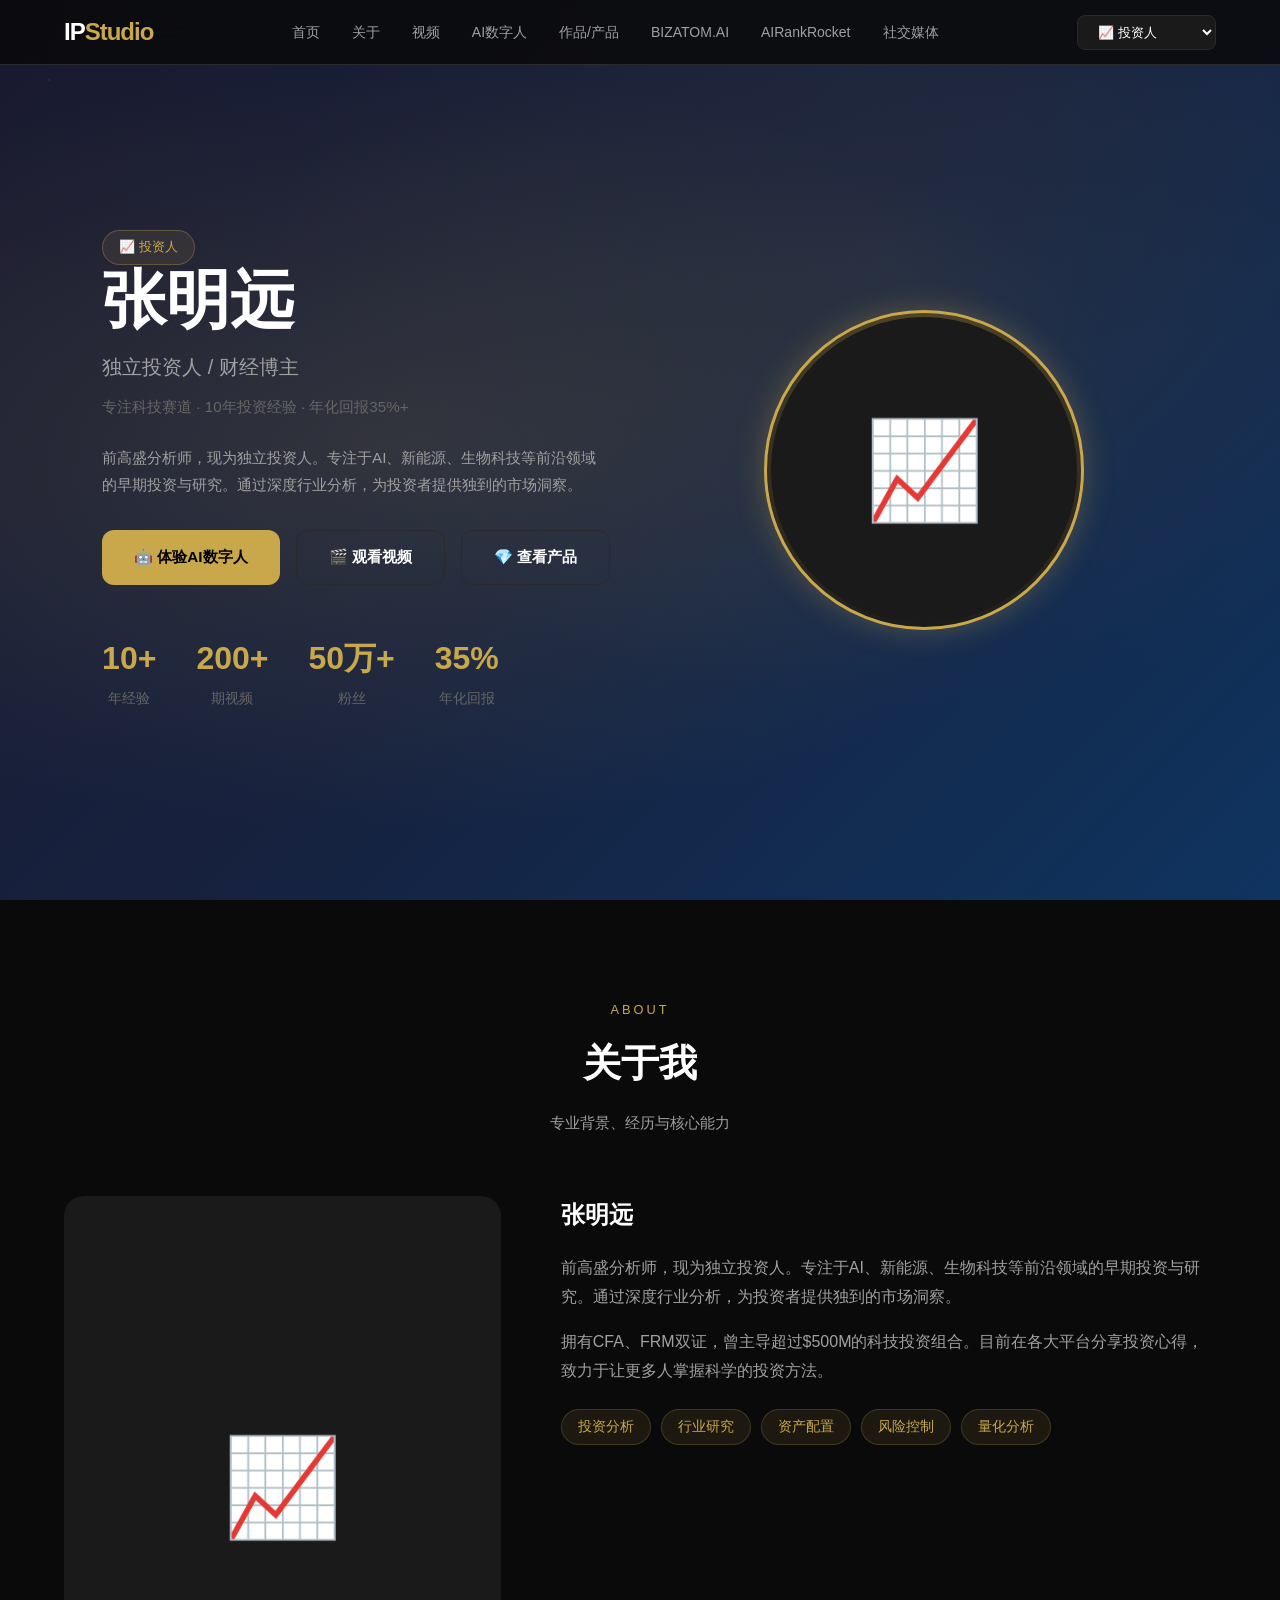
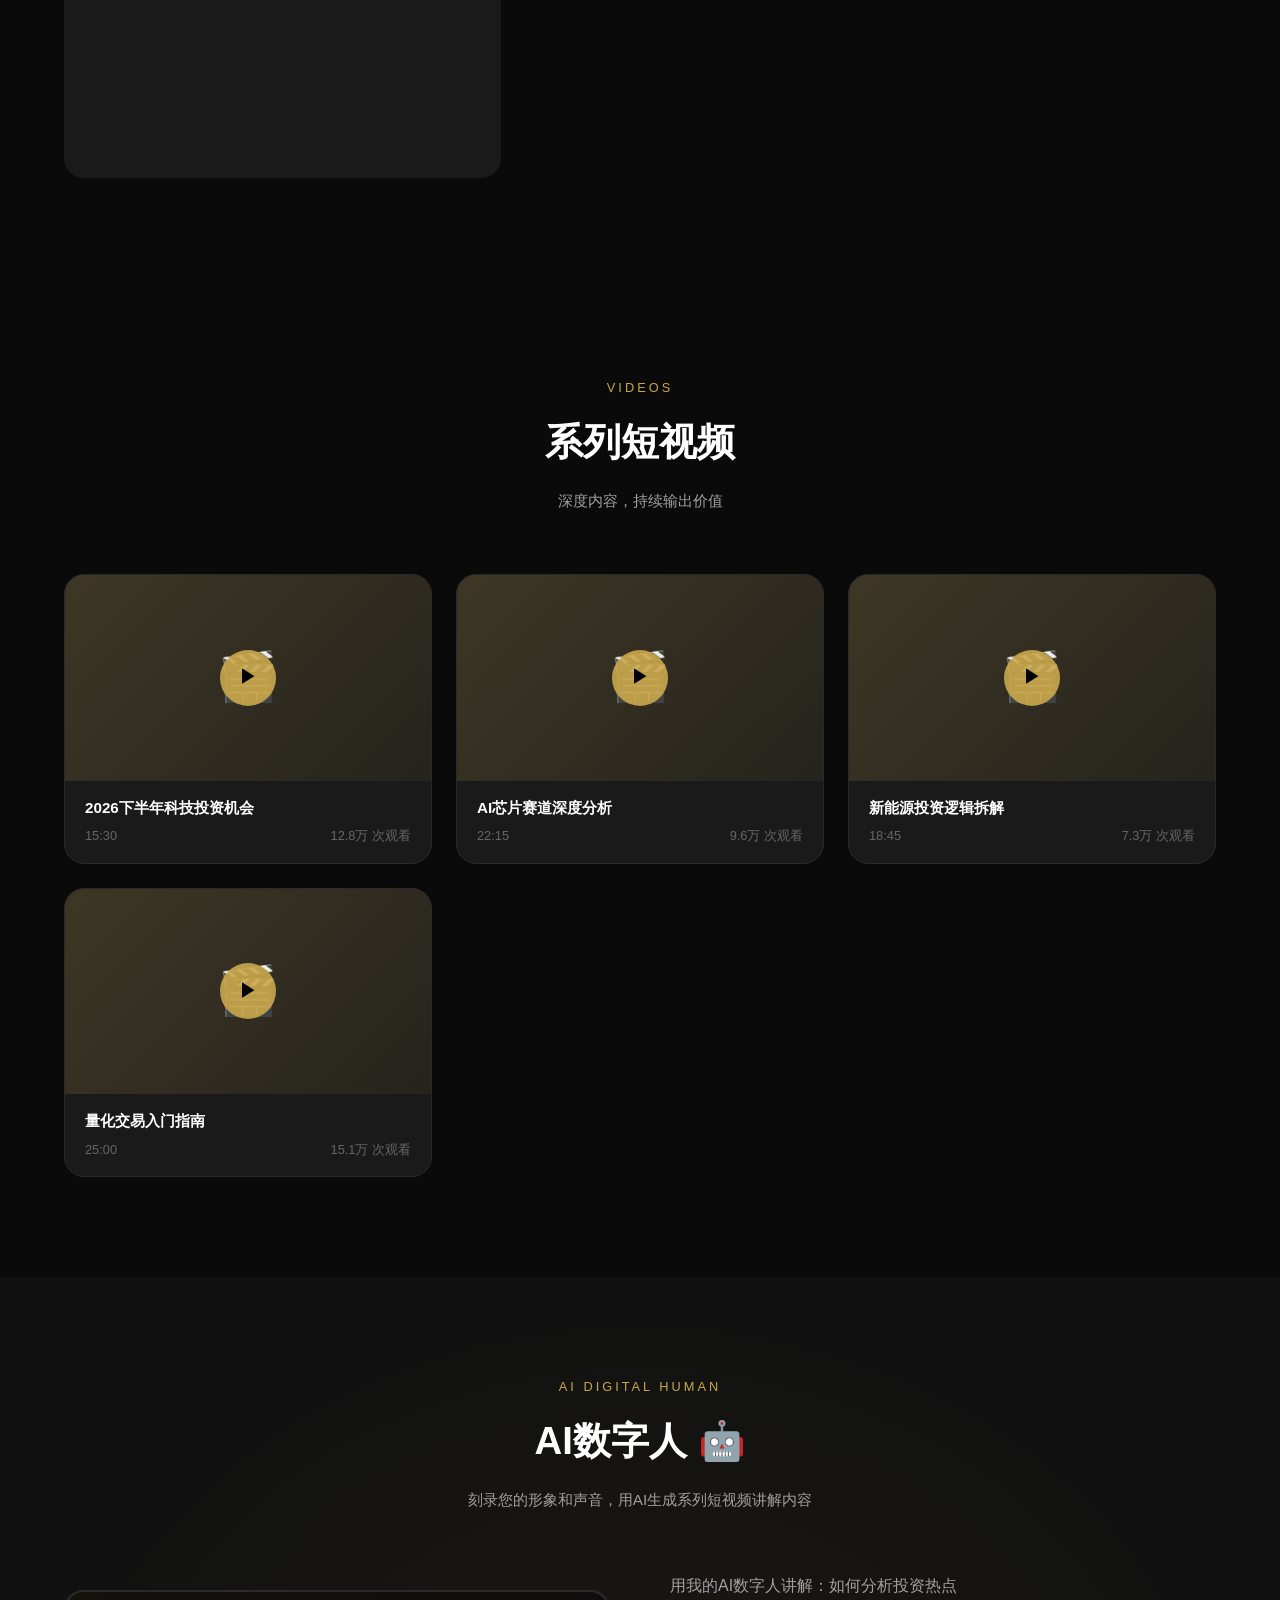
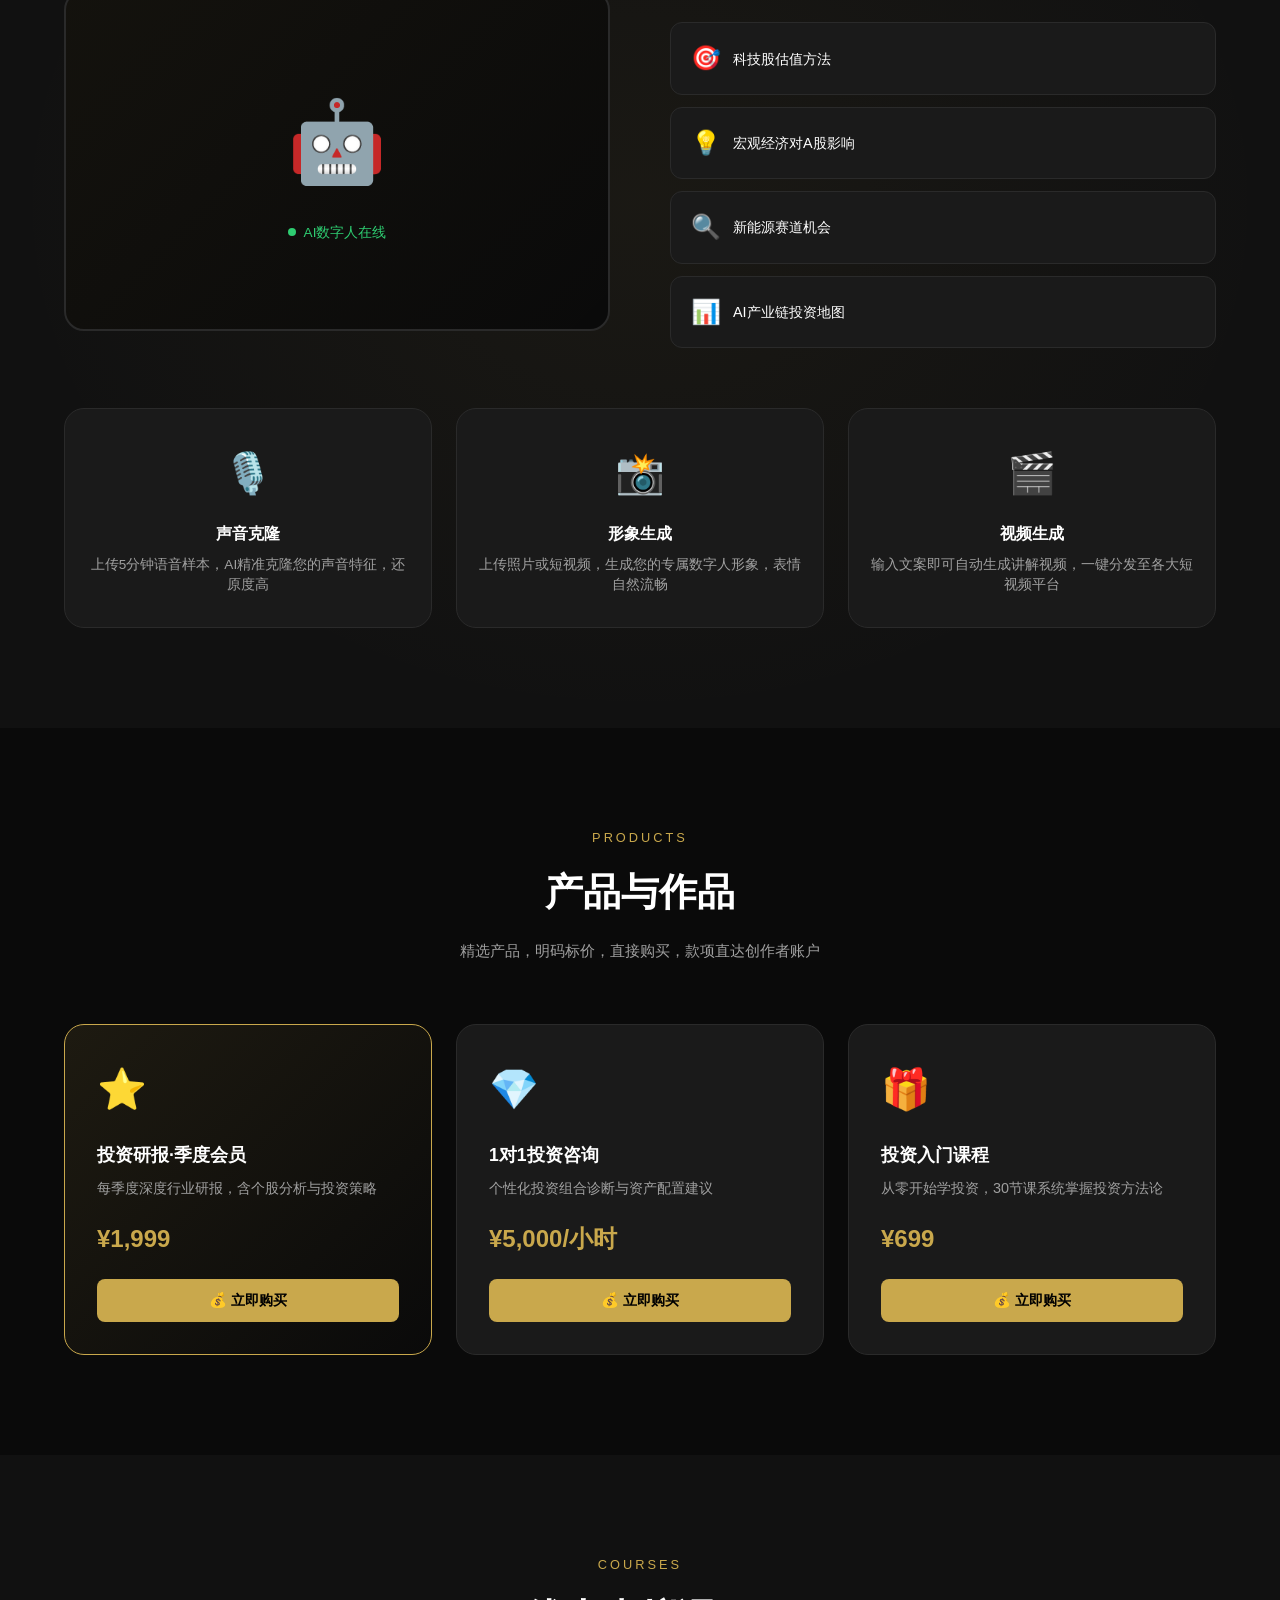
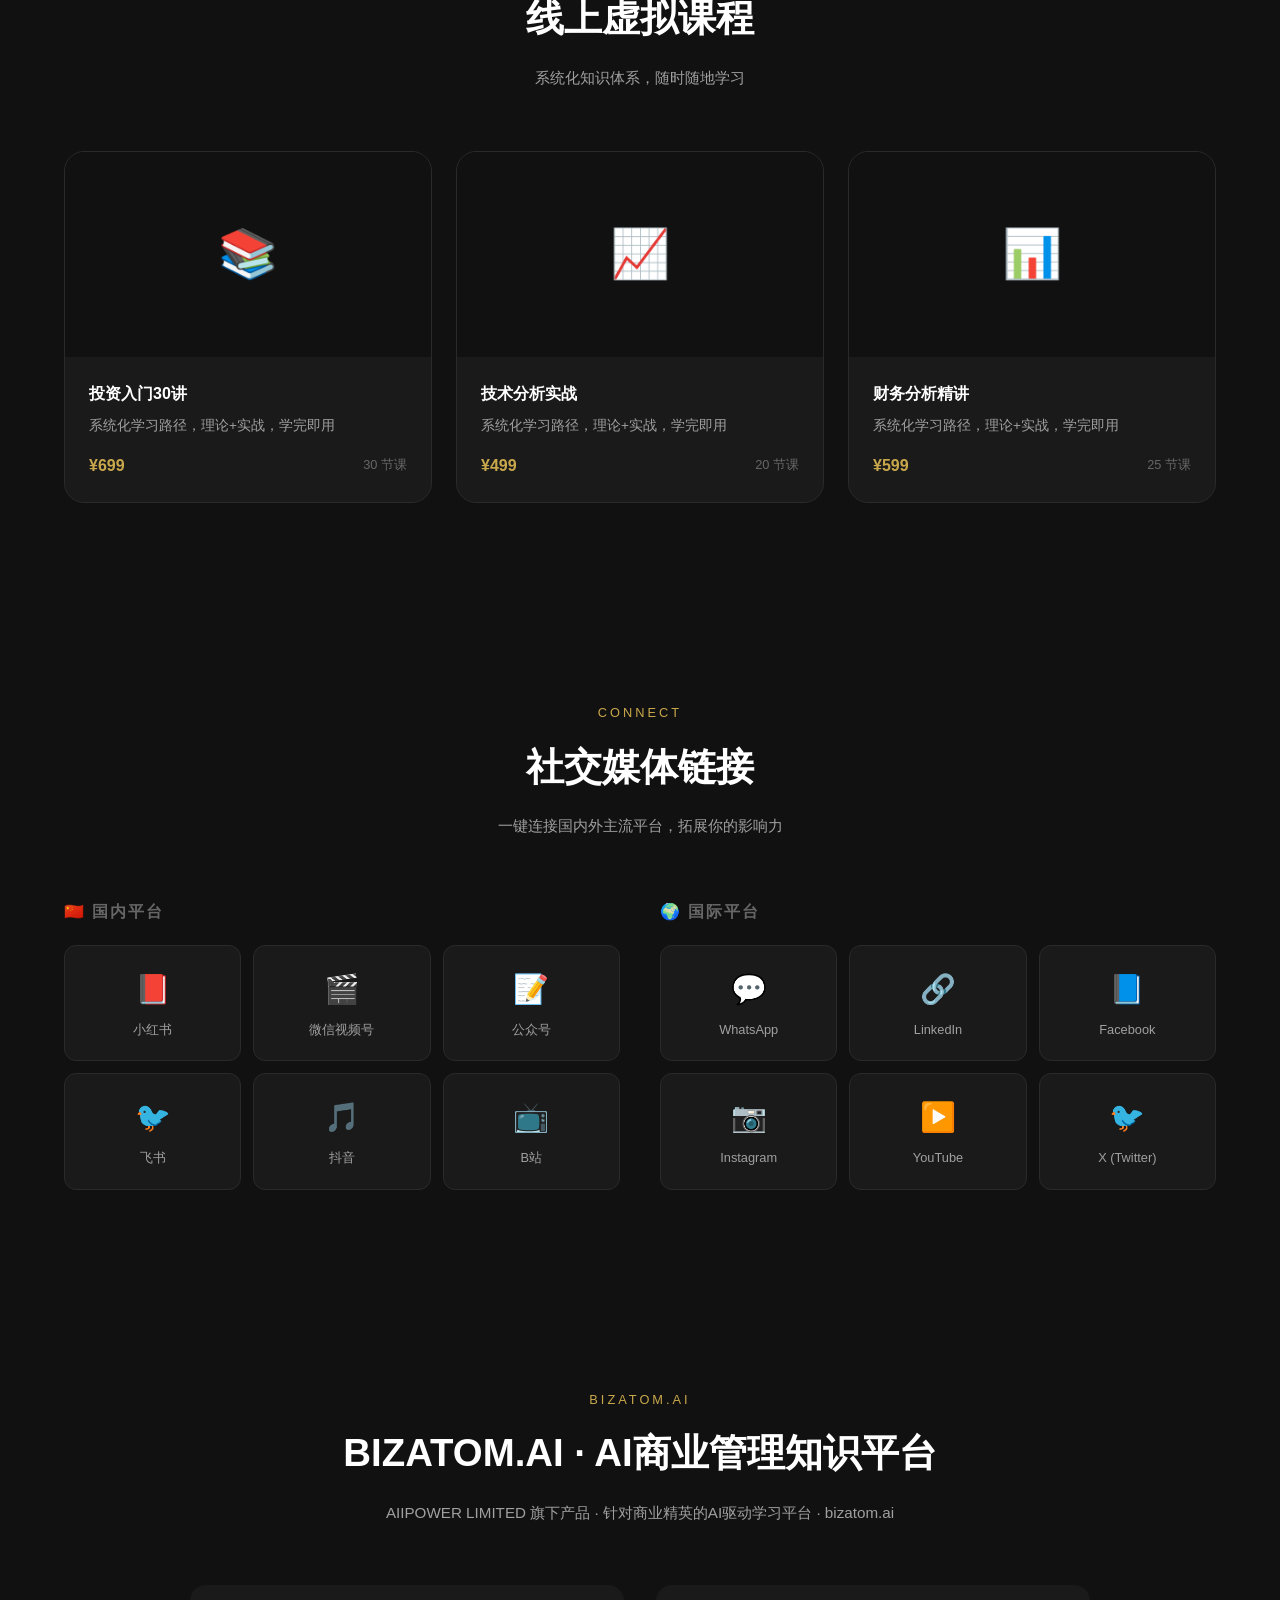
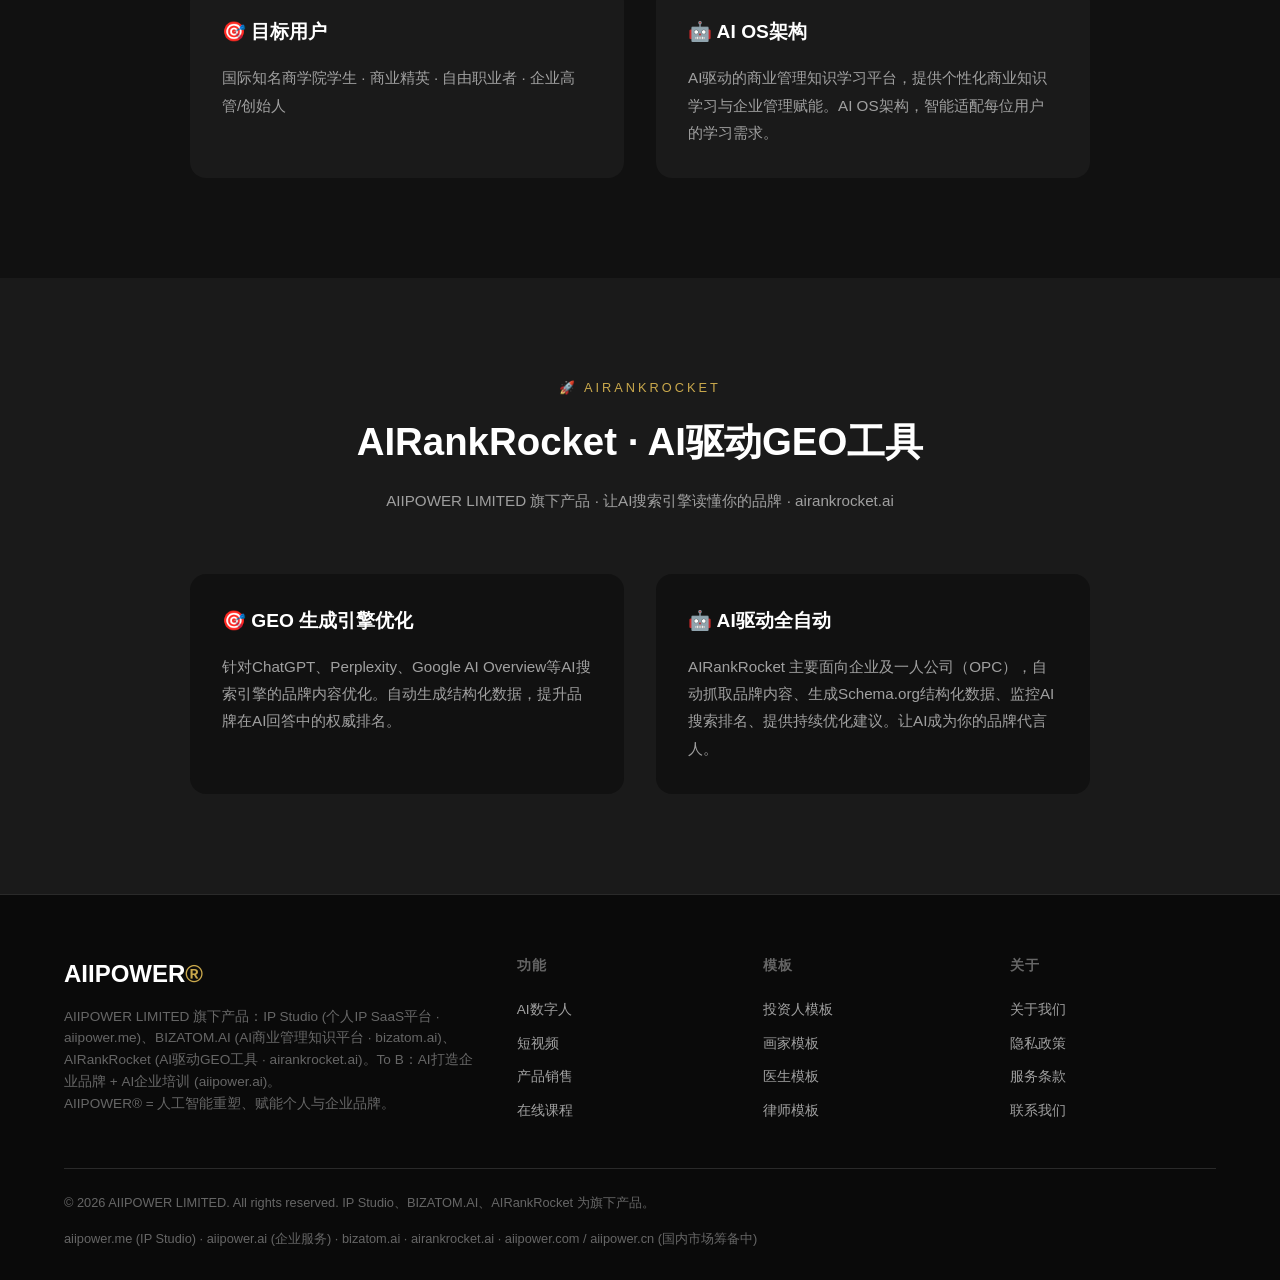
==== index.html @ f2ea9050 "Add all files: bowen.html, index.html, css/js/data, showcase pages, vercel.json" ====
<!DOCTYPE html>
<html lang="zh-CN">
<head>
<meta charset="UTF-8">
<meta name="viewport" content="width=device-width, initial-scale=1.0">
<title>IP Studio · BIZATOM.AI · AIRankRocket | AIIPOWER LIMITED 企业服务</title>
<meta name="description" content="AIIPOWER LIMITED 旗下产品：IP Studio (个人IP SaaS平台 · aiipower.me)、BIZATOM.AI (AI商业管理知识平台)、AIRankRocket (AI驱动GEO工具)。To B 企业服务：AI打造企业品牌 + AI企业培训 (aiipower.ai)。AIIPOWER®️ = 人工智能重塑、赋能个人与企业品牌。">
<link rel="stylesheet" href="css/variables.css">
<link rel="stylesheet" href="css/layout.css">
<link rel="stylesheet" href="css/hero.css">
<link rel="stylesheet" href="css/sections.css">
<link rel="stylesheet" href="css/content.css">
<link rel="stylesheet" href="css/ai-social.css">
<link rel="stylesheet" href="css/social-footer.css">
<link rel="stylesheet" href="css/responsive.css">
</head>
<body>

<!-- ===== 导航栏 ===== -->
<nav class="navbar" id="navbar">
  <div class="nav-inner">
      <a href="#" class="nav-logo">IP<span>Studio</span></a>
      <div class="nav-links">
        <a href="#home" class="nav-link active">首页</a>
        <a href="#about" class="nav-link">关于</a>
        <a href="#videos" class="nav-link">视频</a>
        <a href="#ai" class="nav-link">AI数字人</a>
        <a href="#products" class="nav-link">作品/产品</a>
        <a href="#bizatom" class="nav-link">BIZATOM.AI</a>
        <a href="#airankrocket" class="nav-link">AIRankRocket</a>
        <a href="#social" class="nav-link">社交媒体</a>
    </div>
    <select class="profession-switch" id="professionSwitch">
      <option value="investor">📈 投资人</option>
      <option value="painter">🎨 画家</option>
      <option value="calligrapher">✒️ 书法家</option>
      <option value="doctor">🏥 医生</option>
      <option value="lawyer">⚖️ 律师</option>
      <option value="founder">🚀 创始人</option>
      <option value="freelancer">💼 自由职业者</option>
    </select>
    <button class="mobile-toggle" id="mobileToggle">☰</button>
  </div>
</nav>

<!-- 移动端菜单 -->
<div class="mobile-menu" id="mobileMenu">
  <a href="#home">首页</a>
  <a href="#about">关于</a>
  <a href="#videos">视频</a>
  <a href="#ai">AI数字人</a>
  <a href="#products">作品/产品</a>
  <a href="#social">社交媒体</a>
</div>

<!-- ===== Hero区域 ===== -->
<section class="hero" id="home">
  <div class="hero-bg" id="heroBg"></div>
  <canvas class="hero-particles" id="particlesCanvas"></canvas>
  <div class="hero-content">
    <div class="hero-text fade-in">
      <div class="profession-badge" id="heroBadge">📈 投资人</div>
      <h1 id="heroName">张明远</h1>
      <p class="hero-title" id="heroTitle">独立投资人 / 财经博主</p>
      <p class="hero-subtitle" id="heroSubtitle">专注科技赛道 · 10年投资经验 · 年化回报35%+</p>
      <p class="hero-bio" id="heroBio">前高盛分析师，现为独立投资人。专注于AI、新能源、生物科技等前沿领域的早期投资与研究。</p>
      <div class="hero-cta">
        <a href="#ai" class="btn-primary">🤖 体验AI数字人</a>
        <a href="#videos" class="btn-outline">🎬 观看视频</a>
        <a href="#products" class="btn-outline">💎 查看产品</a>
      </div>
      <div class="hero-stats">
        <div class="hero-stat"><div class="num">10+</div><div class="label">年经验</div></div>
        <div class="hero-stat"><div class="num">200+</div><div class="label">期视频</div></div>
        <div class="hero-stat"><div class="num">50万+</div><div class="label">粉丝</div></div>
        <div class="hero-stat"><div class="num">35%</div><div class="label">年化回报</div></div>
      </div>
    </div>
    <div class="hero-visual fade-in">
      <div class="hero-avatar-wrap">
        <div class="hero-avatar-inner" id="heroAvatar">📈</div>
      </div>
    </div>
  </div>
</section>

<!-- ===== 关于我 ===== -->
<section class="section" id="about">
  <div class="container">
    <div class="section-header fade-in">
      <p class="section-label">About</p>
      <h2 class="section-title">关于我</h2>
      <p class="section-desc">专业背景、经历与核心能力</p>
    </div>
    <div class="about-grid fade-in">
      <div class="about-image" id="aboutIcon" style="display:flex;align-items:center;justify-content:center;font-size:6rem;background:var(--bg-card);">📈</div>
      <div class="about-content">
        <h3 id="aboutName">张明远</h3>
        <p id="aboutBio">前高盛分析师，现为独立投资人。专注于AI、新能源、生物科技等前沿领域的早期投资与研究。通过深度行业分析，为投资者提供独到的市场洞察。</p>
        <p>拥有CFA、FRM双证，曾主导超过$500M的科技投资组合。目前在各大平台分享投资心得，致力于让更多人掌握科学的投资方法。</p>
        <div class="skills" id="aboutSkills">
          <span class="skill-tag">投资分析</span>
          <span class="skill-tag">行业研究</span>
          <span class="skill-tag">资产配置</span>
          <span class="skill-tag">风险控制</span>
          <span class="skill-tag">量化分析</span>
        </div>
      </div>
    </div>
  </div>
</section>

<!-- ===== 作品集/画廊 ===== -->
<section class="section" id="gallery" style="background:var(--bg-secondary);">
  <div class="container">
    <div class="section-header fade-in">
      <p class="section-label">Gallery</p>
      <h2 class="section-title">作品展示</h2>
      <p class="section-desc">精选作品与创作成果</p>
    </div>
    <div class="gallery-grid fade-in" id="galleryContainer"></div>
  </div>
</section>

<!-- ===== 短视频 ===== -->
<section class="section" id="videos">
  <div class="container">
    <div class="section-header fade-in">
      <p class="section-label">Videos</p>
      <h2 class="section-title">系列短视频</h2>
      <p class="section-desc">深度内容，持续输出价值</p>
    </div>
    <div class="video-grid fade-in" id="videoContainer"></div>
  </div>
</section>

<!-- ===== AI数字人 ===== -->
<section class="section ai-section" id="ai">
  <div class="container">
    <div class="section-header fade-in">
      <p class="section-label">AI Digital Human</p>
      <h2 class="section-title">AI数字人 🤖</h2>
      <p class="section-desc">刻录您的形象和声音，用AI生成系列短视频讲解内容</p>
    </div>
    <div class="ai-demo-wrap fade-in">
      <div class="ai-screen">
        <div class="ai-avatar-placeholder" id="aiAvatarIcon">🤖</div>
        <div class="ai-status">AI数字人在线</div>
      </div>
      <div>
        <p style="font-size:1rem;margin-bottom:24px;color:var(--text-secondary);" id="aiDemoTitle">
          用我的AI数字人讲解：如何分析投资热点
        </p>
        <div class="ai-topics" id="aiTopics"></div>
      </div>
    </div>
    <div class="ai-features fade-in">
      <div class="ai-feature">
        <div class="ai-feature-icon">🎙️</div>
        <h4>声音克隆</h4>
        <p>上传5分钟语音样本，AI精准克隆您的声音特征，还原度高</p>
      </div>
      <div class="ai-feature">
        <div class="ai-feature-icon">📸</div>
        <h4>形象生成</h4>
        <p>上传照片或短视频，生成您的专属数字人形象，表情自然流畅</p>
      </div>
      <div class="ai-feature">
        <div class="ai-feature-icon">🎬</div>
        <h4>视频生成</h4>
        <p>输入文案即可自动生成讲解视频，一键分发至各大短视频平台</p>
      </div>
    </div>
  </div>
</section>

<!-- ===== 产品/作品销售 ===== -->
<section class="section" id="products">
  <div class="container">
    <div class="section-header fade-in">
      <p class="section-label">Products</p>
      <h2 class="section-title">产品与作品</h2>
      <p class="section-desc">精选产品，明码标价，直接购买，款项直达创作者账户</p>
    </div>
    <div class="product-grid fade-in" id="productContainer"></div>
  </div>
</section>

<!-- ===== 线上课程 ===== -->
<section class="section" id="courses" style="background:var(--bg-secondary);">
  <div class="container">
    <div class="section-header fade-in">
      <p class="section-label">Courses</p>
      <h2 class="section-title">线上虚拟课程</h2>
      <p class="section-desc">系统化知识体系，随时随地学习</p>
    </div>
    <div class="course-grid fade-in" id="courseContainer"></div>
  </div>
</section>

<!-- ===== 社交媒体 ===== -->
<section class="section social-section" id="social">
  <div class="container">
    <div class="section-header fade-in">
      <p class="section-label">Connect</p>
      <h2 class="section-title">社交媒体链接</h2>
      <p class="section-desc">一键连接国内外主流平台，拓展你的影响力</p>
    </div>
    <div class="social-groups fade-in">
      <div class="social-group">
        <h4>🇨🇳 国内平台</h4>
        <div class="social-links" id="domesticSocial"></div>
      </div>
      <div class="social-group">
        <h4>🌍 国际平台</h4>
        <div class="social-links" id="internationalSocial"></div>
      </div>
    </div>
  </div>
</section>

<!-- ===== BIZATOM.AI ===== -->
<section class="section" id="bizatom" style="background:var(--bg-secondary);">
  <div class="container">
    <div class="section-header fade-in">
      <p class="section-label">BIZATOM.AI</p>
      <h2 class="section-title">BIZATOM.AI · AI商业管理知识平台</h2>
      <p class="section-desc">AIIPOWER LIMITED 旗下产品 · 针对商业精英的AI驱动学习平台 · bizatom.ai</p>
    </div>
    <div style="display:grid;grid-template-columns:repeat(auto-fit,minmax(300px,1fr));gap:32px;max-width:900px;margin:0 auto;">
      <div style="background:var(--bg-card);border:1px solid var(--border);border-radius:16px;padding:32px;">
        <h3 style="color:var(--primary);margin-bottom:16px;font-size:1.2rem;">🎯 目标用户</h3>
        <p style="font-size:0.95rem;color:var(--text-secondary);line-height:1.8;">
          国际知名商学院学生 · 商业精英 · 自由职业者 · 企业高管/创始人
        </p>
      </div>
      <div style="background:var(--bg-card);border:1px solid var(--border);border-radius:16px;padding:32px;">
        <h3 style="color:var(--primary);margin-bottom:16px;font-size:1.2rem;">🤖 AI OS架构</h3>
        <p style="font-size:0.95rem;color:var(--text-secondary);line-height:1.8;">
          AI驱动的商业管理知识学习平台，提供个性化商业知识学习与企业管理赋能。AI OS架构，智能适配每位用户的学习需求。
        </p>
      </div>
    </div>
  </div>
</section>

<!-- ===== AIRankRocket ===== -->
<section class="section" id="airankrocket" style="background:var(--bg-card);">
  <div class="container">
    <div class="section-header fade-in">
      <p class="section-label">🚀 AIRankRocket</p>
      <h2 class="section-title">AIRankRocket · AI驱动GEO工具</h2>
      <p class="section-desc">AIIPOWER LIMITED 旗下产品 · 让AI搜索引擎读懂你的品牌 · airankrocket.ai</p>
    </div>
    <div style="display:grid;grid-template-columns:repeat(auto-fit,minmax(300px,1fr));gap:32px;max-width:900px;margin:0 auto;">
      <div style="background:var(--bg-secondary);border:1px solid var(--border);border-radius:16px;padding:32px;">
        <h3 style="color:var(--primary);margin-bottom:16px;font-size:1.2rem;">🎯 GEO 生成引擎优化</h3>
        <p style="font-size:0.95rem;color:var(--text-secondary);line-height:1.8;">
          针对ChatGPT、Perplexity、Google AI Overview等AI搜索引擎的品牌内容优化。自动生成结构化数据，提升品牌在AI回答中的权威排名。
        </p>
      </div>
      <div style="background:var(--bg-secondary);border:1px solid var(--border);border-radius:16px;padding:32px;">
        <h3 style="color:var(--primary);margin-bottom:16px;font-size:1.2rem;">🤖 AI驱动全自动</h3>
        <p style="font-size:0.95rem;color:var(--text-secondary);line-height:1.8;">
          AIRankRocket 主要面向企业及一人公司（OPC），自动抓取品牌内容、生成Schema.org结构化数据、监控AI搜索排名、提供持续优化建议。让AI成为你的品牌代言人。
        </p>
      </div>
    </div>
  </div>
</section>

<!-- ===== Footer ===== -->
<footer class="footer">
  <div class="container">
    <div class="footer-grid">
      <div class="footer-brand">
        <h3>AIIPOWER<span>®️</span></h3>
        <p>AIIPOWER LIMITED 旗下产品：IP Studio (个人IP SaaS平台 · aiipower.me)、BIZATOM.AI (AI商业管理知识平台 · bizatom.ai)、AIRankRocket (AI驱动GEO工具 · airankrocket.ai)。To B：AI打造企业品牌 + AI企业培训 (aiipower.ai)。<br>AIIPOWER®️ = 人工智能重塑、赋能个人与企业品牌。</p>
      </div>
      <div class="footer-col">
        <h4>功能</h4>
        <a href="#ai">AI数字人</a>
        <a href="#videos">短视频</a>
        <a href="#products">产品销售</a>
        <a href="#courses">在线课程</a>
      </div>
      <div class="footer-col">
        <h4>模板</h4>
        <a href="#" onclick="switchProfession('investor')">投资人模板</a>
        <a href="#" onclick="switchProfession('painter')">画家模板</a>
        <a href="#" onclick="switchProfession('doctor')">医生模板</a>
        <a href="#" onclick="switchProfession('lawyer')">律师模板</a>
      </div>
      <div class="footer-col">
        <h4>关于</h4>
        <a href="#about">关于我们</a>
        <a href="#">隐私政策</a>
        <a href="#">服务条款</a>
        <a href="#">联系我们</a>
      </div>
    </div>
    <div class="footer-bottom">
      <p>© 2026 AIIPOWER LIMITED. All rights reserved. IP Studio、BIZATOM.AI、AIRankRocket 为旗下产品。</p>
      <p style="color:var(--text-muted);font-size:0.8rem;">aiipower.me (IP Studio) · aiipower.ai (企业服务) · bizatom.ai · airankrocket.ai · aiipower.com / aiipower.cn (国内市场筹备中)</p>
    </div>
  </div>
</footer>

<!-- ===== 弹窗 ===== -->
<div class="modal-overlay" id="modalOverlay">
  <div class="modal">
    <h3></h3>
    <div class="modal-body"></div>
  </div>
</div>

<!-- ===== Toast ===== -->
<div class="toast" id="toast"></div>

<!-- ===== Scripts ===== -->
<script src="data/config.js"></script>
<script src="js/app.js"></script>
<script src="js/utils.js"></script>
<script>
// 初始化社交媒体链接
function initSocialLinks() {
  document.getElementById('domesticSocial').innerHTML = SOCIAL_PLATFORMS.domestic.map(p =>
    '<a href="' + p.url + '" class="social-link" target="_blank">' +
    '<span class="s-icon">' + p.icon + '</span>' +
    '<span class="s-name">' + p.name + '</span></a>'
  ).join('');
  document.getElementById('internationalSocial').innerHTML = SOCIAL_PLATFORMS.international.map(p =>
    '<a href="' + p.url + '" class="social-link" target="_blank">' +
    '<span class="s-icon">' + p.icon + '</span>' +
    '<span class="s-name">' + p.name + '</span></a>'
  ).join('');
}

function switchProfession(id) {
  document.getElementById('professionSwitch').value = id;
  document.getElementById('professionSwitch').dispatchEvent(new Event('change'));
}

document.addEventListener('DOMContentLoaded', initSocialLinks);
</script>

</body>
</html>
---- css/variables.css ----
/* CSS Variables & Reset */
:root {
  --bg-primary: #0a0a0a;
  --bg-secondary: #111111;
  --bg-card: #1a1a1a;
  --bg-card-hover: #222222;
  --text-primary: #ffffff;
  --text-secondary: #a0a0a0;
  --text-muted: #666666;
  --border-color: #2a2a2a;
  --border-light: #333333;
  --accent: #c9a84c;
  --accent-hover: #d4b55c;
  --accent-glow: rgba(201, 168, 76, 0.3);
  --danger: #e74c3c;
  --success: #2ecc71;
  --radius-sm: 8px;
  --radius-md: 12px;
  --radius-lg: 20px;
  --radius-xl: 28px;
  --shadow-sm: 0 2px 8px rgba(0,0,0,0.3);
  --shadow-md: 0 4px 20px rgba(0,0,0,0.4);
  --shadow-lg: 0 8px 40px rgba(0,0,0,0.5);
  --shadow-glow: 0 0 30px var(--accent-glow);
  --font-sans: -apple-system, BlinkMacSystemFont, 'Segoe UI', 'PingFang SC', 'Hiragino Sans GB', 'Microsoft YaHei', sans-serif;
  --font-mono: 'SF Mono', 'Fira Code', 'Cascadia Code', monospace;
  --transition: all 0.3s cubic-bezier(0.4, 0, 0.2, 1);
  --max-width: 1200px;
}

* { margin: 0; padding: 0; box-sizing: border-box; }

html { scroll-behavior: smooth; font-size: 16px; }

body {
  font-family: var(--font-sans);
  background: var(--bg-primary);
  color: var(--text-primary);
  line-height: 1.6;
  overflow-x: hidden;
  -webkit-font-smoothing: antialiased;
}

a { color: inherit; text-decoration: none; }
img { max-width: 100%; display: block; }
button { cursor: pointer; font-family: inherit; border: none; outline: none; }
ul { list-style: none; }
---- css/layout.css ----
/* Layout & Navigation */
.container { max-width: var(--max-width); margin: 0 auto; padding: 0 24px; }

/* Navbar */
.navbar {
  position: fixed; top: 0; left: 0; right: 0; z-index: 1000;
  background: rgba(10,10,10,0.85); backdrop-filter: blur(20px);
  border-bottom: 1px solid var(--border-color);
  transition: var(--transition);
}
.navbar.scrolled { background: rgba(10,10,10,0.95); box-shadow: var(--shadow-sm); }
.nav-inner {
  max-width: var(--max-width); margin: 0 auto; padding: 0 24px;
  display: flex; align-items: center; justify-content: space-between; height: 64px;
}
.nav-logo { font-size: 1.5rem; font-weight: 800; letter-spacing: -1px; }
.nav-logo span { color: var(--accent); }
.nav-links { display: flex; gap: 32px; align-items: center; }
.nav-links a {
  font-size: 0.875rem; color: var(--text-secondary);
  transition: var(--transition); position: relative;
  padding: 4px 0;
}
.nav-links a:hover, .nav-links a.active { color: var(--text-primary); }
.nav-links a::after {
  content: ''; position: absolute; bottom: -2px; left: 0; width: 0; height: 2px;
  background: var(--accent); transition: var(--transition);
}
.nav-links a:hover::after, .nav-links a.active::after { width: 100%; }

.profession-switch {
  background: var(--bg-card); border: 1px solid var(--border-color);
  color: var(--text-primary); padding: 8px 16px; border-radius: var(--radius-sm);
  font-size: 0.8rem; cursor: pointer; transition: var(--transition);
}
.profession-switch:hover { border-color: var(--accent); }

/* Mobile nav */
.mobile-toggle { display: none; background: none; color: var(--text-primary); font-size: 1.5rem; }
.mobile-menu {
  display: none; position: fixed; top: 64px; left: 0; right: 0; bottom: 0;
  background: var(--bg-primary); z-index: 999; padding: 32px 24px;
  flex-direction: column; gap: 24px;
}
.mobile-menu.active { display: flex; }
.mobile-menu a { font-size: 1.1rem; padding: 12px 0; border-bottom: 1px solid var(--border-color); }
---- css/hero.css ----
/* Hero Section */
.hero {
  position: relative; min-height: 100vh; display: flex; align-items: center;
  overflow: hidden; padding: 120px 0 80px;
}
.hero-bg {
  position: absolute; inset: 0; z-index: 0;
  background: var(--hero-gradient, linear-gradient(135deg, #1a1a2e 0%, #16213e 50%, #0f3460 100%));
}
.hero-bg::before {
  content: ''; position: absolute; inset: 0;
  background: radial-gradient(ellipse at 30% 50%, rgba(201,168,76,0.15) 0%, transparent 60%),
              radial-gradient(ellipse at 70% 30%, rgba(201,168,76,0.08) 0%, transparent 50%);
}
.hero-particles {
  position: absolute; inset: 0; opacity: 0.3;
}
.hero-content {
  position: relative; z-index: 1; max-width: var(--max-width);
  margin: 0 auto; padding: 0 24px; display: grid;
  grid-template-columns: 1fr 1fr; gap: 60px; align-items: center;
}
.hero-text h1 { font-size: clamp(2.5rem, 5vw, 4rem); font-weight: 800; line-height: 1.1; margin-bottom: 16px; }
.hero-text h1 .highlight { color: var(--accent); display: block; }
.hero-title { font-size: 1.25rem; color: var(--text-secondary); margin-bottom: 12px; }
.hero-subtitle { font-size: 0.95rem; color: var(--text-muted); margin-bottom: 24px; }
.hero-bio {
  font-size: 0.95rem; color: var(--text-secondary); line-height: 1.8;
  max-width: 500px; margin-bottom: 32px;
}
.hero-cta { display: flex; gap: 16px; flex-wrap: wrap; }
.btn-primary {
  background: var(--accent); color: #000; padding: 14px 32px;
  border-radius: var(--radius-md); font-size: 0.95rem; font-weight: 600;
  transition: var(--transition); display: inline-flex; align-items: center; gap: 8px;
}
.btn-primary:hover { background: var(--accent-hover); transform: translateY(-2px); box-shadow: var(--shadow-glow); }
.btn-outline {
  background: transparent; color: var(--text-primary); padding: 14px 32px;
  border-radius: var(--radius-md); font-size: 0.95rem; font-weight: 600;
  border: 1px solid var(--border-color); transition: var(--transition);
}
.btn-outline:hover { border-color: var(--accent); color: var(--accent); }

.hero-visual {
  position: relative; display: flex; align-items: center; justify-content: center;
}
.hero-avatar-wrap {
  width: 320px; height: 320px; border-radius: 50%;
  background: var(--bg-card); border: 3px solid var(--accent);
  display: flex; align-items: center; justify-content: center;
  font-size: 6rem; box-shadow: var(--shadow-glow);
  position: relative; overflow: hidden;
}
.hero-avatar-wrap::before {
  content: ''; position: absolute; inset: -4px; border-radius: 50%;
  background: conic-gradient(from 0deg, var(--accent), transparent, var(--accent));
  animation: rotate 4s linear infinite; opacity: 0.3;
}
@keyframes rotate { to { transform: rotate(360deg); } }
.hero-avatar-inner {
  position: relative; z-index: 1; width: calc(100% - 8px); height: calc(100% - 8px);
  border-radius: 50%; background: var(--bg-card); display: flex;
  align-items: center; justify-content: center; font-size: 6rem;
}
.hero-stats {
  display: flex; gap: 40px; margin-top: 48px; flex-wrap: wrap;
}
.hero-stat { text-align: center; }
.hero-stat .num { font-size: 2rem; font-weight: 800; color: var(--accent); }
.hero-stat .label { font-size: 0.85rem; color: var(--text-muted); margin-top: 4px; }
---- css/sections.css ----
/* Section Common */
.section { padding: 100px 0; position: relative; }
.section-header { text-align: center; margin-bottom: 60px; }
.section-label { font-size: 0.8rem; text-transform: uppercase; letter-spacing: 3px; color: var(--accent); margin-bottom: 12px; }
.section-title { font-size: clamp(2rem, 3vw, 2.8rem); font-weight: 800; margin-bottom: 16px; }
.section-desc { color: var(--text-secondary); max-width: 600px; margin: 0 auto; font-size: 0.95rem; line-height: 1.7; }

/* Cards */
.card {
  background: var(--bg-card); border: 1px solid var(--border-color);
  border-radius: var(--radius-lg); padding: 32px; transition: var(--transition);
}
.card:hover { background: var(--bg-card-hover); border-color: var(--border-light); transform: translateY(-4px); box-shadow: var(--shadow-md); }

/* Grid layouts */
.grid-2 { display: grid; grid-template-columns: repeat(2, 1fr); gap: 24px; }
.grid-3 { display: grid; grid-template-columns: repeat(3, 1fr); gap: 24px; }
.grid-4 { display: grid; grid-template-columns: repeat(4, 1fr); gap: 24px; }

/* About Section */
.about-grid { display: grid; grid-template-columns: 1fr 1.5fr; gap: 60px; align-items: start; }
.about-image { border-radius: var(--radius-lg); overflow: hidden; background: var(--bg-card); aspect-ratio: 3/4; }
.about-content h3 { font-size: 1.5rem; margin-bottom: 20px; }
.about-content p { color: var(--text-secondary); line-height: 1.8; margin-bottom: 16px; }
.skills { display: flex; flex-wrap: wrap; gap: 10px; margin-top: 24px; }
.skill-tag {
  background: rgba(201,168,76,0.1); color: var(--accent); padding: 6px 16px;
  border-radius: 20px; font-size: 0.85rem; border: 1px solid rgba(201,168,76,0.2);
}
---- css/content.css ----
/* Video Section */
.video-grid { display: grid; grid-template-columns: repeat(auto-fill, minmax(280px, 1fr)); gap: 24px; }
.video-card { background: var(--bg-card); border-radius: var(--radius-lg); overflow: hidden; border: 1px solid var(--border-color); transition: var(--transition); }
.video-card:hover { transform: translateY(-4px); box-shadow: var(--shadow-md); border-color: var(--border-light); }
.video-thumb { aspect-ratio: 16/9; background: var(--bg-secondary); display: flex; align-items: center; justify-content: center; font-size: 3rem; position: relative; overflow: hidden; }
.video-thumb::after {
  content: '▶'; position: absolute; width: 56px; height: 56px; border-radius: 50%;
  background: rgba(201,168,76,0.9); display: flex; align-items: center; justify-content: center;
  font-size: 1.2rem; color: #000; transition: var(--transition);
}
.video-card:hover .video-thumb::after { transform: scale(1.1); }
.video-info { padding: 16px 20px; }
.video-info h4 { font-size: 0.95rem; margin-bottom: 8px; line-height: 1.4; }
.video-meta { display: flex; justify-content: space-between; font-size: 0.8rem; color: var(--text-muted); }

/* Gallery Section */
.gallery-grid { display: grid; grid-template-columns: repeat(auto-fill, minmax(250px, 1fr)); gap: 16px; }
.gallery-item {
  border-radius: var(--radius-md); overflow: hidden; aspect-ratio: 1;
  background: var(--bg-card); position: relative; cursor: pointer;
  border: 1px solid var(--border-color); transition: var(--transition);
}
.gallery-item:hover { transform: scale(1.02); border-color: var(--accent); box-shadow: var(--shadow-md); }
.gallery-placeholder {
  width: 100%; height: 100%; display: flex; flex-direction: column;
  align-items: center; justify-content: center; font-size: 3rem; gap: 8px;
}
.gallery-placeholder span { font-size: 0.8rem; color: var(--text-muted); }
.gallery-overlay {
  position: absolute; inset: 0; background: rgba(0,0,0,0.6);
  display: flex; align-items: center; justify-content: center; opacity: 0;
  transition: var(--transition); font-size: 0.9rem;
}
.gallery-item:hover .gallery-overlay { opacity: 1; }

/* Product Section */
.product-grid { display: grid; grid-template-columns: repeat(auto-fill, minmax(320px, 1fr)); gap: 24px; }
.product-card {
  background: var(--bg-card); border: 1px solid var(--border-color);
  border-radius: var(--radius-lg); padding: 32px; transition: var(--transition);
  display: flex; flex-direction: column;
}
.product-card:hover { border-color: var(--accent); transform: translateY(-4px); box-shadow: var(--shadow-md); }
.product-card.featured { border-color: var(--accent); background: linear-gradient(135deg, rgba(201,168,76,0.1), transparent); }
.product-icon { font-size: 2.5rem; margin-bottom: 20px; }
.product-card h4 { font-size: 1.1rem; margin-bottom: 8px; }
.product-desc { color: var(--text-secondary); font-size: 0.9rem; line-height: 1.6; margin-bottom: 20px; flex: 1; }
.product-price { font-size: 1.5rem; font-weight: 800; color: var(--accent); margin-bottom: 20px; }
.btn-buy {
  width: 100%; background: var(--accent); color: #000; padding: 12px 24px;
  border-radius: var(--radius-sm); font-size: 0.9rem; font-weight: 600;
  transition: var(--transition); text-align: center;
}
.btn-buy:hover { background: var(--accent-hover); }
---- css/ai-social.css ----
/* AI Digital Human Section */
.ai-section { background: var(--bg-secondary); position: relative; overflow: hidden; }
.ai-section::before {
  content: ''; position: absolute; inset: 0;
  background: radial-gradient(ellipse at 50% 50%, rgba(201,168,76,0.05) 0%, transparent 70%);
}
.ai-content { position: relative; z-index: 1; }
.ai-demo-wrap {
  display: grid; grid-template-columns: 1fr 1fr; gap: 60px; align-items: center;
}
.ai-screen {
  aspect-ratio: 16/10; background: var(--bg-primary); border-radius: var(--radius-lg);
  border: 2px solid var(--border-color); display: flex; flex-direction: column;
  align-items: center; justify-content: center; position: relative; overflow: hidden;
}
.ai-screen::before {
  content: ''; position: absolute; inset: 0;
  background: linear-gradient(135deg, rgba(201,168,76,0.05), transparent);
}
.ai-avatar-placeholder {
  font-size: 5rem; margin-bottom: 16px; position: relative; z-index: 1;
}
.ai-status {
  display: flex; align-items: center; gap: 8px; font-size: 0.85rem;
  color: var(--success); position: relative; z-index: 1;
}
.ai-status::before {
  content: ''; width: 8px; height: 8px; border-radius: 50%;
  background: var(--success); animation: pulse 2s infinite;
}
@keyframes pulse {
  0%, 100% { opacity: 1; transform: scale(1); }
  50% { opacity: 0.5; transform: scale(1.5); }
}
.ai-topics { display: flex; flex-direction: column; gap: 12px; }
.ai-topic {
  background: var(--bg-card); border: 1px solid var(--border-color);
  border-radius: var(--radius-md); padding: 16px 20px; transition: var(--transition);
  cursor: pointer; display: flex; align-items: center; gap: 12px;
}
.ai-topic:hover { border-color: var(--accent); background: var(--bg-card-hover); }
.ai-topic-icon { font-size: 1.5rem; }
.ai-topic-text { font-size: 0.9rem; line-height: 1.4; }
.ai-features {
  display: grid; grid-template-columns: repeat(3, 1fr); gap: 24px; margin-top: 60px;
}
.ai-feature {
  text-align: center; padding: 32px 20px; background: var(--bg-card);
  border-radius: var(--radius-lg); border: 1px solid var(--border-color);
  transition: var(--transition);
}
.ai-feature:hover { border-color: var(--accent); }
.ai-feature-icon { font-size: 2.5rem; margin-bottom: 16px; }
.ai-feature h4 { font-size: 1rem; margin-bottom: 8px; }
.ai-feature p { font-size: 0.85rem; color: var(--text-secondary); line-height: 1.5; }

/* Course Section */
.course-grid { display: grid; grid-template-columns: repeat(auto-fill, minmax(300px, 1fr)); gap: 24px; }
.course-card {
  background: var(--bg-card); border: 1px solid var(--border-color);
  border-radius: var(--radius-lg); overflow: hidden; transition: var(--transition);
}
.course-card:hover { transform: translateY(-4px); box-shadow: var(--shadow-md); border-color: var(--border-light); }
.course-thumb { aspect-ratio: 16/9; background: var(--bg-secondary); display: flex; align-items: center; justify-content: center; font-size: 3rem; }
.course-body { padding: 24px; }
.course-body h4 { font-size: 1rem; margin-bottom: 8px; }
.course-body p { font-size: 0.85rem; color: var(--text-secondary); margin-bottom: 16px; }
.course-meta { display: flex; justify-content: space-between; align-items: center; }
.course-price { font-weight: 700; color: var(--accent); }
.course-lessons { font-size: 0.8rem; color: var(--text-muted); }
---- css/social-footer.css ----
/* Social Links Section */
.social-section { background: var(--bg-secondary); }
.social-groups { display: grid; grid-template-columns: 1fr 1fr; gap: 40px; }
.social-group h4 { font-size: 1rem; margin-bottom: 20px; color: var(--text-muted); text-transform: uppercase; letter-spacing: 2px; }
.social-links { display: grid; grid-template-columns: repeat(3, 1fr); gap: 12px; }
.social-link {
  background: var(--bg-card); border: 1px solid var(--border-color);
  border-radius: var(--radius-md); padding: 20px 16px; text-align: center;
  transition: var(--transition); display: flex; flex-direction: column; align-items: center; gap: 8px;
}
.social-link:hover { border-color: var(--accent); transform: translateY(-2px); }
.social-link .s-icon { font-size: 1.8rem; }
.social-link .s-name { font-size: 0.8rem; color: var(--text-secondary); }

/* Footer */
.footer {
  background: var(--bg-primary); border-top: 1px solid var(--border-color);
  padding: 60px 0 30px;
}
.footer-grid { display: grid; grid-template-columns: 2fr 1fr 1fr 1fr; gap: 40px; margin-bottom: 40px; }
.footer-brand h3 { font-size: 1.5rem; margin-bottom: 12px; }
.footer-brand h3 span { color: var(--accent); }
.footer-brand p { font-size: 0.85rem; color: var(--text-muted); line-height: 1.6; }
.footer-col h4 { font-size: 0.85rem; margin-bottom: 16px; text-transform: uppercase; letter-spacing: 1px; color: var(--text-muted); }
.footer-col a { display: block; font-size: 0.85rem; color: var(--text-secondary); padding: 6px 0; transition: var(--transition); }
.footer-col a:hover { color: var(--accent); }
.footer-bottom {
  border-top: 1px solid var(--border-color); padding-top: 24px;
  display: flex; justify-content: space-between; align-items: center; flex-wrap: wrap; gap: 16px;
}
.footer-bottom p { font-size: 0.8rem; color: var(--text-muted); }

/* Modal */
.modal-overlay {
  position: fixed; inset: 0; z-index: 2000; background: rgba(0,0,0,0.8);
  display: flex; align-items: center; justify-content: center; opacity: 0;
  pointer-events: none; transition: opacity 0.3s;
}
.modal-overlay.active { opacity: 1; pointer-events: all; }
.modal {
  background: var(--bg-card); border: 1px solid var(--border-color);
  border-radius: var(--radius-xl); padding: 40px; max-width: 600px; width: 90%;
  max-height: 80vh; overflow-y: auto;
}
.modal h3 { font-size: 1.5rem; margin-bottom: 16px; }
.modal p { color: var(--text-secondary); line-height: 1.6; margin-bottom: 16px; }
.modal-close {
  position: absolute; top: 16px; right: 16px; background: none;
  color: var(--text-secondary); font-size: 1.5rem; cursor: pointer;
}
.modal-price { font-size: 1.8rem; font-weight: 800; color: var(--accent); margin: 24px 0; }
---- css/responsive.css ----
/* Responsive */
@media (max-width: 1024px) {
  .hero-content { grid-template-columns: 1fr; text-align: center; }
  .hero-bio { margin: 0 auto 32px; }
  .hero-cta { justify-content: center; }
  .hero-stats { justify-content: center; }
  .ai-demo-wrap { grid-template-columns: 1fr; }
  .about-grid { grid-template-columns: 1fr; }
  .about-image { max-width: 300px; margin: 0 auto; }
  .social-groups { grid-template-columns: 1fr; }
  .footer-grid { grid-template-columns: 1fr 1fr; }
  .grid-3 { grid-template-columns: repeat(2, 1fr); }
  .grid-4 { grid-template-columns: repeat(2, 1fr); }
  .ai-features { grid-template-columns: 1fr; max-width: 400px; margin: 60px auto 0; }
}

@media (max-width: 768px) {
  .nav-links { display: none; }
  .mobile-toggle { display: block; }
  .section { padding: 60px 0; }
  .section-header { margin-bottom: 40px; }
  .hero { padding: 100px 0 60px; }
  .hero-avatar-wrap { width: 200px; height: 200px; font-size: 4rem; }
  .hero-avatar-inner { font-size: 4rem; }
  .hero-stats { gap: 24px; }
  .hero-stat .num { font-size: 1.5rem; }
  .grid-2, .grid-3, .grid-4 { grid-template-columns: 1fr; }
  .video-grid { grid-template-columns: 1fr; }
  .product-grid { grid-template-columns: 1fr; }
  .gallery-grid { grid-template-columns: repeat(2, 1fr); }
  .social-links { grid-template-columns: repeat(2, 1fr); }
  .footer-grid { grid-template-columns: 1fr; }
  .footer-bottom { flex-direction: column; text-align: center; }
  .about-grid { gap: 32px; }
  .ai-demo-wrap { gap: 32px; }
}

/* Animations */
.fade-in { opacity: 0; transform: translateY(30px); transition: all 0.6s cubic-bezier(0.4, 0, 0.2, 1); }
.fade-in.visible { opacity: 1; transform: translateY(0); }

/* Profession badge */
.profession-badge {
  display: inline-flex; align-items: center; gap: 6px;
  background: rgba(201,168,76,0.1); border: 1px solid rgba(201,168,76,0.3);
  padding: 6px 16px; border-radius: 20px; font-size: 0.8rem; color: var(--accent);
}

/* Toast notification */
.toast {
  position: fixed; bottom: 24px; right: 24px; z-index: 3000;
  background: var(--bg-card); border: 1px solid var(--accent);
  padding: 16px 24px; border-radius: var(--radius-md);
  font-size: 0.9rem; opacity: 0; transform: translateY(20px);
  transition: var(--transition); pointer-events: none;
}
.toast.show { opacity: 1; transform: translateY(0); }

/* Payment QR placeholder */
.payment-qr {
  background: white; width: 200px; height: 200px; margin: 20px auto;
  border-radius: var(--radius-md); display: flex; align-items: center;
  justify-content: center; font-size: 2rem; color: #333;
}
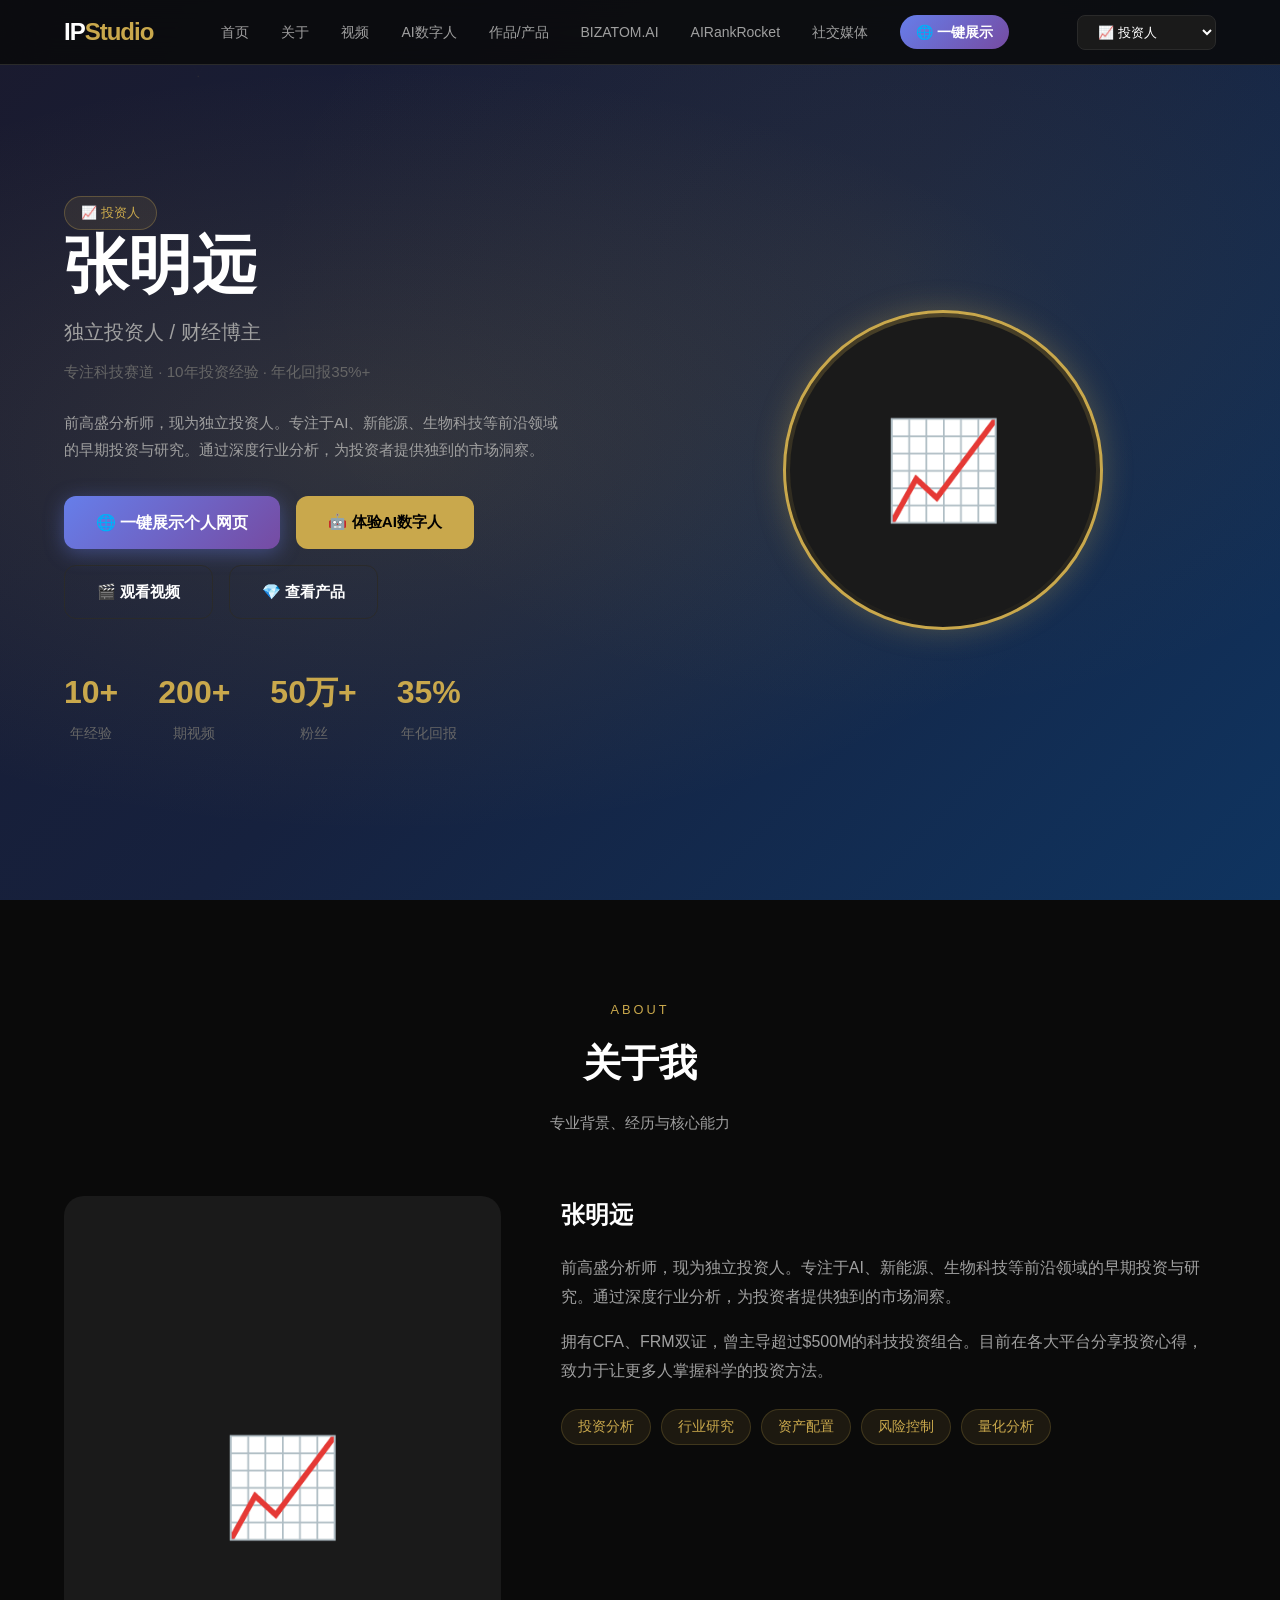
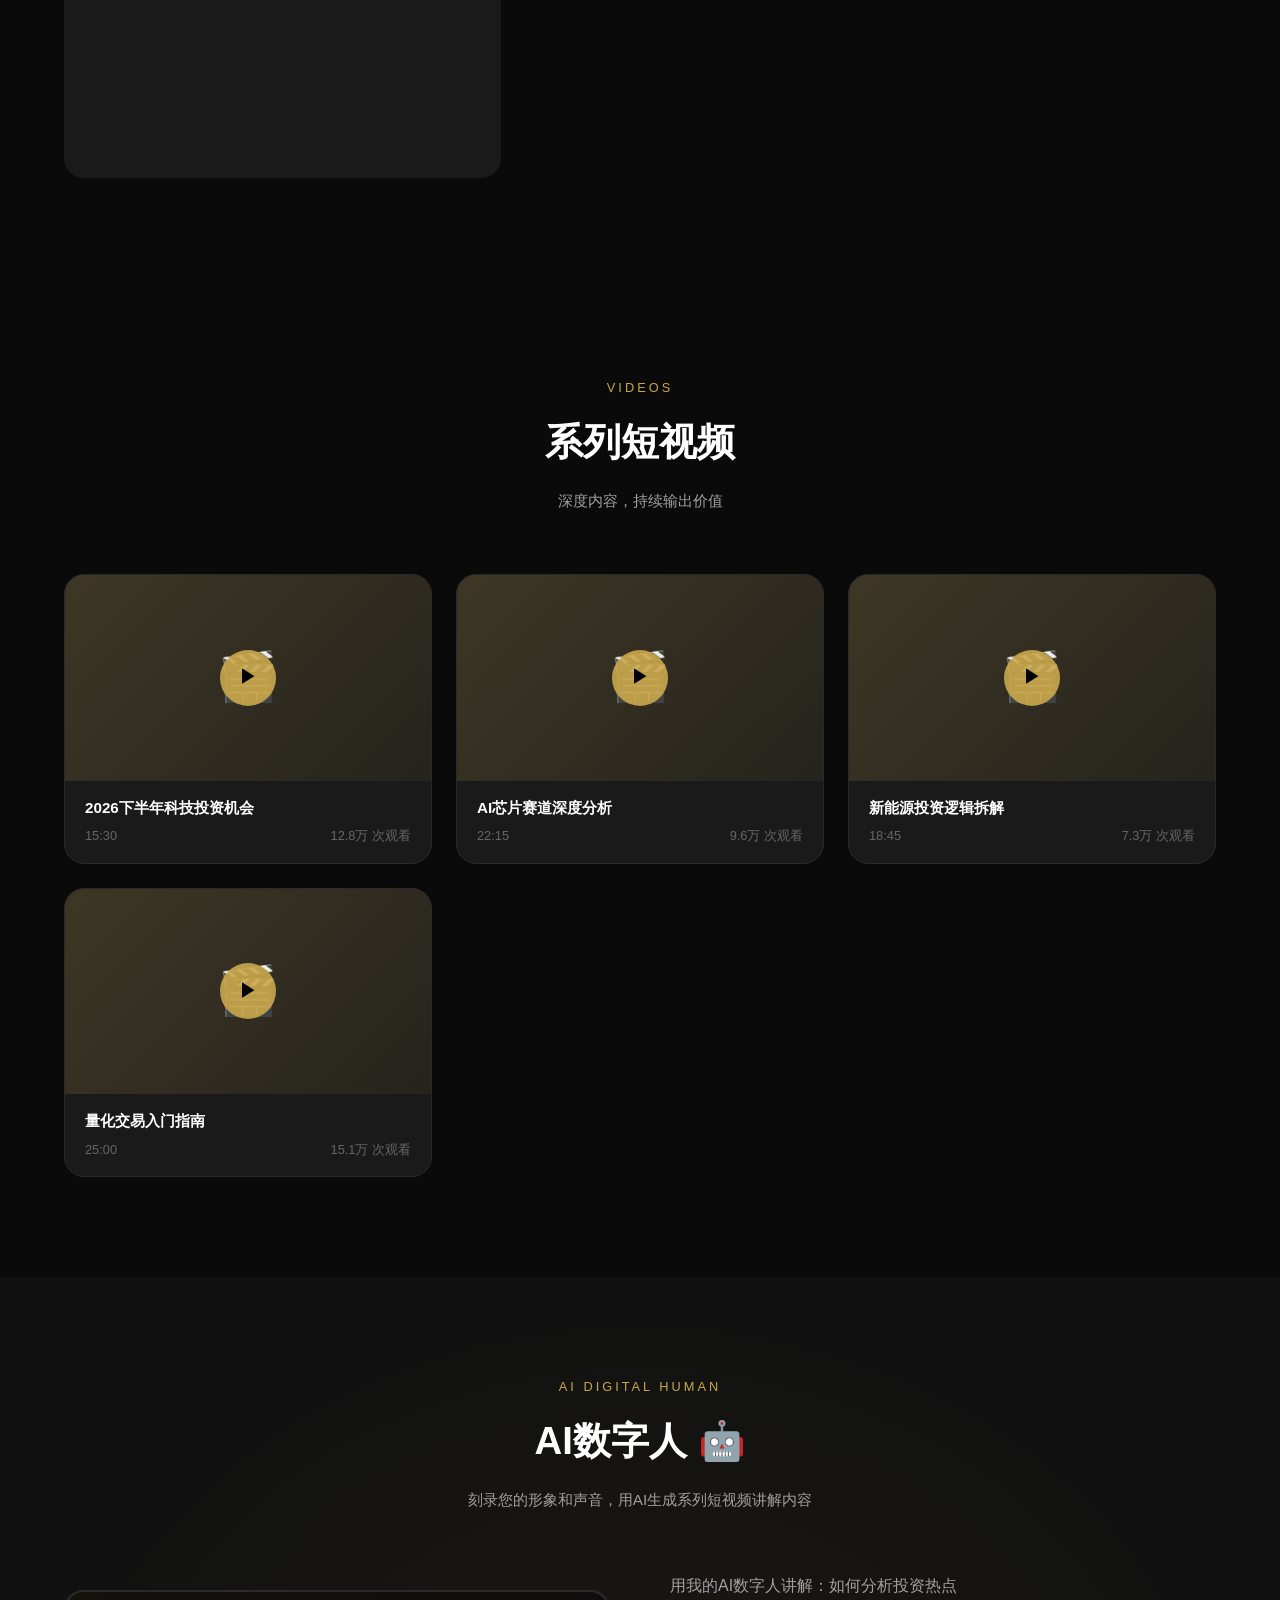
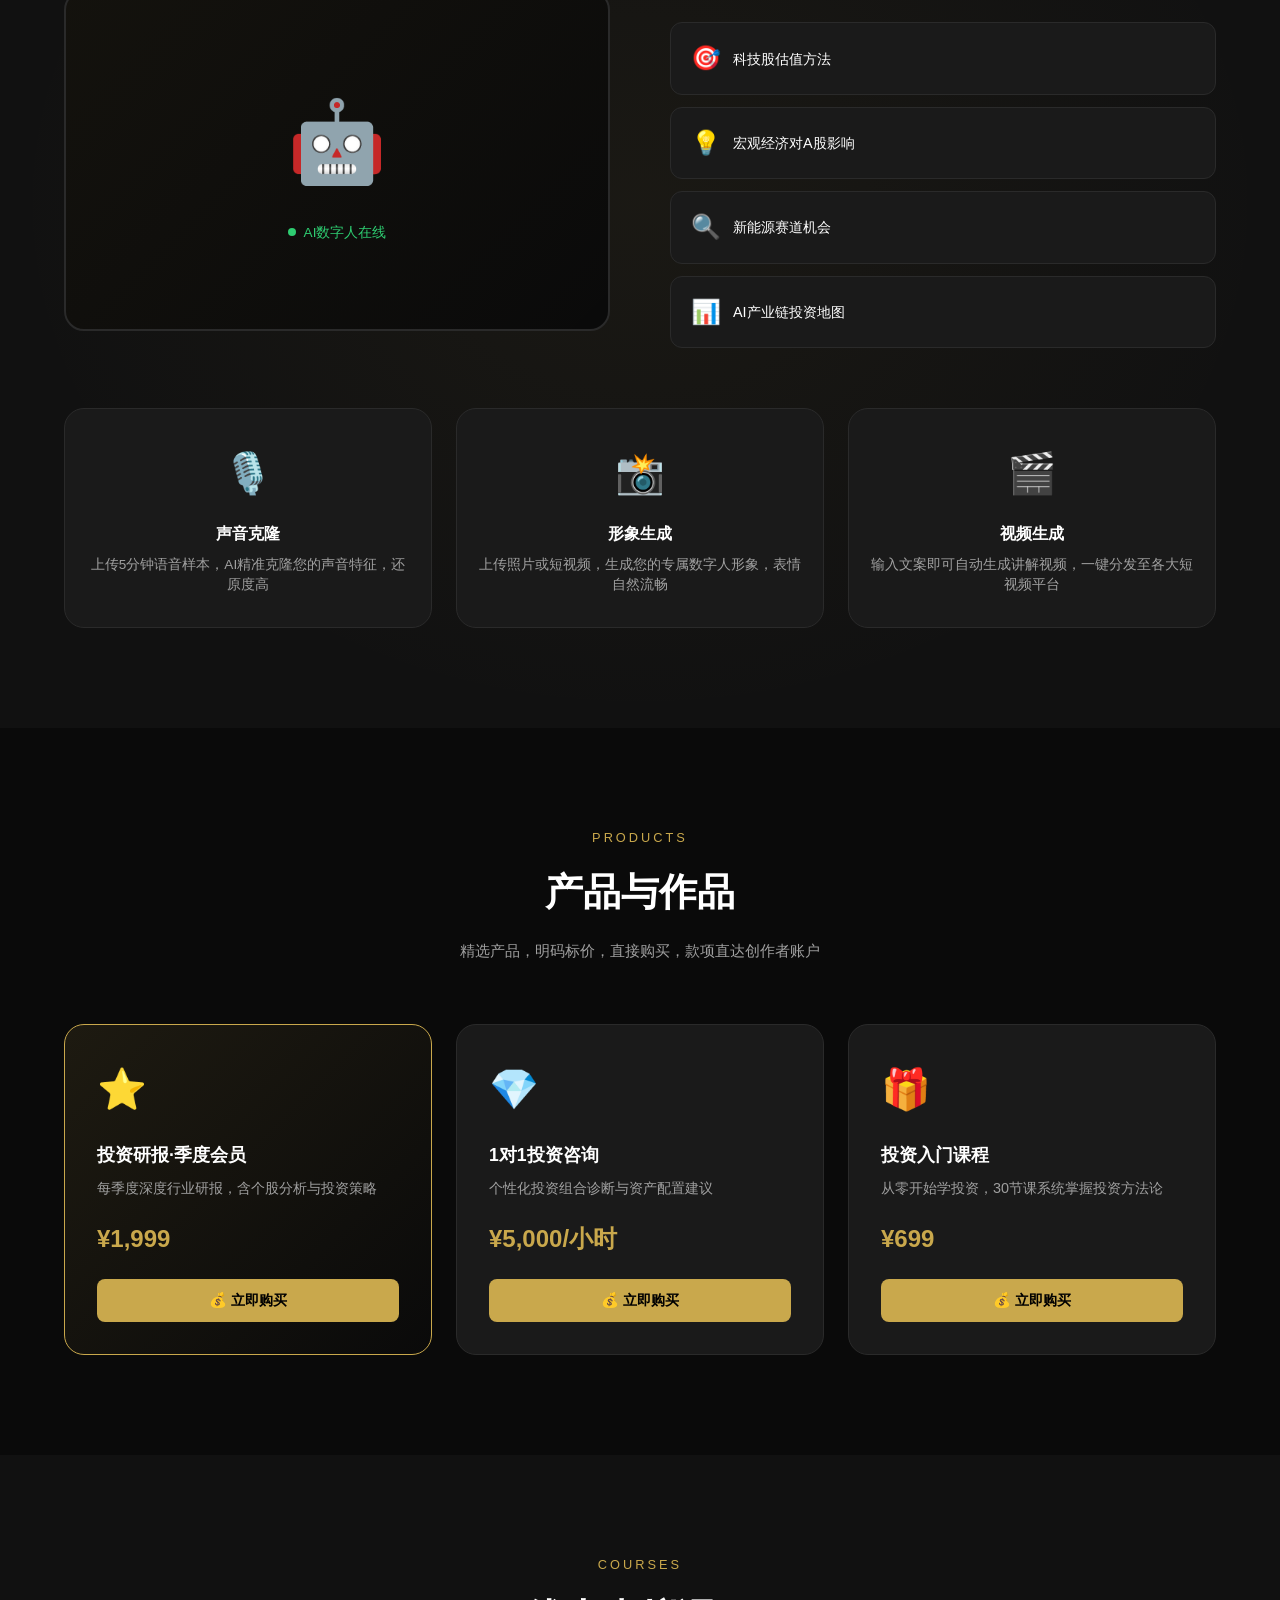
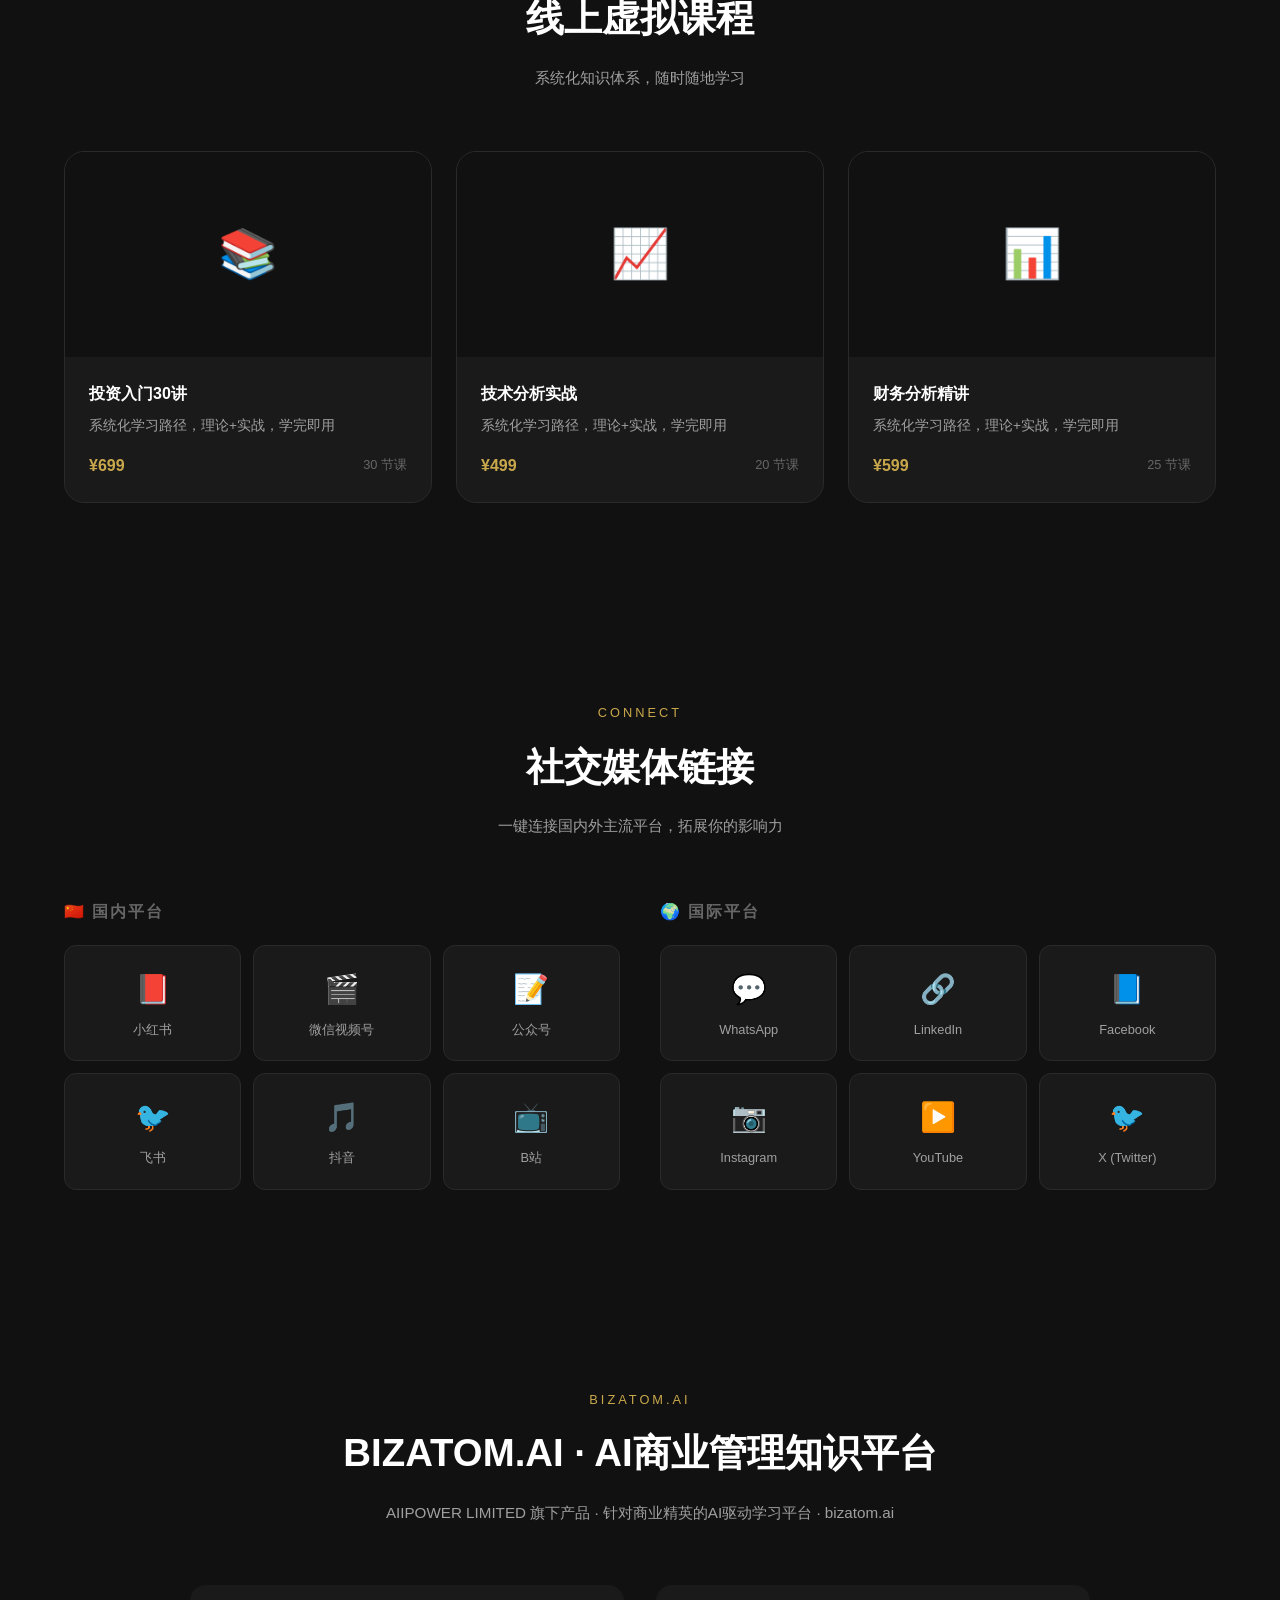
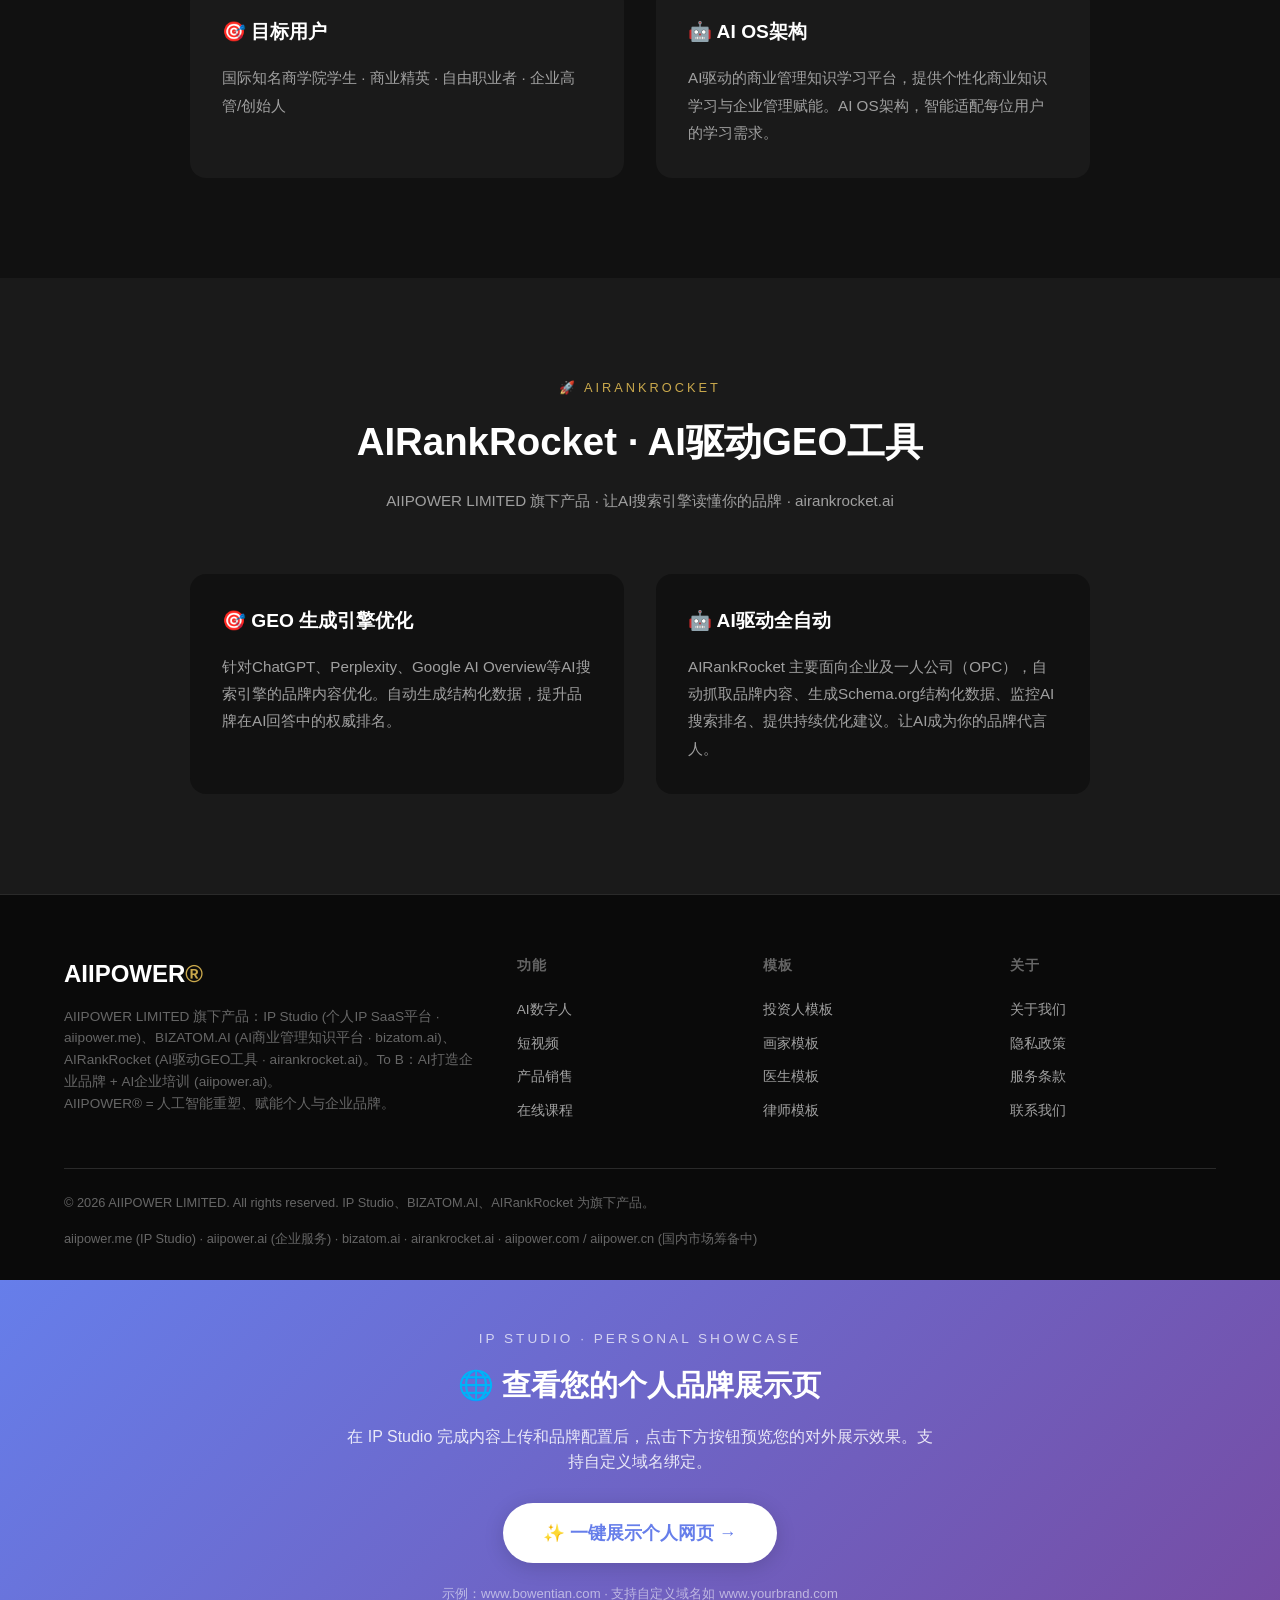
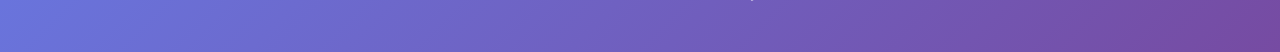
==== commit d0abab9a: "Fix hero name layout + add one-click showcase CTA on SaaS platform + fix domain routing" ====
--- a/index.html
+++ b/index.html
@@ -29,6 +29,7 @@
         <a href="#bizatom" class="nav-link">BIZATOM.AI</a>
         <a href="#airankrocket" class="nav-link">AIRankRocket</a>
         <a href="#social" class="nav-link">社交媒体</a>
+        <a href="https://www.bowentian.com" target="_blank" class="nav-link" style="background:linear-gradient(135deg,#667eea,#764ba2);color:#fff;border-radius:20px;font-weight:700;padding:6px 16px;">🌐 一键展示</a>
     </div>
     <select class="profession-switch" id="professionSwitch">
       <option value="investor">📈 投资人</option>
@@ -65,6 +66,7 @@
       <p class="hero-subtitle" id="heroSubtitle">专注科技赛道 · 10年投资经验 · 年化回报35%+</p>
       <p class="hero-bio" id="heroBio">前高盛分析师，现为独立投资人。专注于AI、新能源、生物科技等前沿领域的早期投资与研究。</p>
       <div class="hero-cta">
+        <a href="https://www.bowentian.com" target="_blank" class="btn-showcase">🌐 一键展示个人网页</a>
         <a href="#ai" class="btn-primary">🤖 体验AI数字人</a>
         <a href="#videos" class="btn-outline">🎬 观看视频</a>
         <a href="#products" class="btn-outline">💎 查看产品</a>
@@ -305,6 +307,19 @@
     </div>
   </div>
 </footer>
+
+<!-- ===== 一键展示个人网页 入口横幅 ===== -->
+<div style="background:linear-gradient(135deg,#667eea 0%,#764ba2 100%);padding:48px 24px;text-align:center;margin:0;">
+  <div class="container" style="max-width:800px;margin:0 auto;">
+    <p style="font-size:0.85rem;letter-spacing:3px;color:rgba(255,255,255,0.7);margin-bottom:12px;text-transform:uppercase;">IP Studio · Personal Showcase</p>
+    <h3 style="font-size:1.8rem;color:#fff;margin-bottom:16px;font-weight:800;">🌐 查看您的个人品牌展示页</h3>
+    <p style="color:rgba(255,255,255,0.85);font-size:1rem;line-height:1.6;margin-bottom:28px;max-width:600px;margin-left:auto;margin-right:auto;">在 IP Studio 完成内容上传和品牌配置后，点击下方按钮预览您的对外展示效果。支持自定义域名绑定。</p>
+    <a href="https://www.bowentian.com" target="_blank" style="display:inline-block;background:#fff;color:#667eea;padding:16px 40px;border-radius:50px;font-size:1.1rem;font-weight:800;text-decoration:none;transition:all 0.3s;box-shadow:0 4px 20px rgba(0,0,0,0.15);">
+      ✨ 一键展示个人网页 →
+    </a>
+    <p style="color:rgba(255,255,255,0.55);font-size:0.82rem;margin-top:20px;">示例：www.bowentian.com · 支持自定义域名如 www.yourbrand.com</p>
+  </div>
+</div>
 
 <!-- ===== 弹窗 ===== -->
 <div class="modal-overlay" id="modalOverlay">
--- a/css/hero.css
+++ b/css/hero.css
@@ -42,6 +42,25 @@
 }
 .btn-outline:hover { border-color: var(--accent); color: var(--accent); }
 
+/* 一键展示个人网页 — 醒目渐变按钮 */
+.btn-showcase {
+  background: linear-gradient(135deg, #667eea 0%, #764ba2 100%);
+  color: #fff !important; padding: 14px 32px;
+  border-radius: var(--radius-md); font-size: 1rem; font-weight: 700;
+  transition: all 0.3s; display: inline-flex; align-items: center; gap: 8px;
+  box-shadow: 0 4px 20px rgba(102, 126, 234, 0.4);
+  animation: pulse-glow-btn 2.5s infinite;
+  text-decoration: none; border: none;
+}
+.btn-showcase:hover {
+  transform: translateY(-3px); box-shadow: 0 8px 30px rgba(102, 126, 234, 0.55);
+  background: linear-gradient(135deg, #7c8ff0 0%, #8a5cbf 100%);
+}
+@keyframes pulse-glow-btn {
+  0%, 100% { box-shadow: 0 4px 16px rgba(102, 126, 234, 0.35); }
+  50% { box-shadow: 0 4px 28px rgba(102, 126, 234, 0.6), 0 0 40px rgba(118, 75, 162, 0.25); }
+}
+
 .hero-visual {
   position: relative; display: flex; align-items: center; justify-content: center;
 }
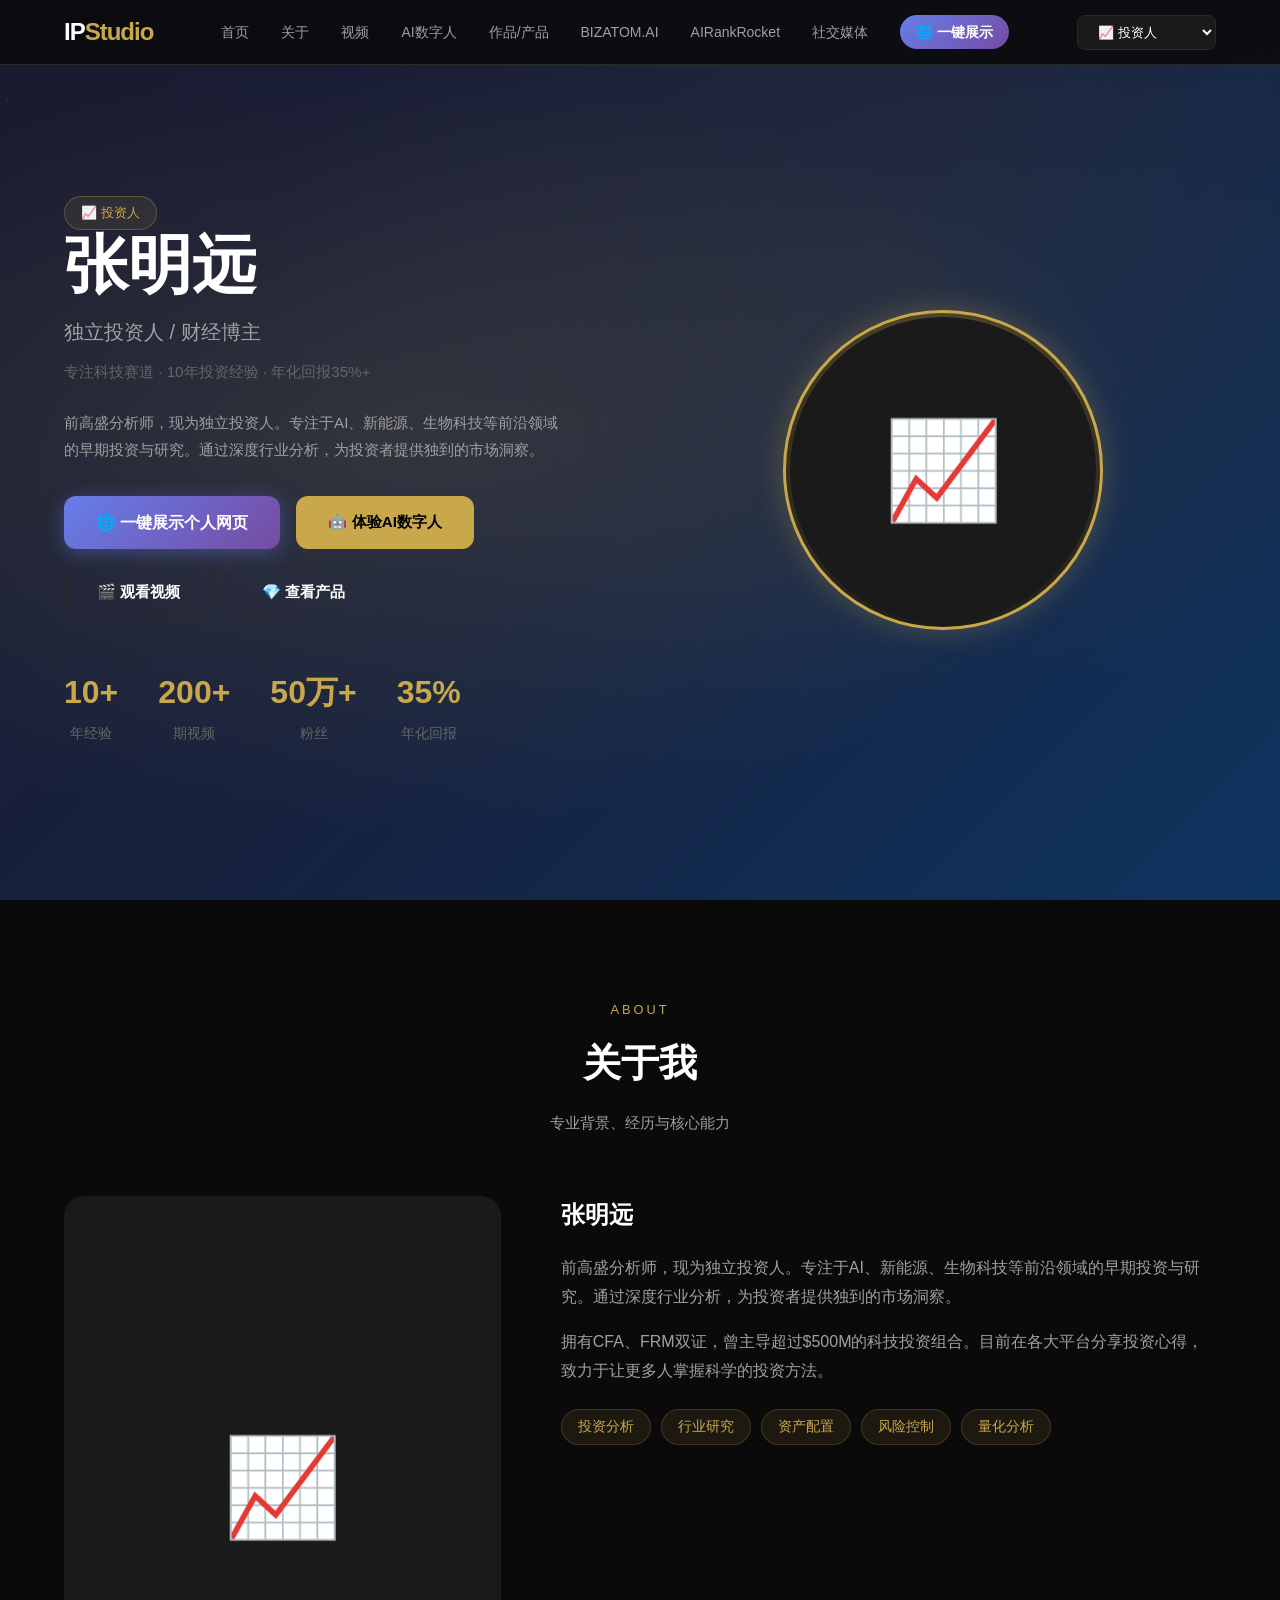
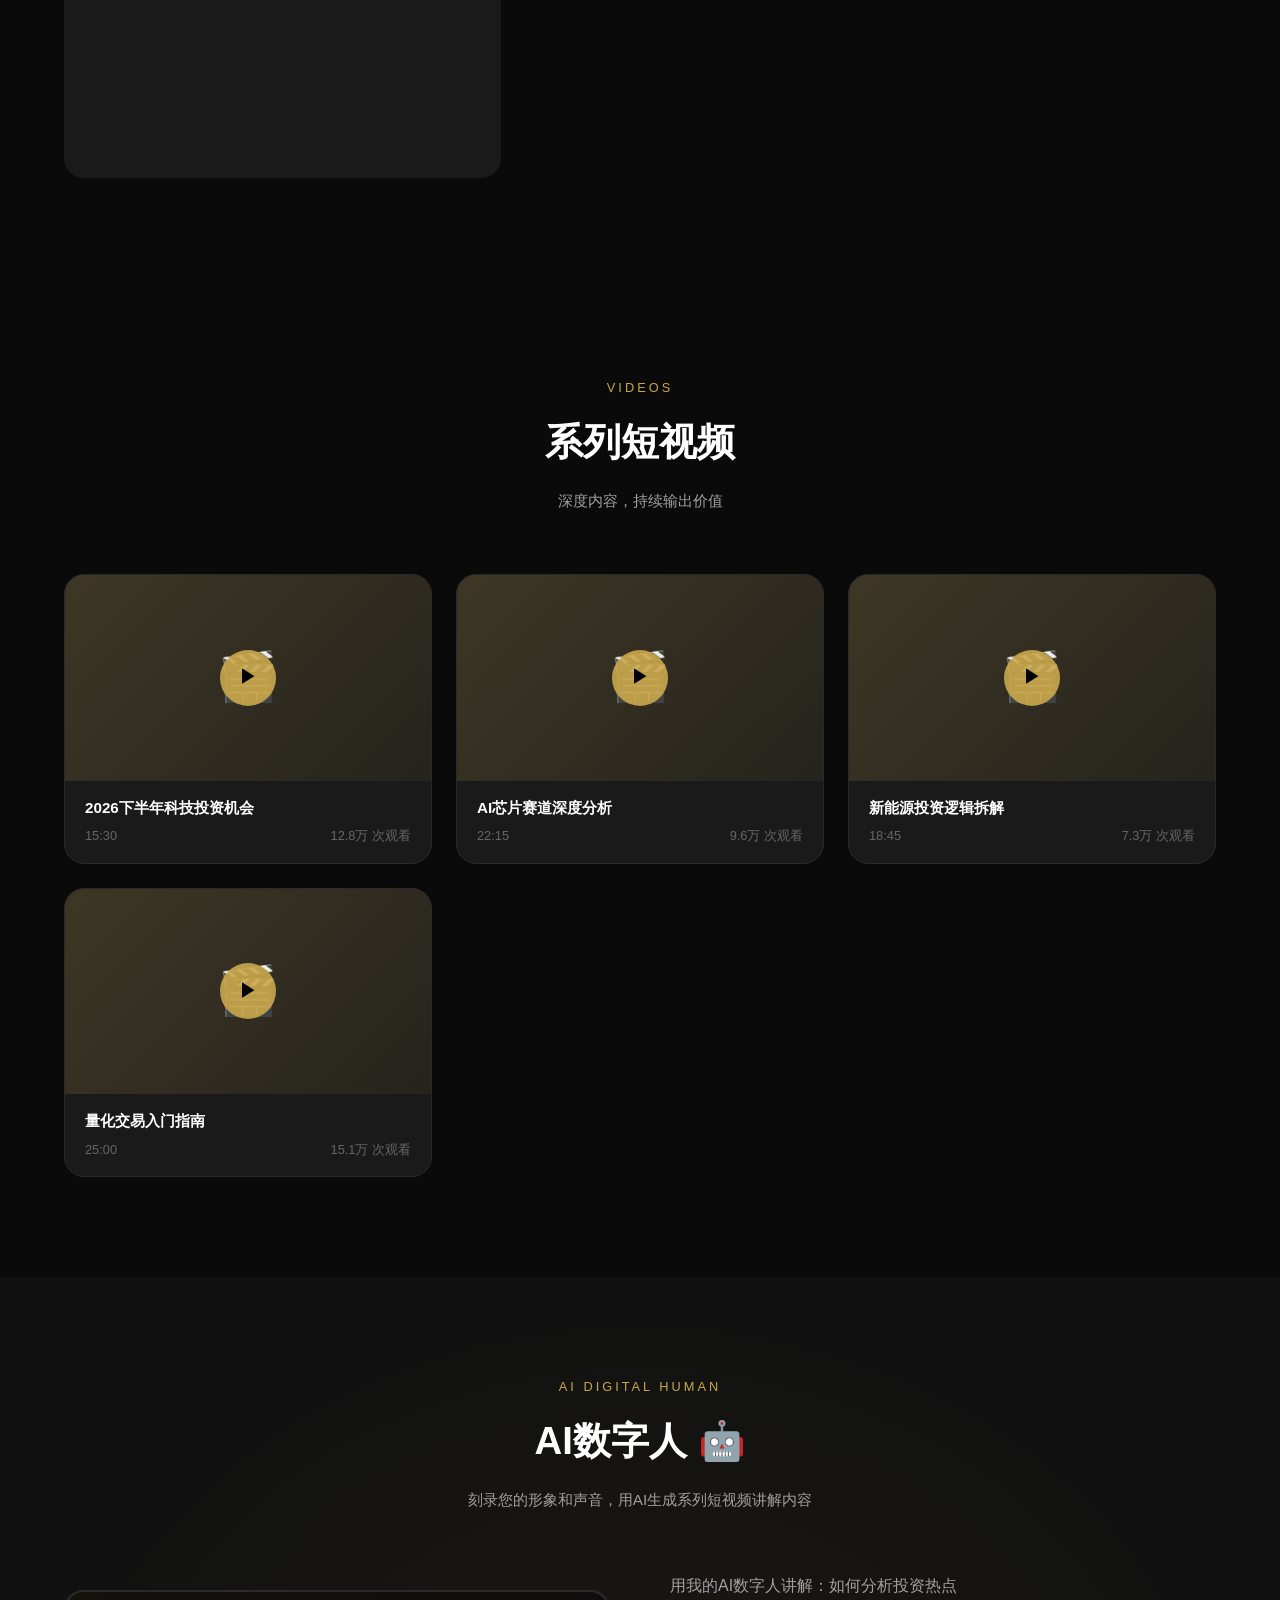
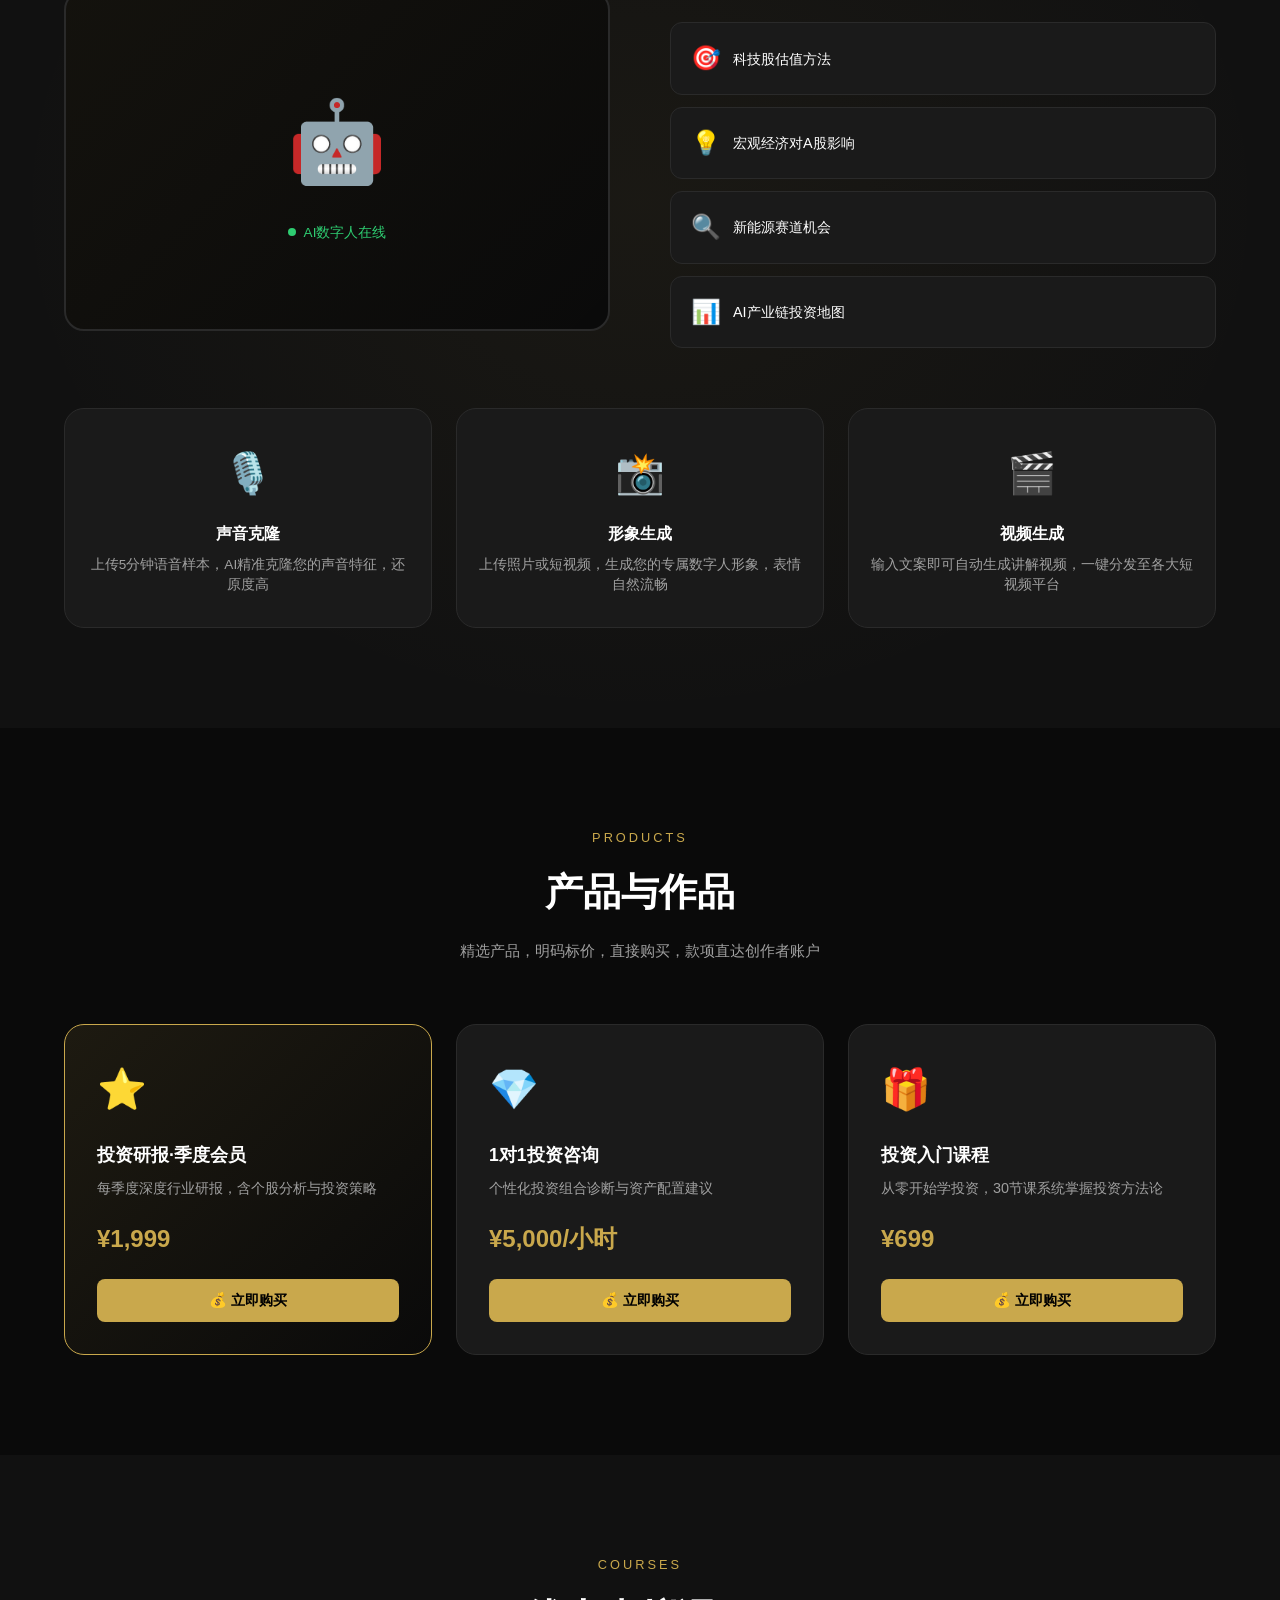
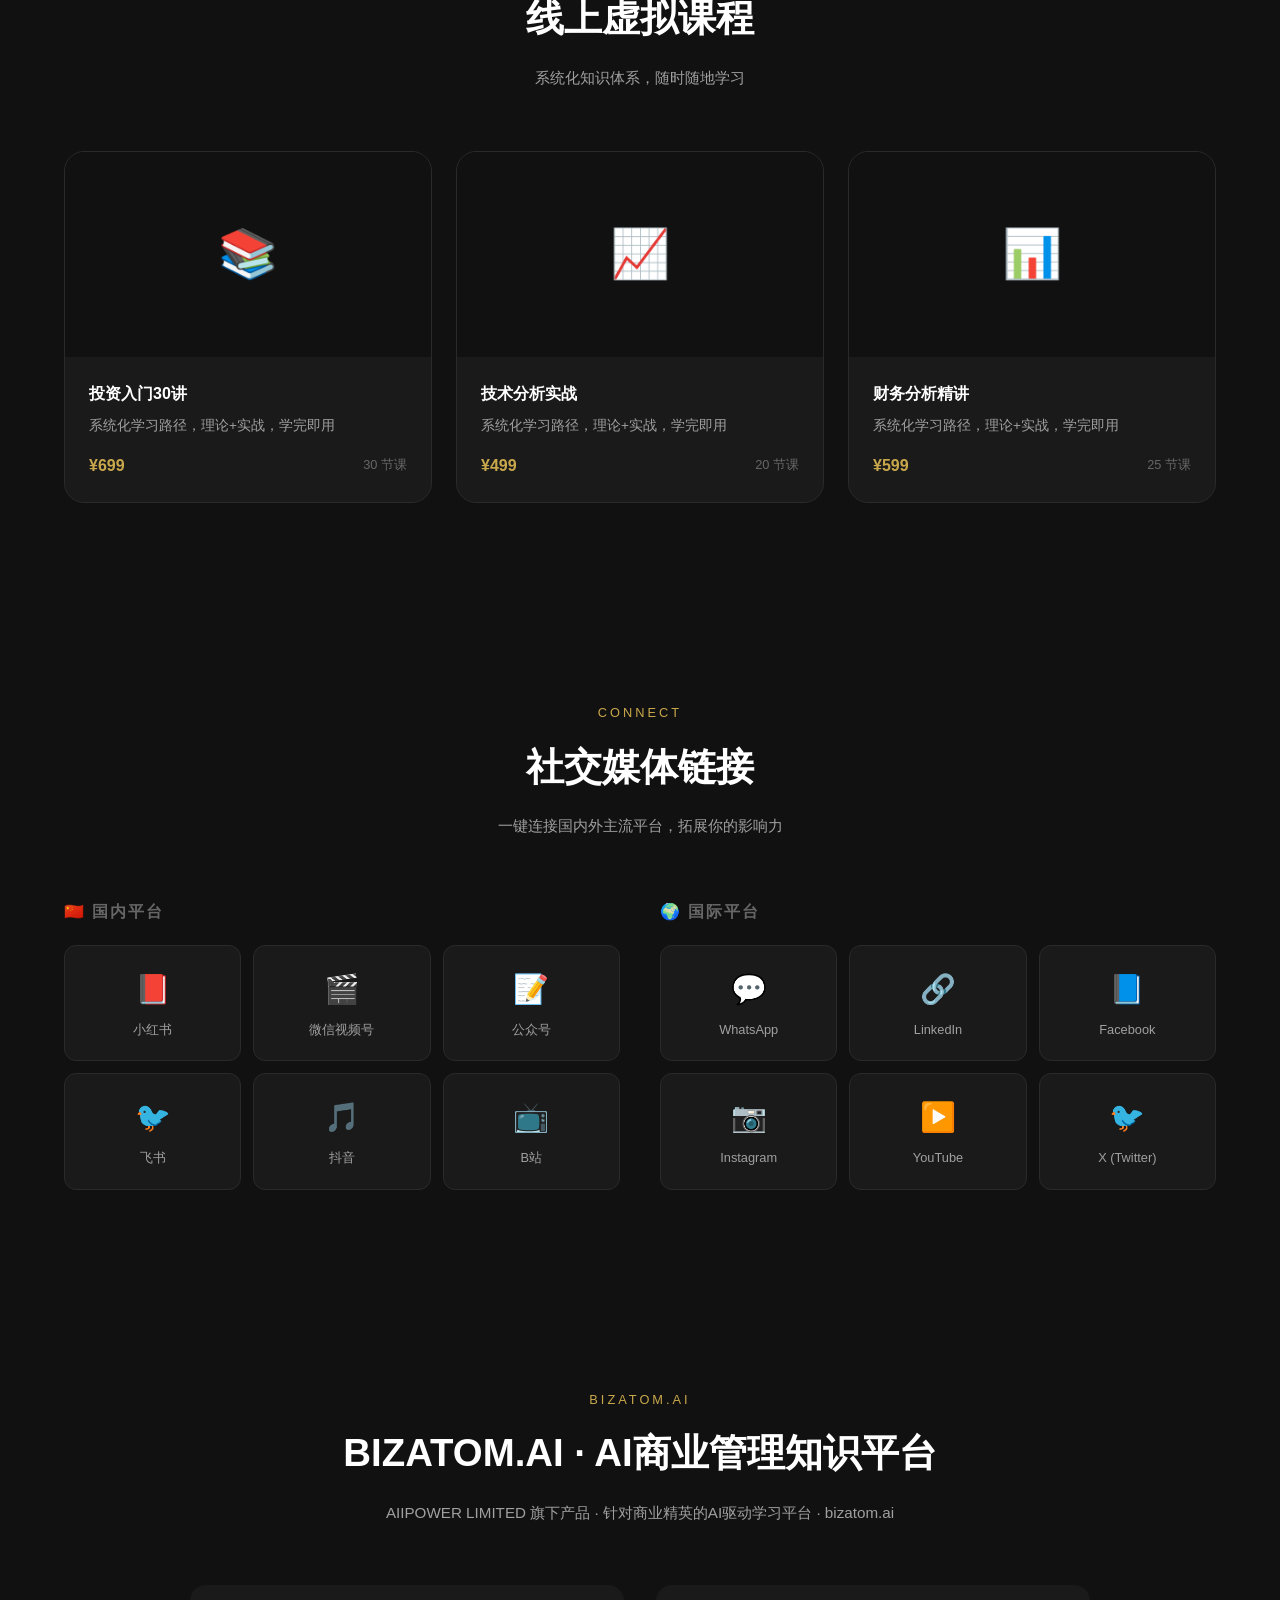
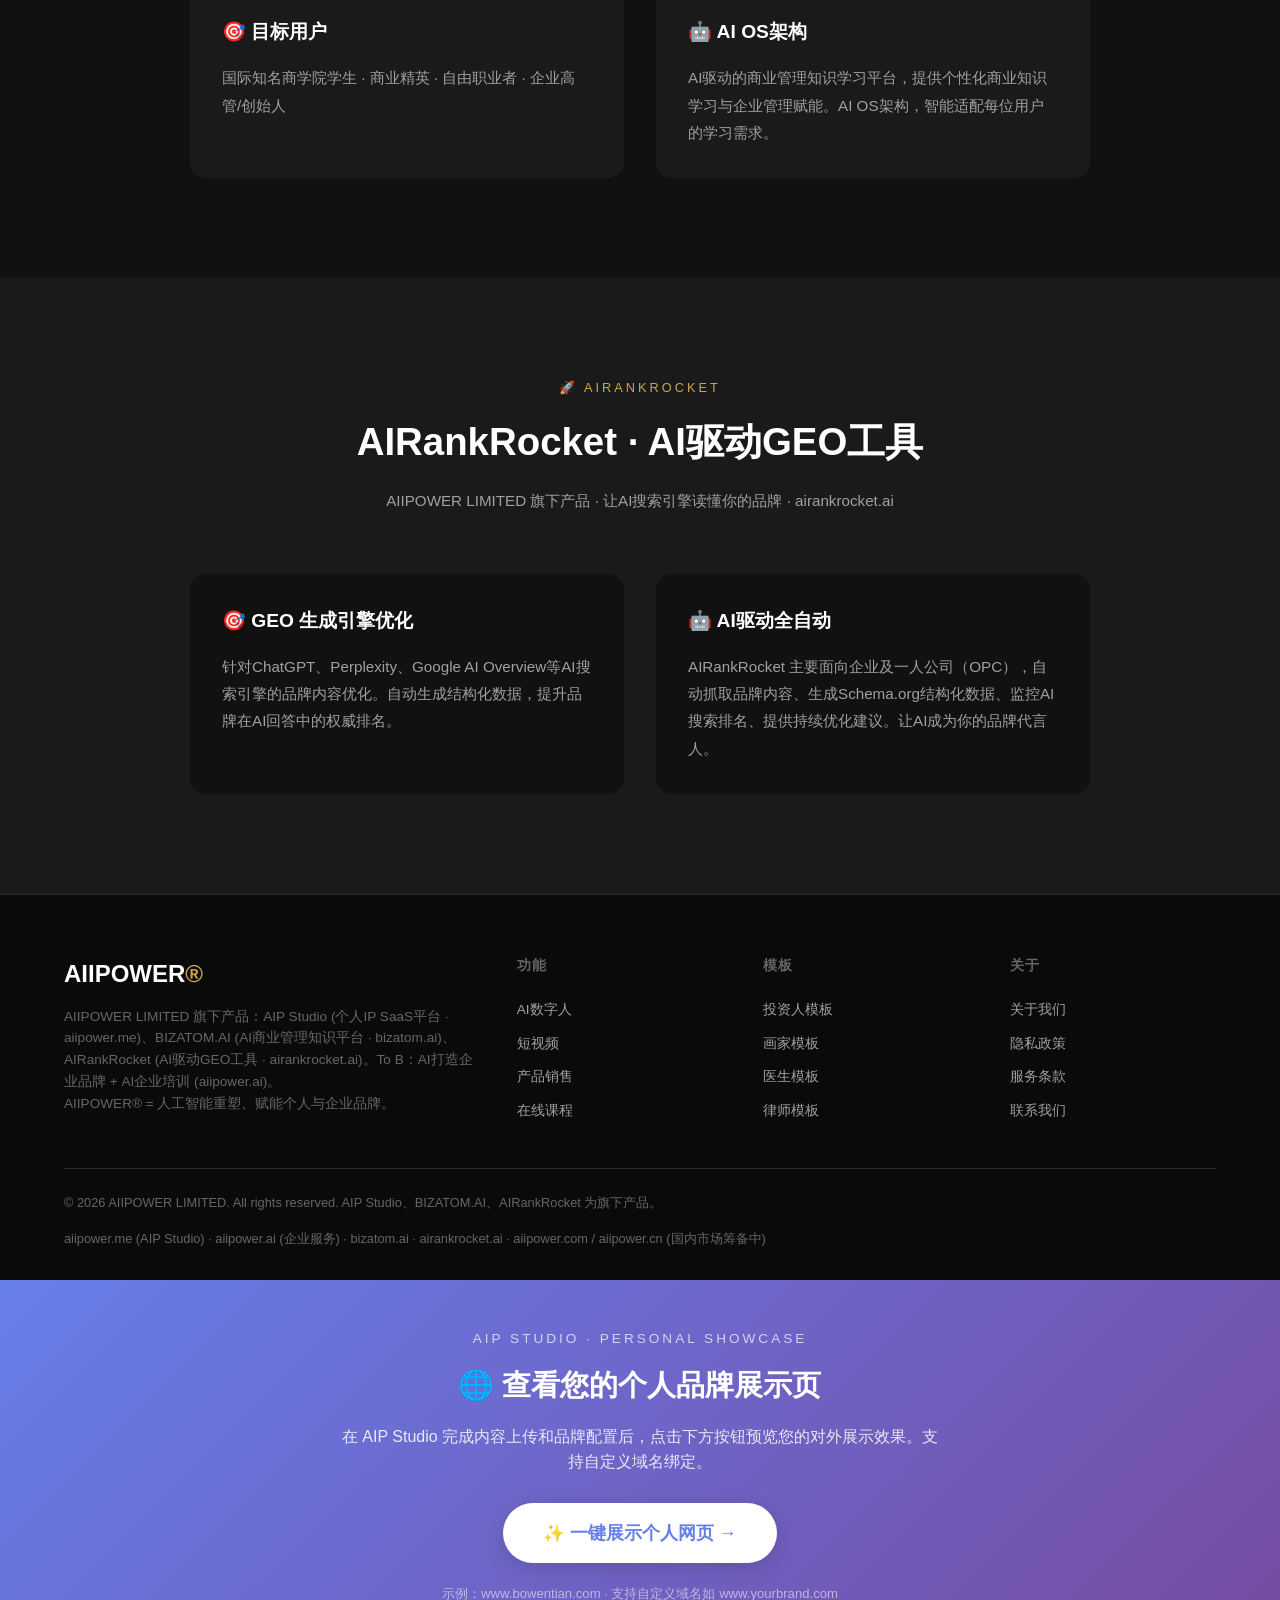
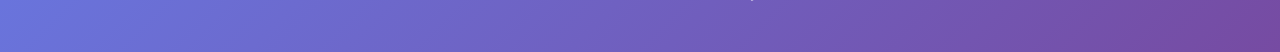
==== commit dedcdece: "feat: 中英文双语 + IP Studio → AIP Studio + 完善翻译标签" ====
--- a/index.html
+++ b/index.html
@@ -3,8 +3,8 @@
 <head>
 <meta charset="UTF-8">
 <meta name="viewport" content="width=device-width, initial-scale=1.0">
-<title>IP Studio · BIZATOM.AI · AIRankRocket | AIIPOWER LIMITED 企业服务</title>
-<meta name="description" content="AIIPOWER LIMITED 旗下产品：IP Studio (个人IP SaaS平台 · aiipower.me)、BIZATOM.AI (AI商业管理知识平台)、AIRankRocket (AI驱动GEO工具)。To B 企业服务：AI打造企业品牌 + AI企业培训 (aiipower.ai)。AIIPOWER®️ = 人工智能重塑、赋能个人与企业品牌。">
+<title>AIP Studio · BIZATOM.AI · AIRankRocket | AIIPOWER LIMITED 企业服务</title>
+<meta name="description" content="AIIPOWER LIMITED 旗下产品：AIP Studio (个人IP SaaS平台 · aiipower.me)、BIZATOM.AI (AI商业管理知识平台)、AIRankRocket (AI驱动GEO工具)。To B 企业服务：AI打造企业品牌 + AI企业培训 (aiipower.ai)。AIIPOWER®️ = 人工智能重塑、赋能个人与企业品牌。">
 <link rel="stylesheet" href="css/variables.css">
 <link rel="stylesheet" href="css/layout.css">
 <link rel="stylesheet" href="css/hero.css">
@@ -277,7 +277,7 @@
     <div class="footer-grid">
       <div class="footer-brand">
         <h3>AIIPOWER<span>®️</span></h3>
-        <p>AIIPOWER LIMITED 旗下产品：IP Studio (个人IP SaaS平台 · aiipower.me)、BIZATOM.AI (AI商业管理知识平台 · bizatom.ai)、AIRankRocket (AI驱动GEO工具 · airankrocket.ai)。To B：AI打造企业品牌 + AI企业培训 (aiipower.ai)。<br>AIIPOWER®️ = 人工智能重塑、赋能个人与企业品牌。</p>
+        <p>AIIPOWER LIMITED 旗下产品：AIP Studio (个人IP SaaS平台 · aiipower.me)、BIZATOM.AI (AI商业管理知识平台 · bizatom.ai)、AIRankRocket (AI驱动GEO工具 · airankrocket.ai)。To B：AI打造企业品牌 + AI企业培训 (aiipower.ai)。<br>AIIPOWER®️ = 人工智能重塑、赋能个人与企业品牌。</p>
       </div>
       <div class="footer-col">
         <h4>功能</h4>
@@ -302,8 +302,8 @@
       </div>
     </div>
     <div class="footer-bottom">
-      <p>© 2026 AIIPOWER LIMITED. All rights reserved. IP Studio、BIZATOM.AI、AIRankRocket 为旗下产品。</p>
-      <p style="color:var(--text-muted);font-size:0.8rem;">aiipower.me (IP Studio) · aiipower.ai (企业服务) · bizatom.ai · airankrocket.ai · aiipower.com / aiipower.cn (国内市场筹备中)</p>
+      <p>© 2026 AIIPOWER LIMITED. All rights reserved. AIP Studio、BIZATOM.AI、AIRankRocket 为旗下产品。</p>
+      <p style="color:var(--text-muted);font-size:0.8rem;">aiipower.me (AIP Studio) · aiipower.ai (企业服务) · bizatom.ai · airankrocket.ai · aiipower.com / aiipower.cn (国内市场筹备中)</p>
     </div>
   </div>
 </footer>
@@ -311,9 +311,9 @@
 <!-- ===== 一键展示个人网页 入口横幅 ===== -->
 <div style="background:linear-gradient(135deg,#667eea 0%,#764ba2 100%);padding:48px 24px;text-align:center;margin:0;">
   <div class="container" style="max-width:800px;margin:0 auto;">
-    <p style="font-size:0.85rem;letter-spacing:3px;color:rgba(255,255,255,0.7);margin-bottom:12px;text-transform:uppercase;">IP Studio · Personal Showcase</p>
+    <p style="font-size:0.85rem;letter-spacing:3px;color:rgba(255,255,255,0.7);margin-bottom:12px;text-transform:uppercase;">AIP Studio · Personal Showcase</p>
     <h3 style="font-size:1.8rem;color:#fff;margin-bottom:16px;font-weight:800;">🌐 查看您的个人品牌展示页</h3>
-    <p style="color:rgba(255,255,255,0.85);font-size:1rem;line-height:1.6;margin-bottom:28px;max-width:600px;margin-left:auto;margin-right:auto;">在 IP Studio 完成内容上传和品牌配置后，点击下方按钮预览您的对外展示效果。支持自定义域名绑定。</p>
+    <p style="color:rgba(255,255,255,0.85);font-size:1rem;line-height:1.6;margin-bottom:28px;max-width:600px;margin-left:auto;margin-right:auto;">在 AIP Studio 完成内容上传和品牌配置后，点击下方按钮预览您的对外展示效果。支持自定义域名绑定。</p>
     <a href="https://www.bowentian.com" target="_blank" style="display:inline-block;background:#fff;color:#667eea;padding:16px 40px;border-radius:50px;font-size:1.1rem;font-weight:800;text-decoration:none;transition:all 0.3s;box-shadow:0 4px 20px rgba(0,0,0,0.15);">
       ✨ 一键展示个人网页 →
     </a>
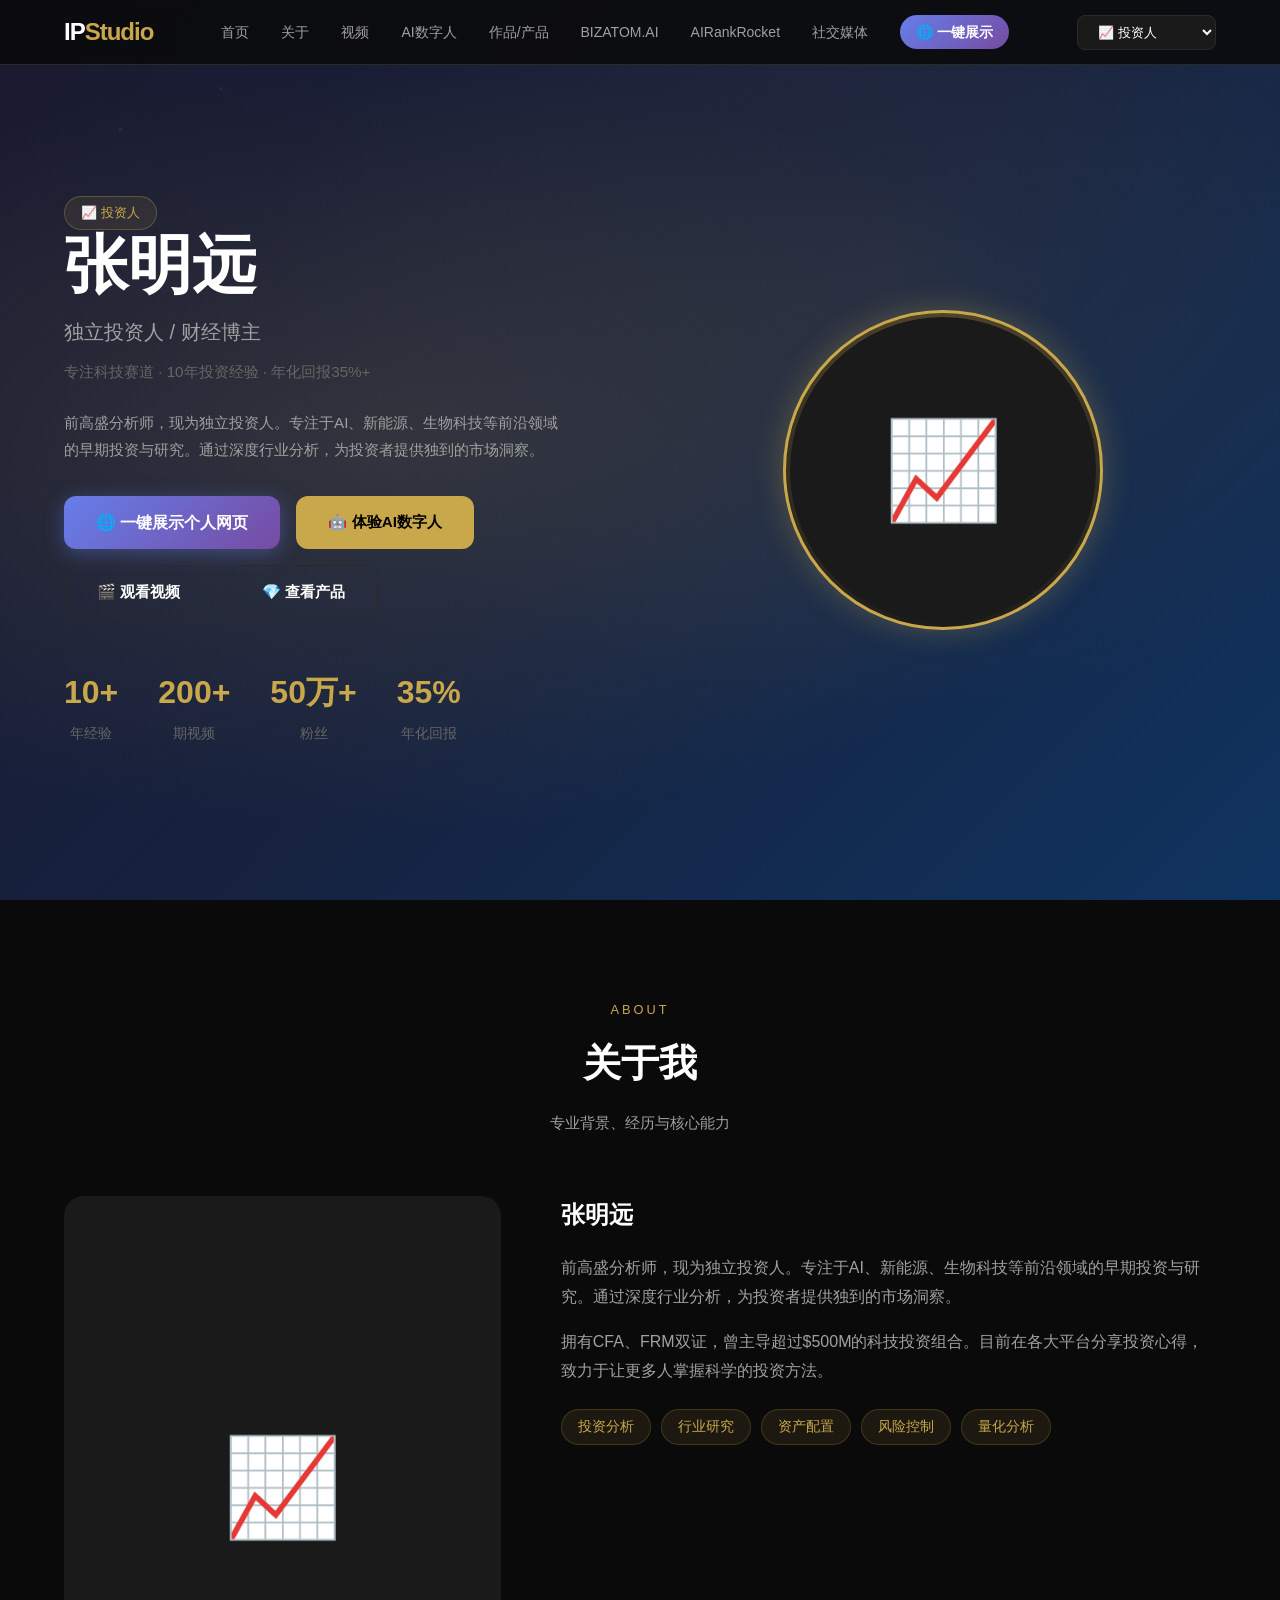
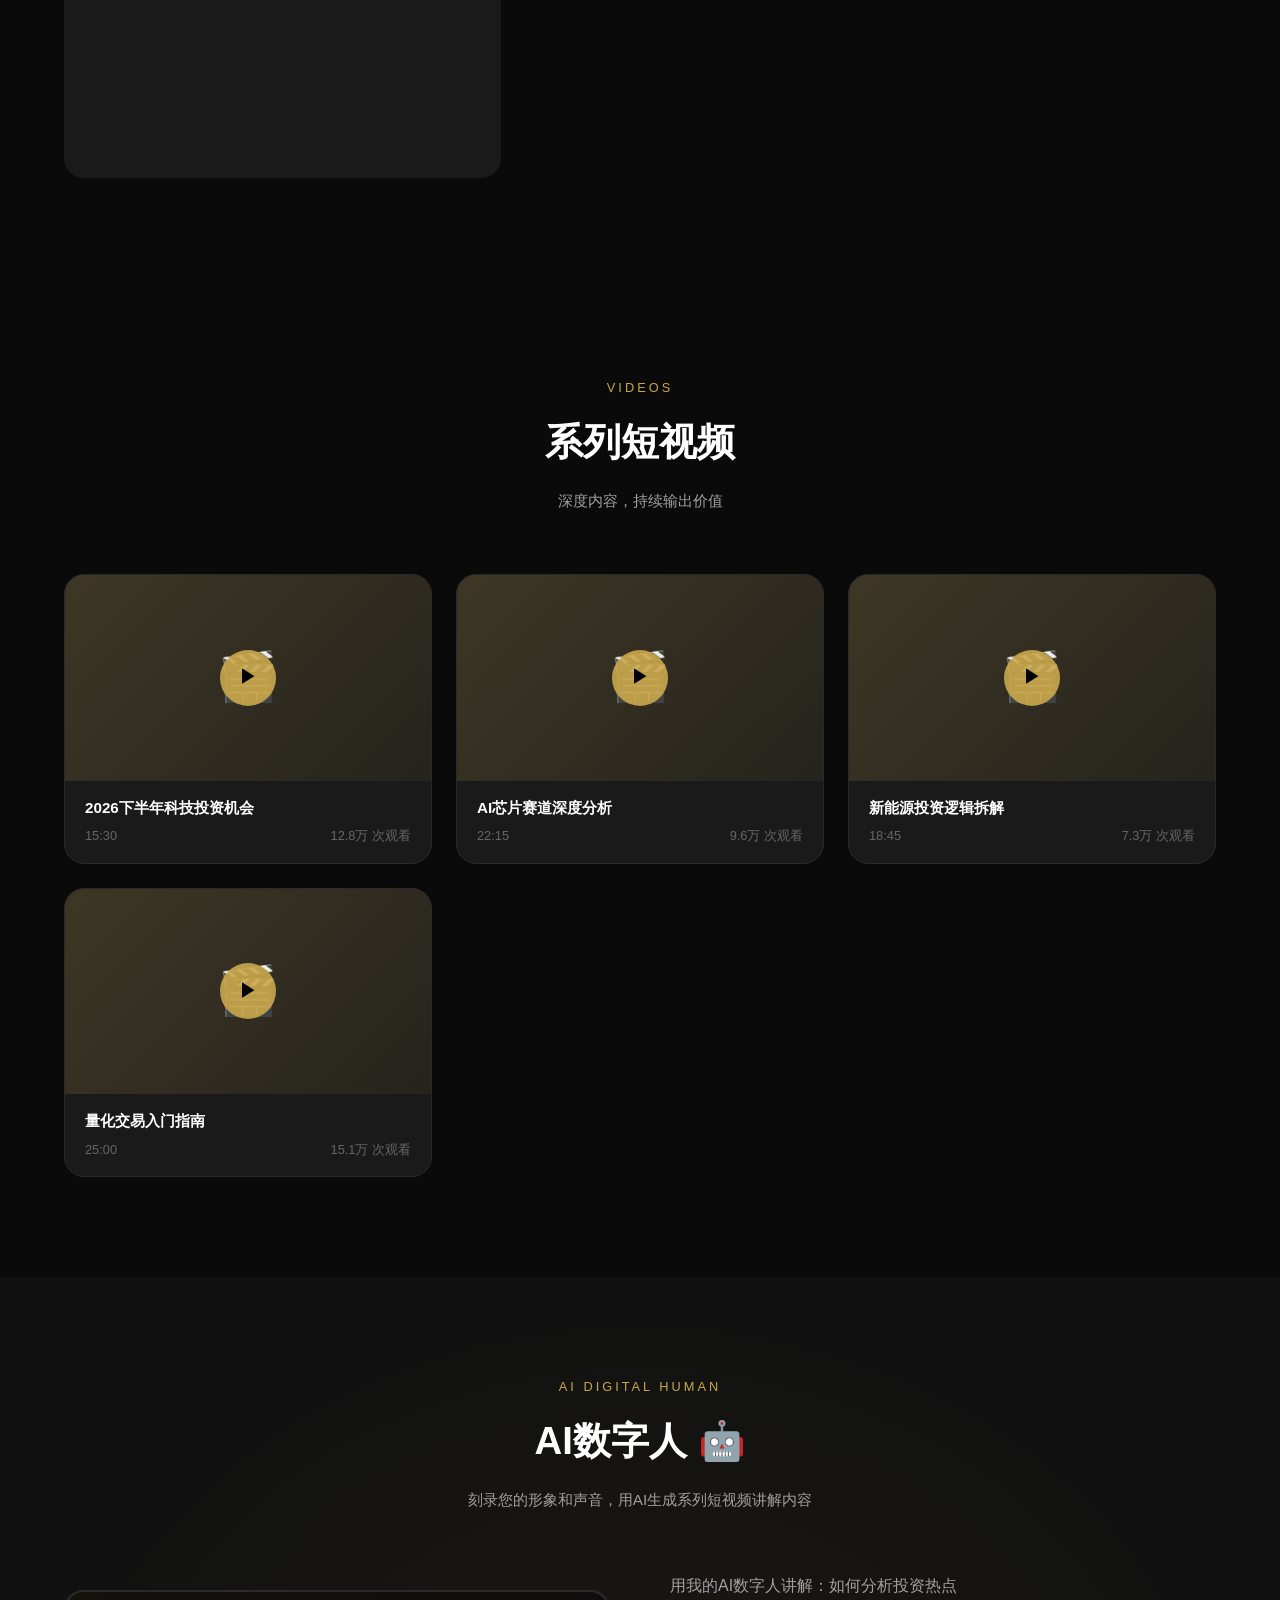
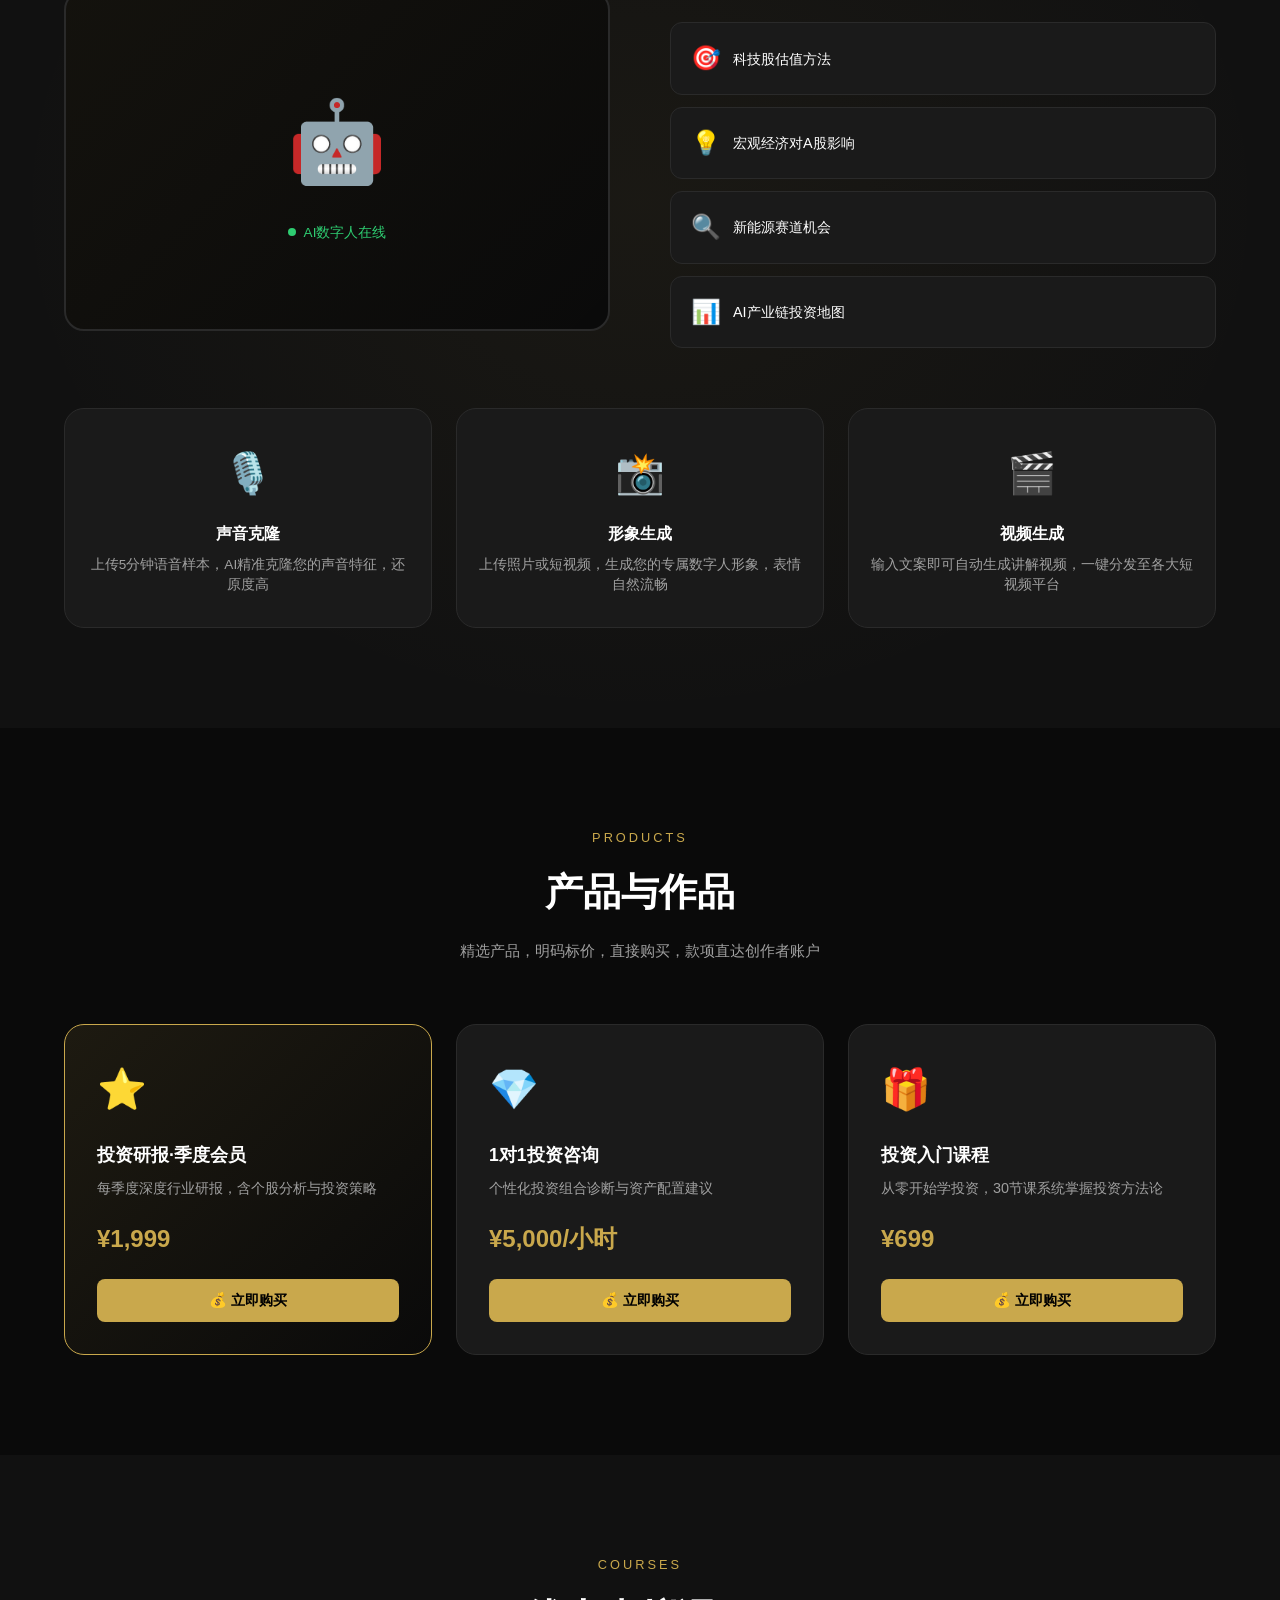
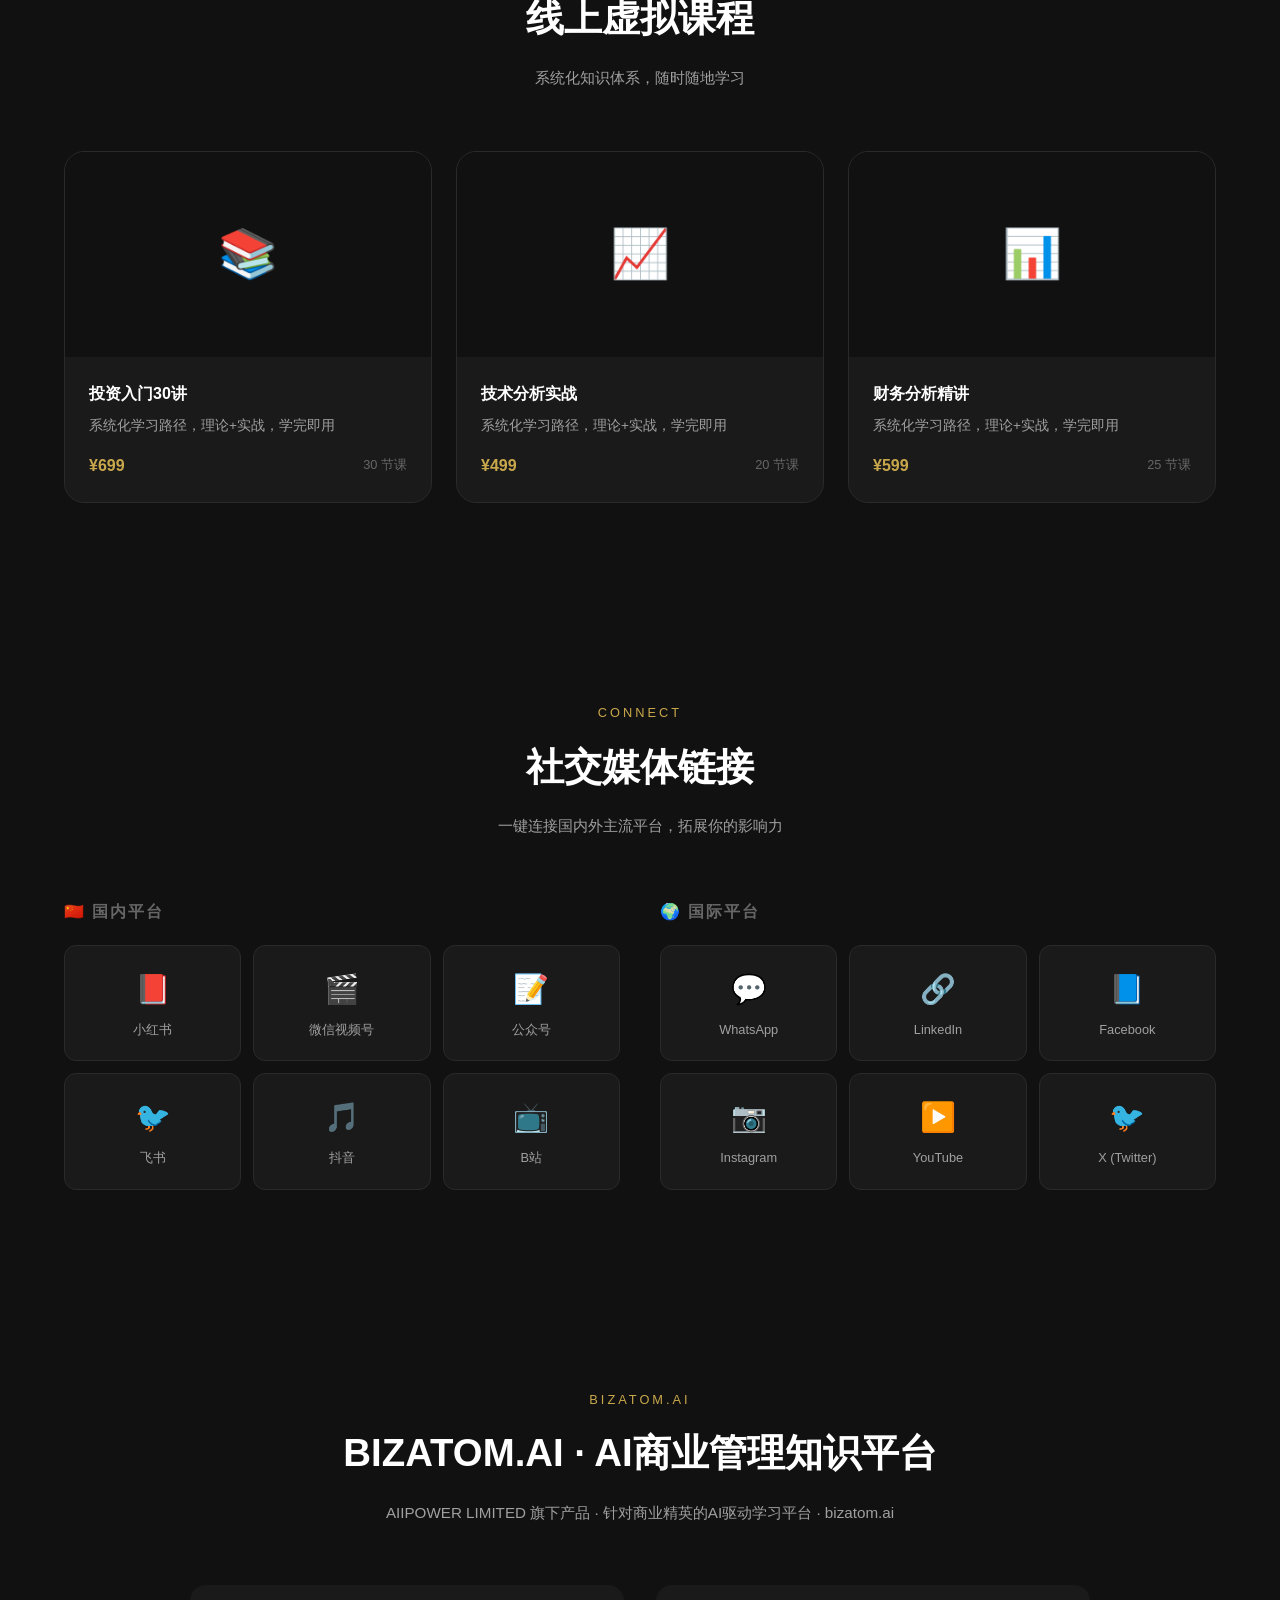
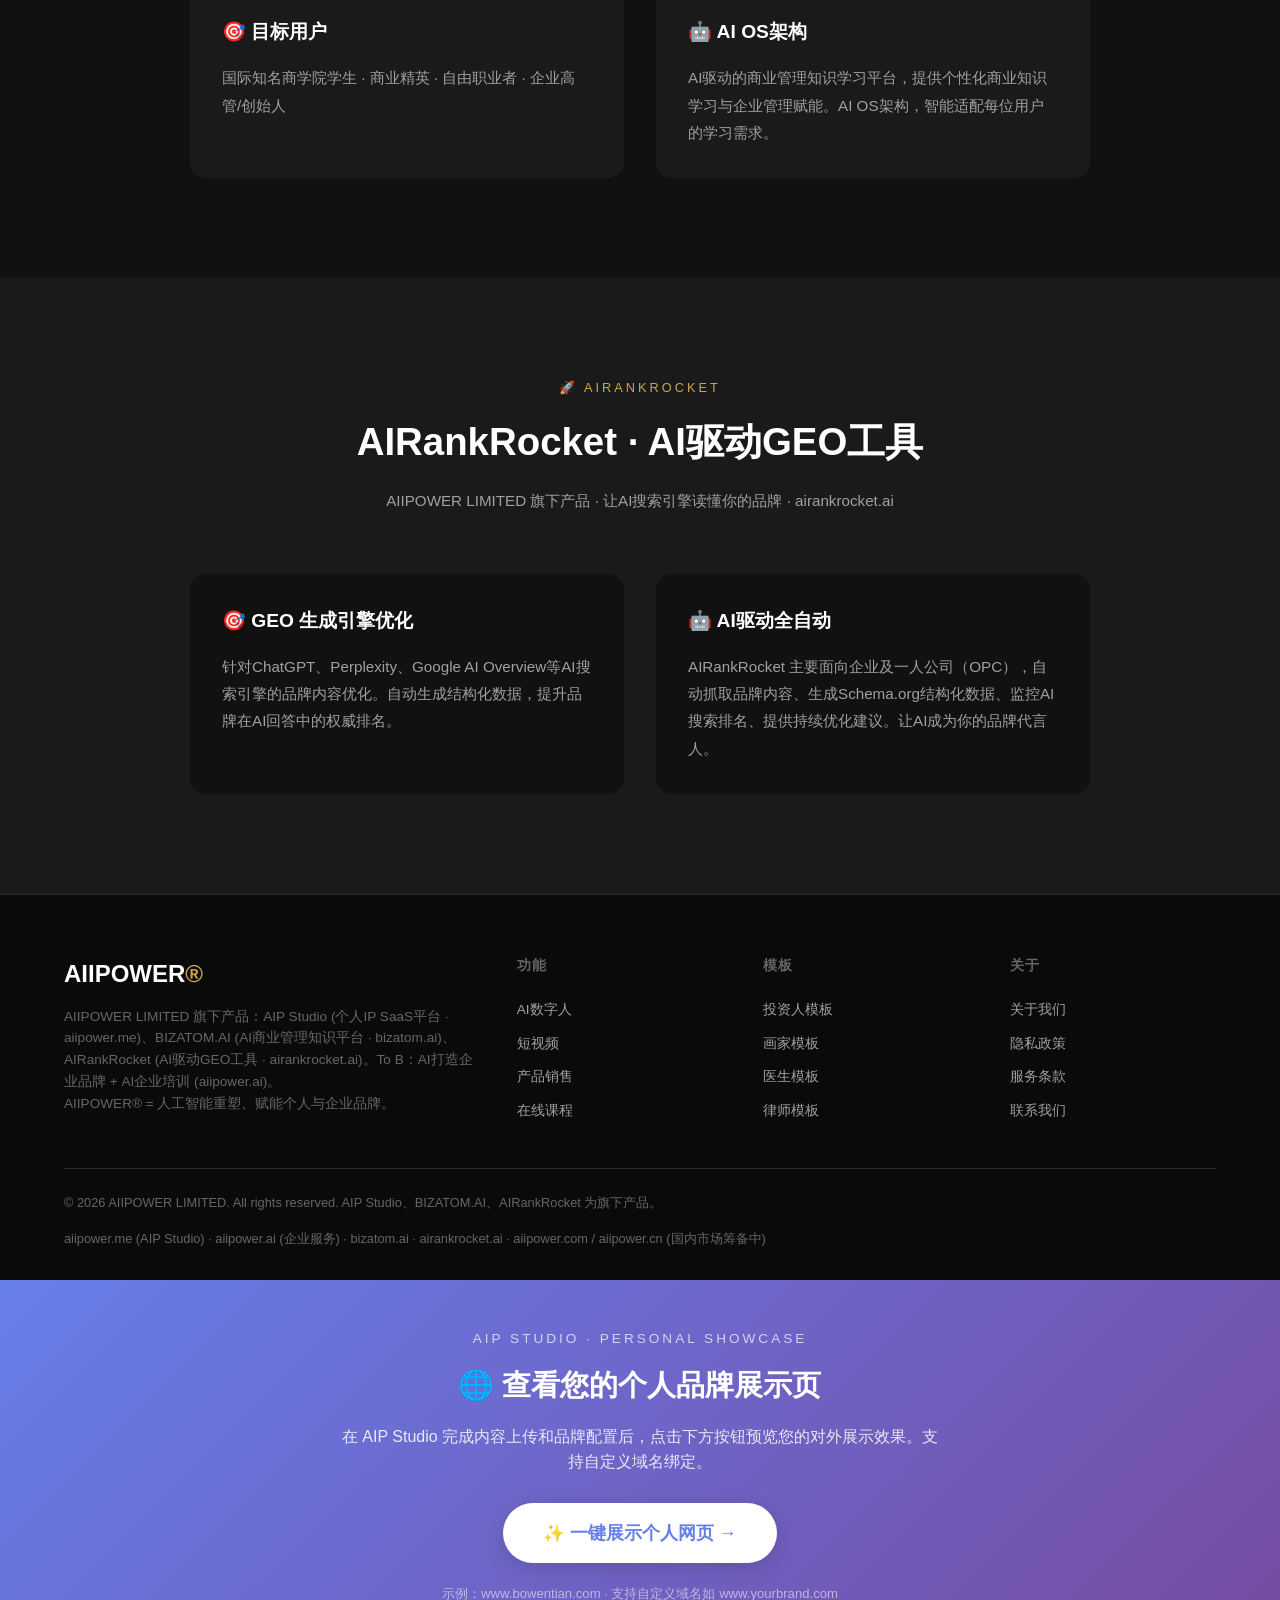
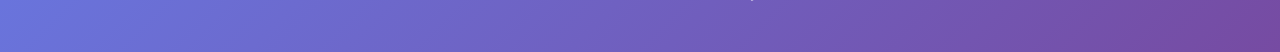
==== commit ea3e5cfc: "feat: 添加 BIZATOM.AI + AIRankRocket 独立落地页 + 导航栏入口 + 域名路由" ====
--- a/index.html
+++ b/index.html
@@ -26,8 +26,8 @@
         <a href="#videos" class="nav-link">视频</a>
         <a href="#ai" class="nav-link">AI数字人</a>
         <a href="#products" class="nav-link">作品/产品</a>
-        <a href="#bizatom" class="nav-link">BIZATOM.AI</a>
-        <a href="#airankrocket" class="nav-link">AIRankRocket</a>
+        <a href="bizatom.html" class="nav-link">BIZATOM.AI</a>
+        <a href="airankrocket.html" class="nav-link">AIRankRocket</a>
         <a href="#social" class="nav-link">社交媒体</a>
         <a href="https://www.bowentian.com" target="_blank" class="nav-link" style="background:linear-gradient(135deg,#667eea,#764ba2);color:#fff;border-radius:20px;font-weight:700;padding:6px 16px;">🌐 一键展示</a>
     </div>
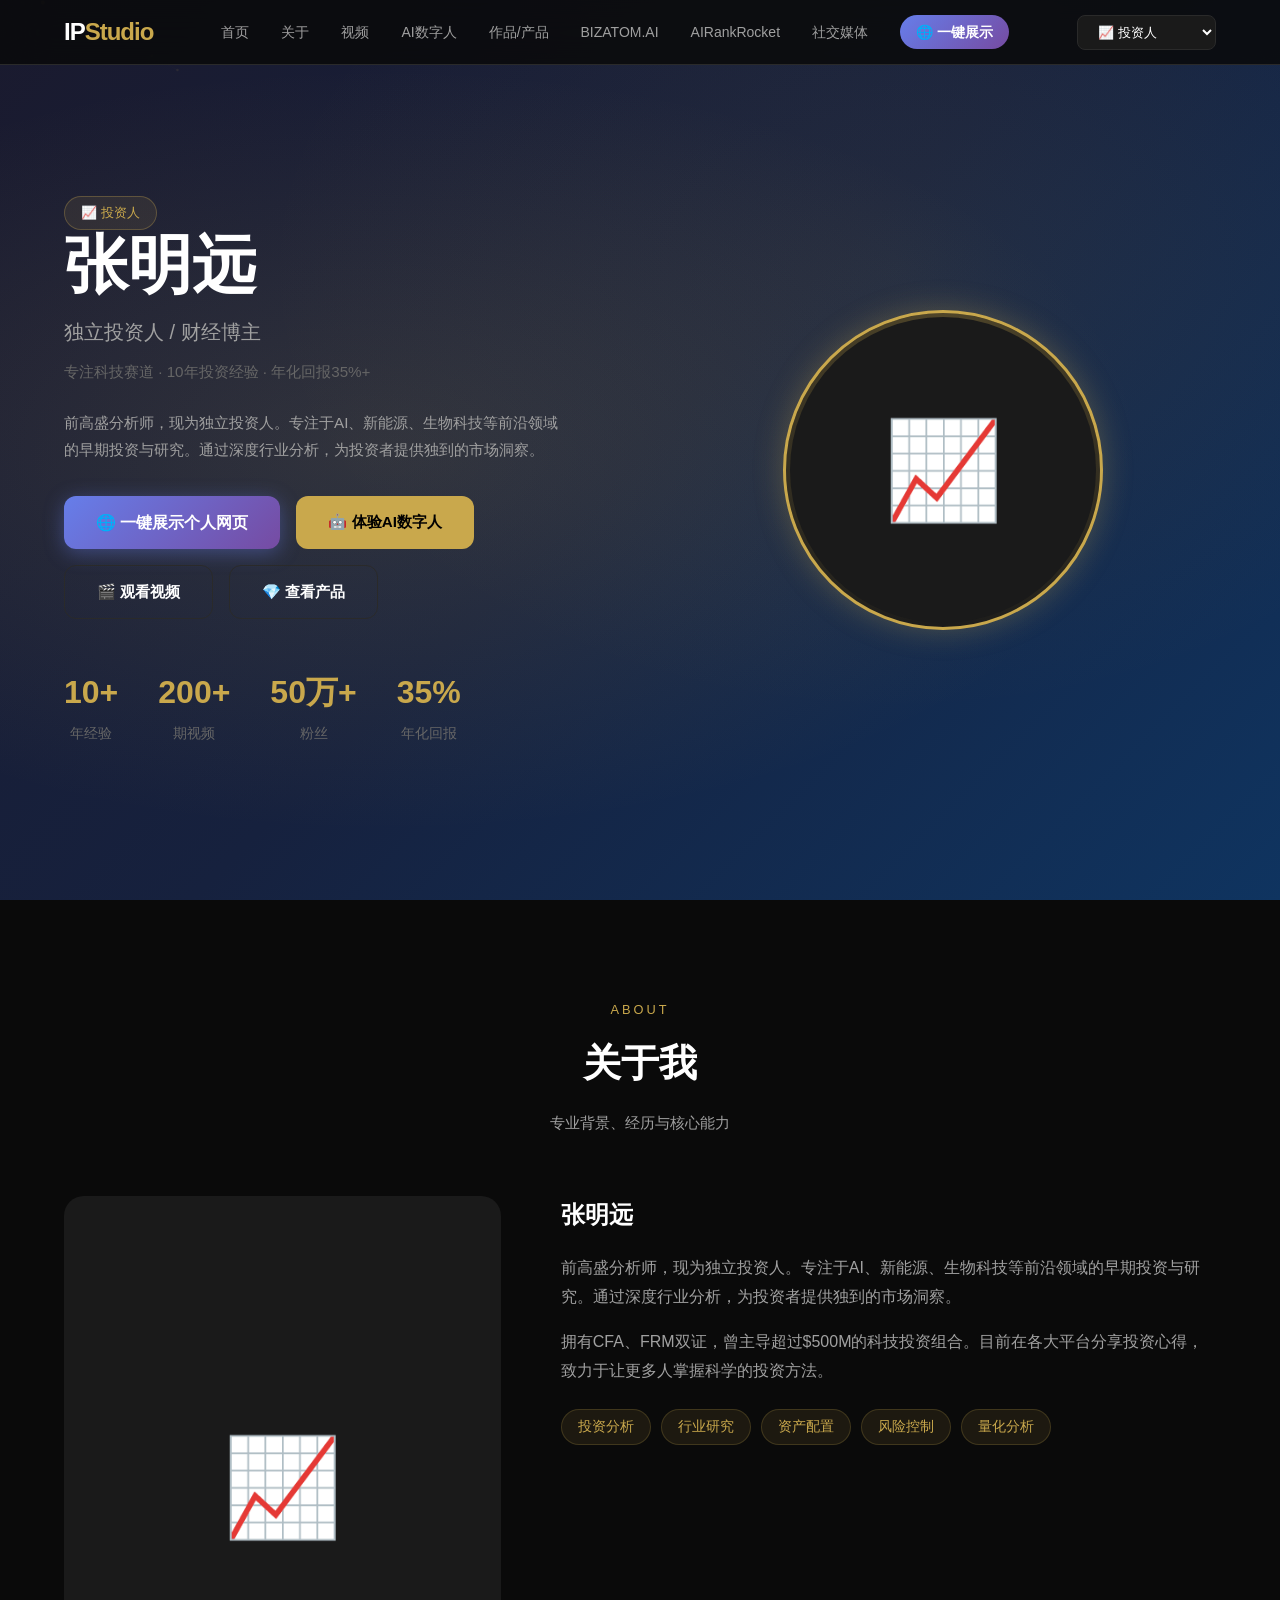
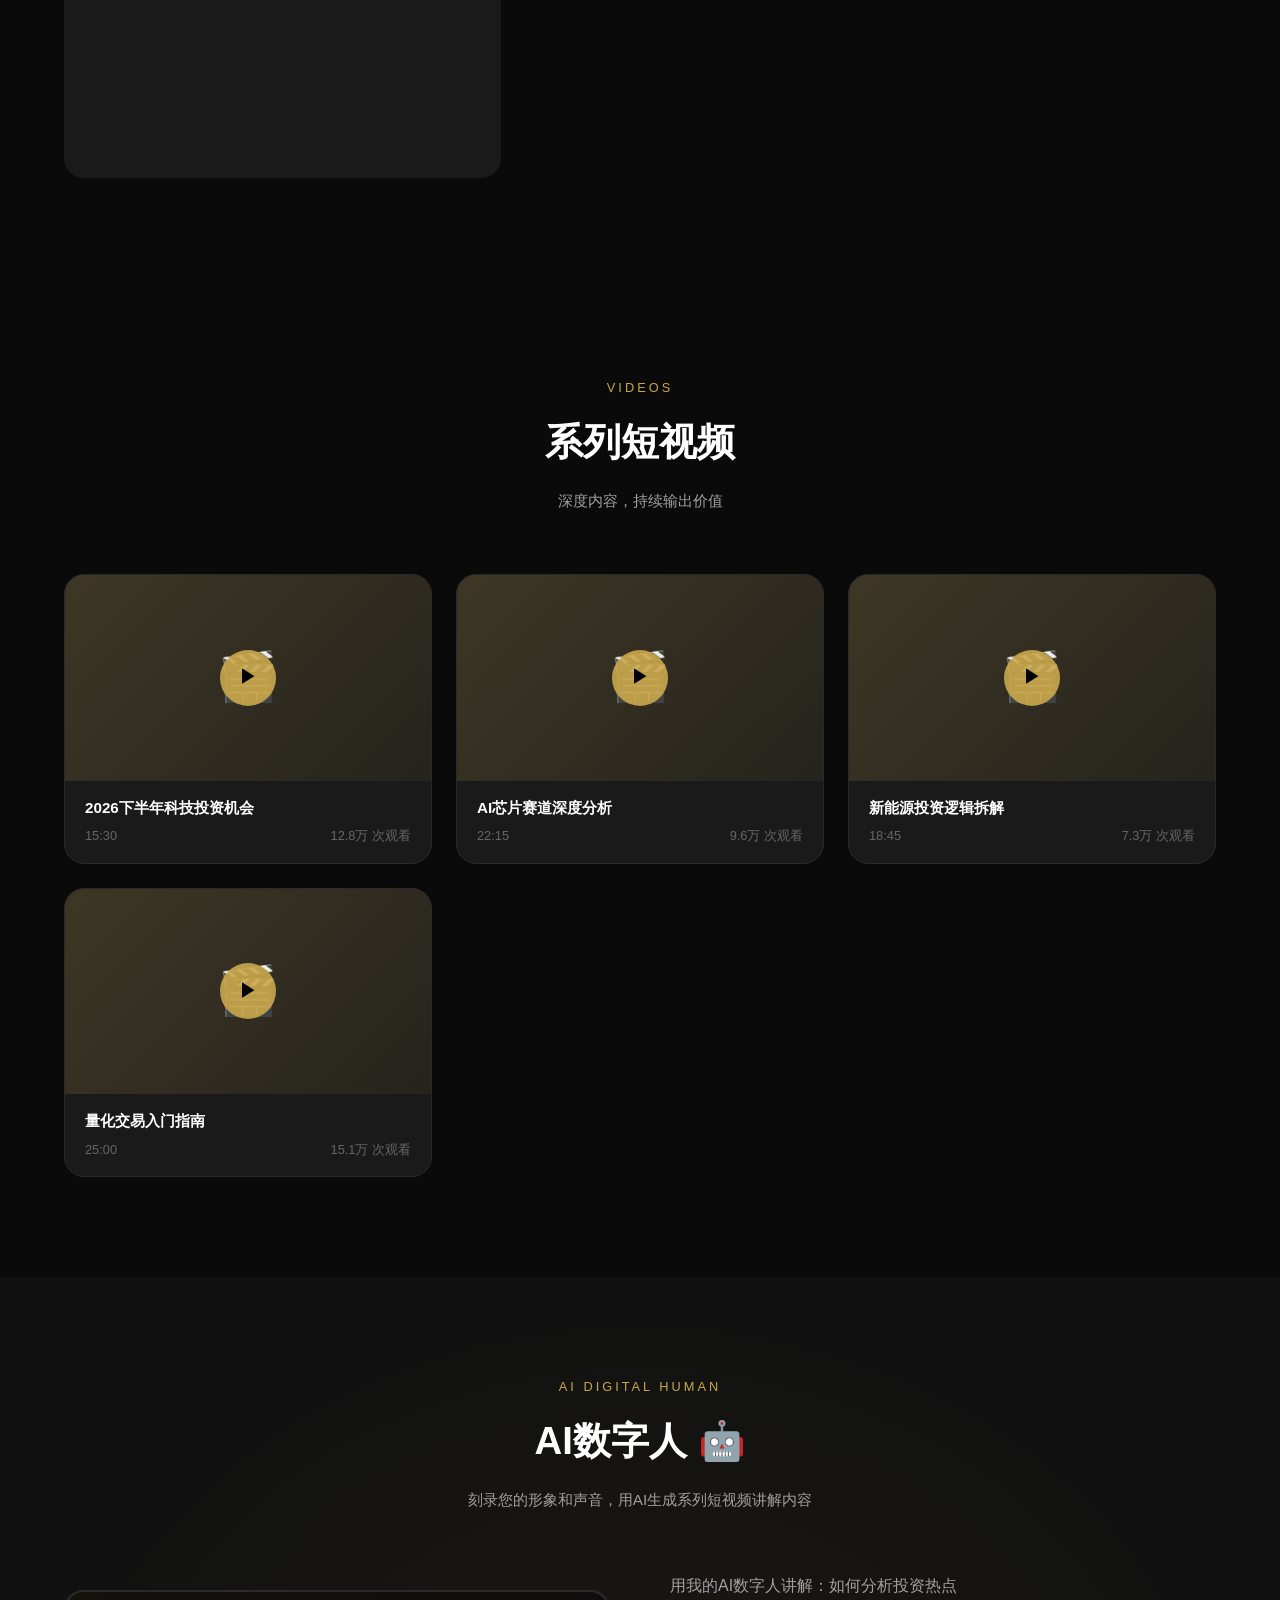
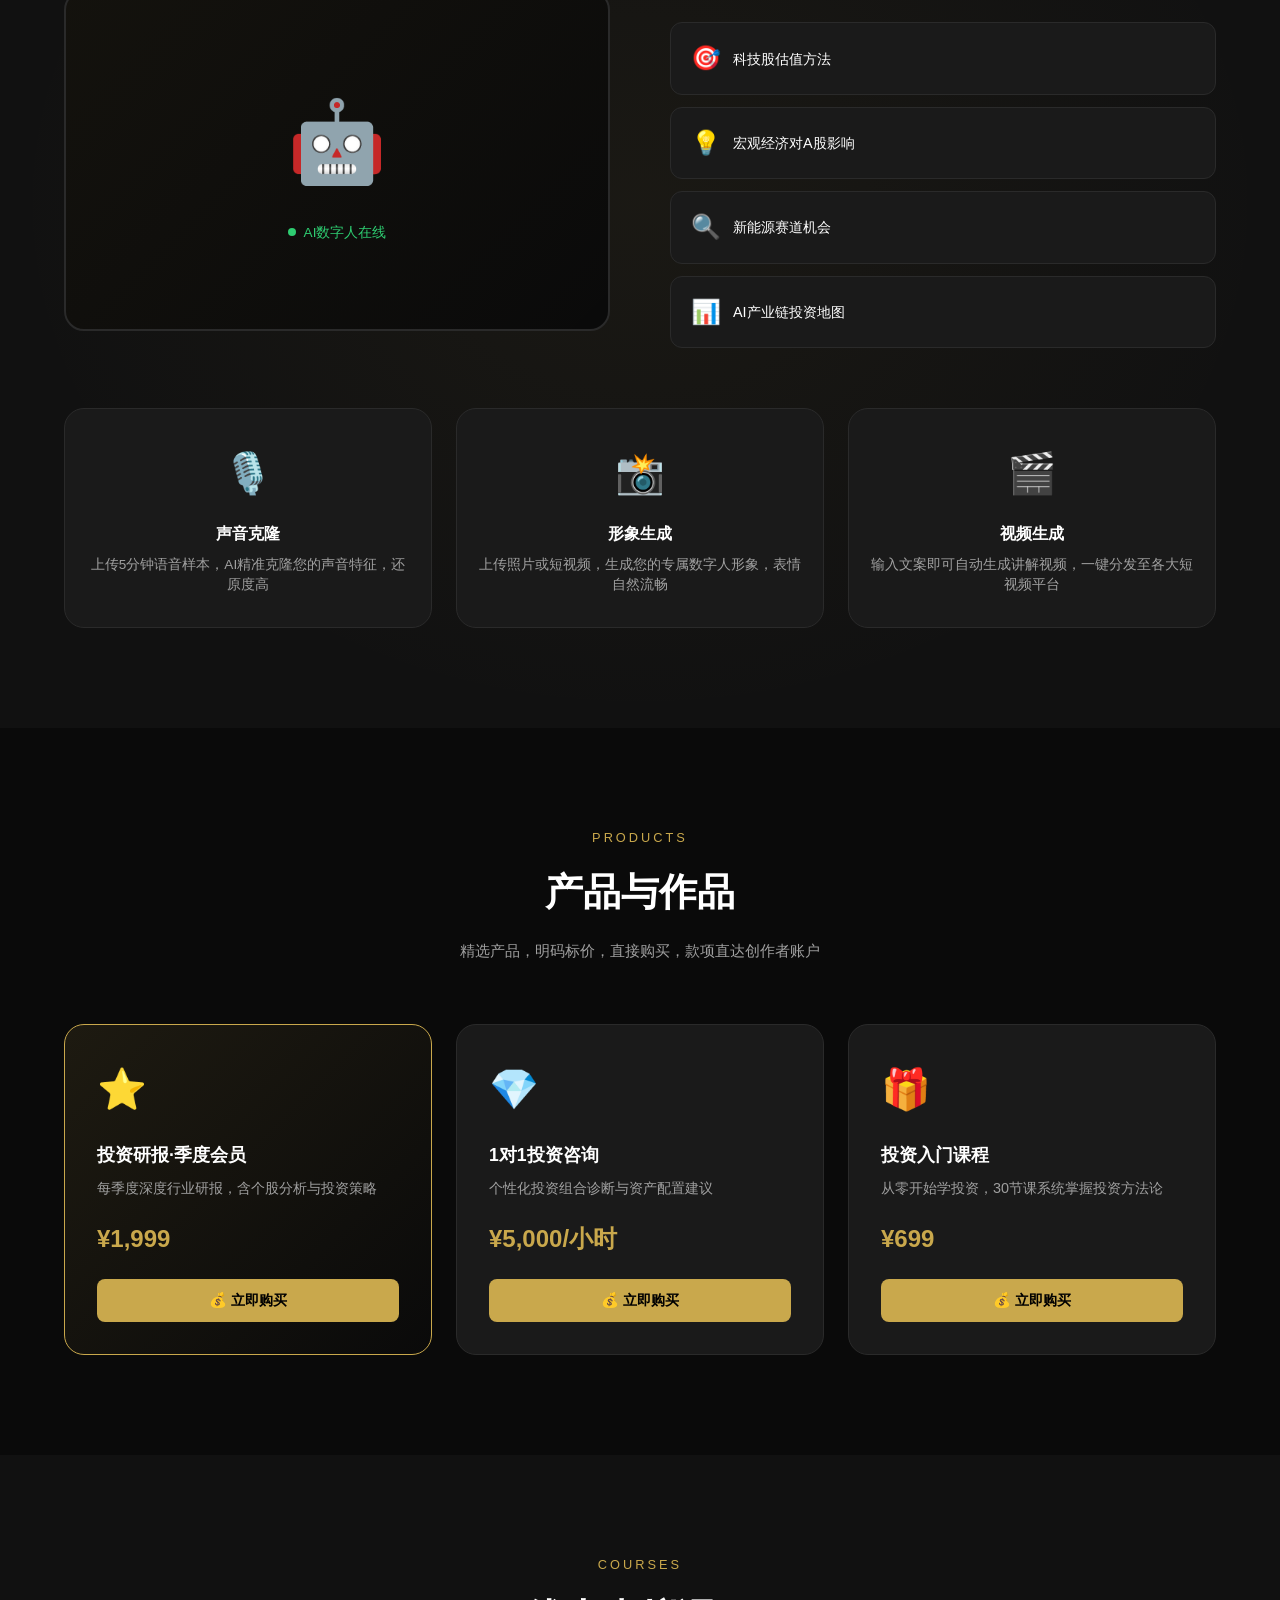
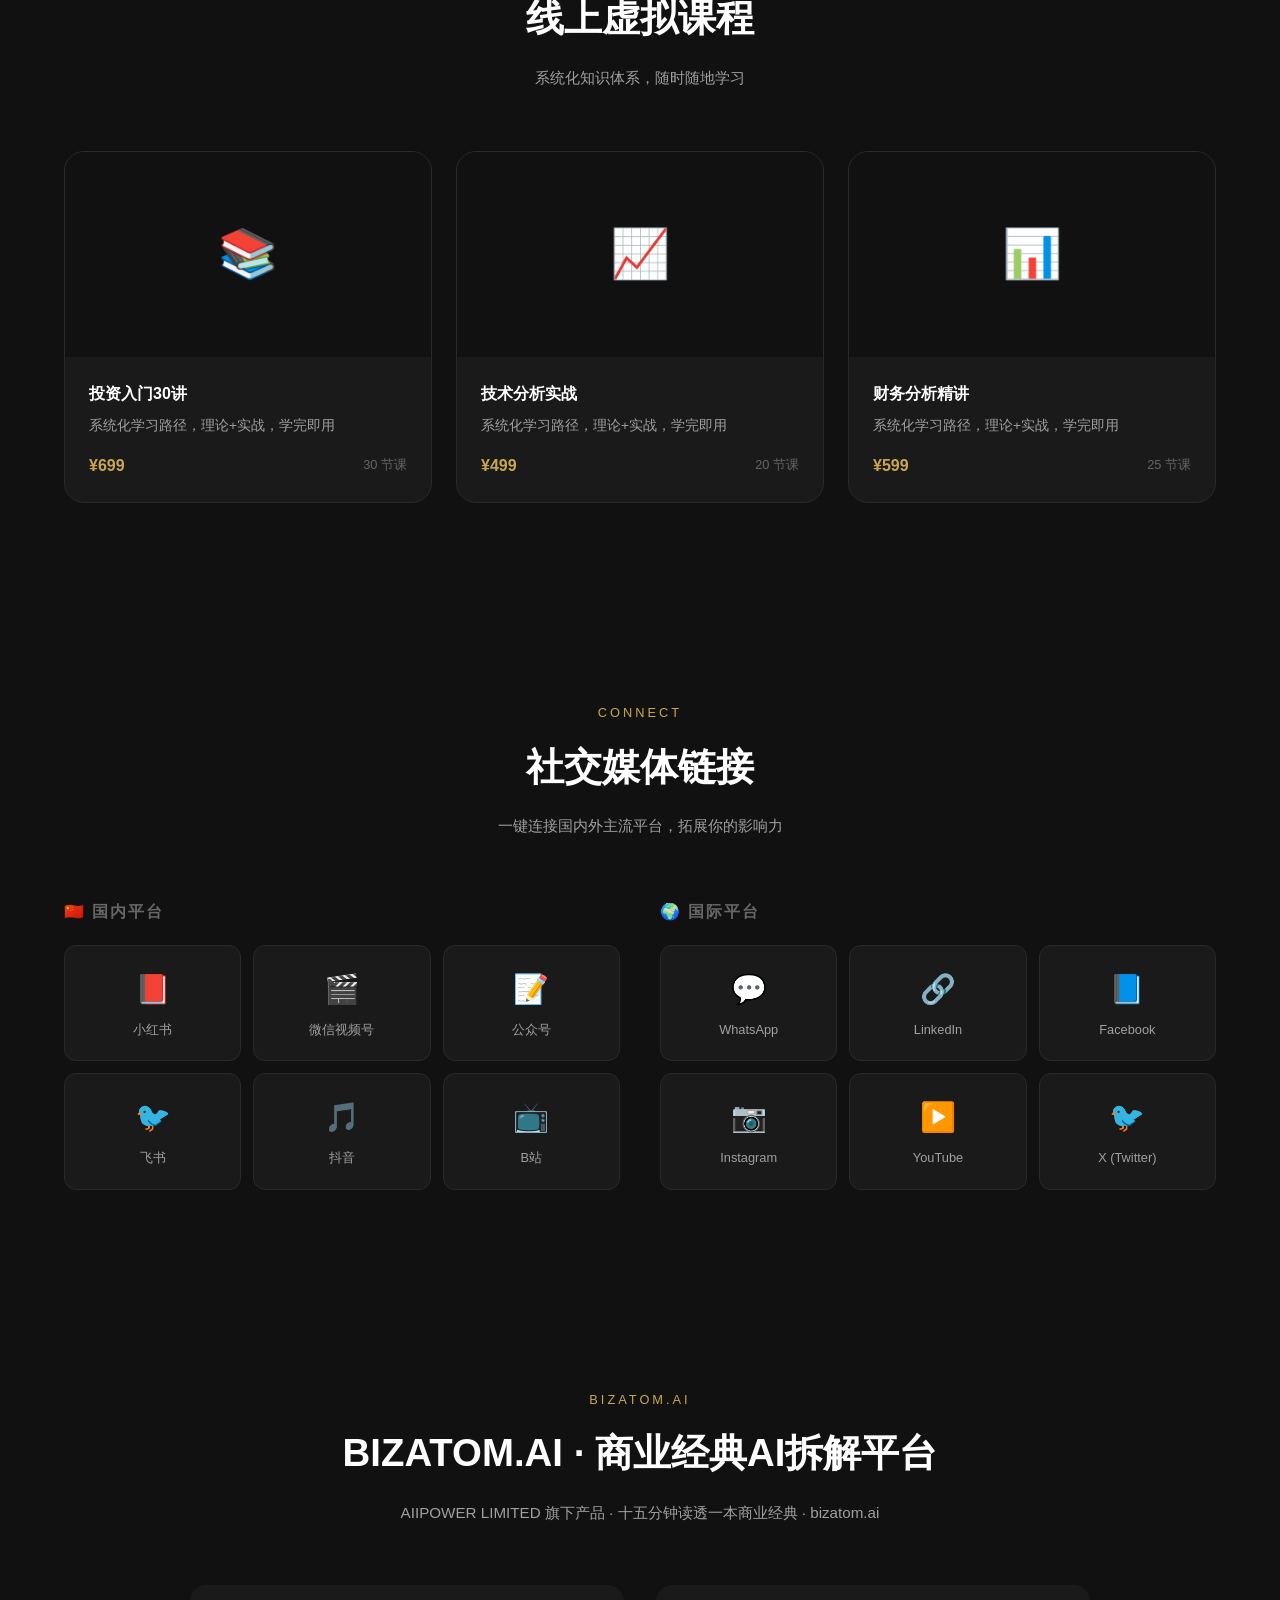
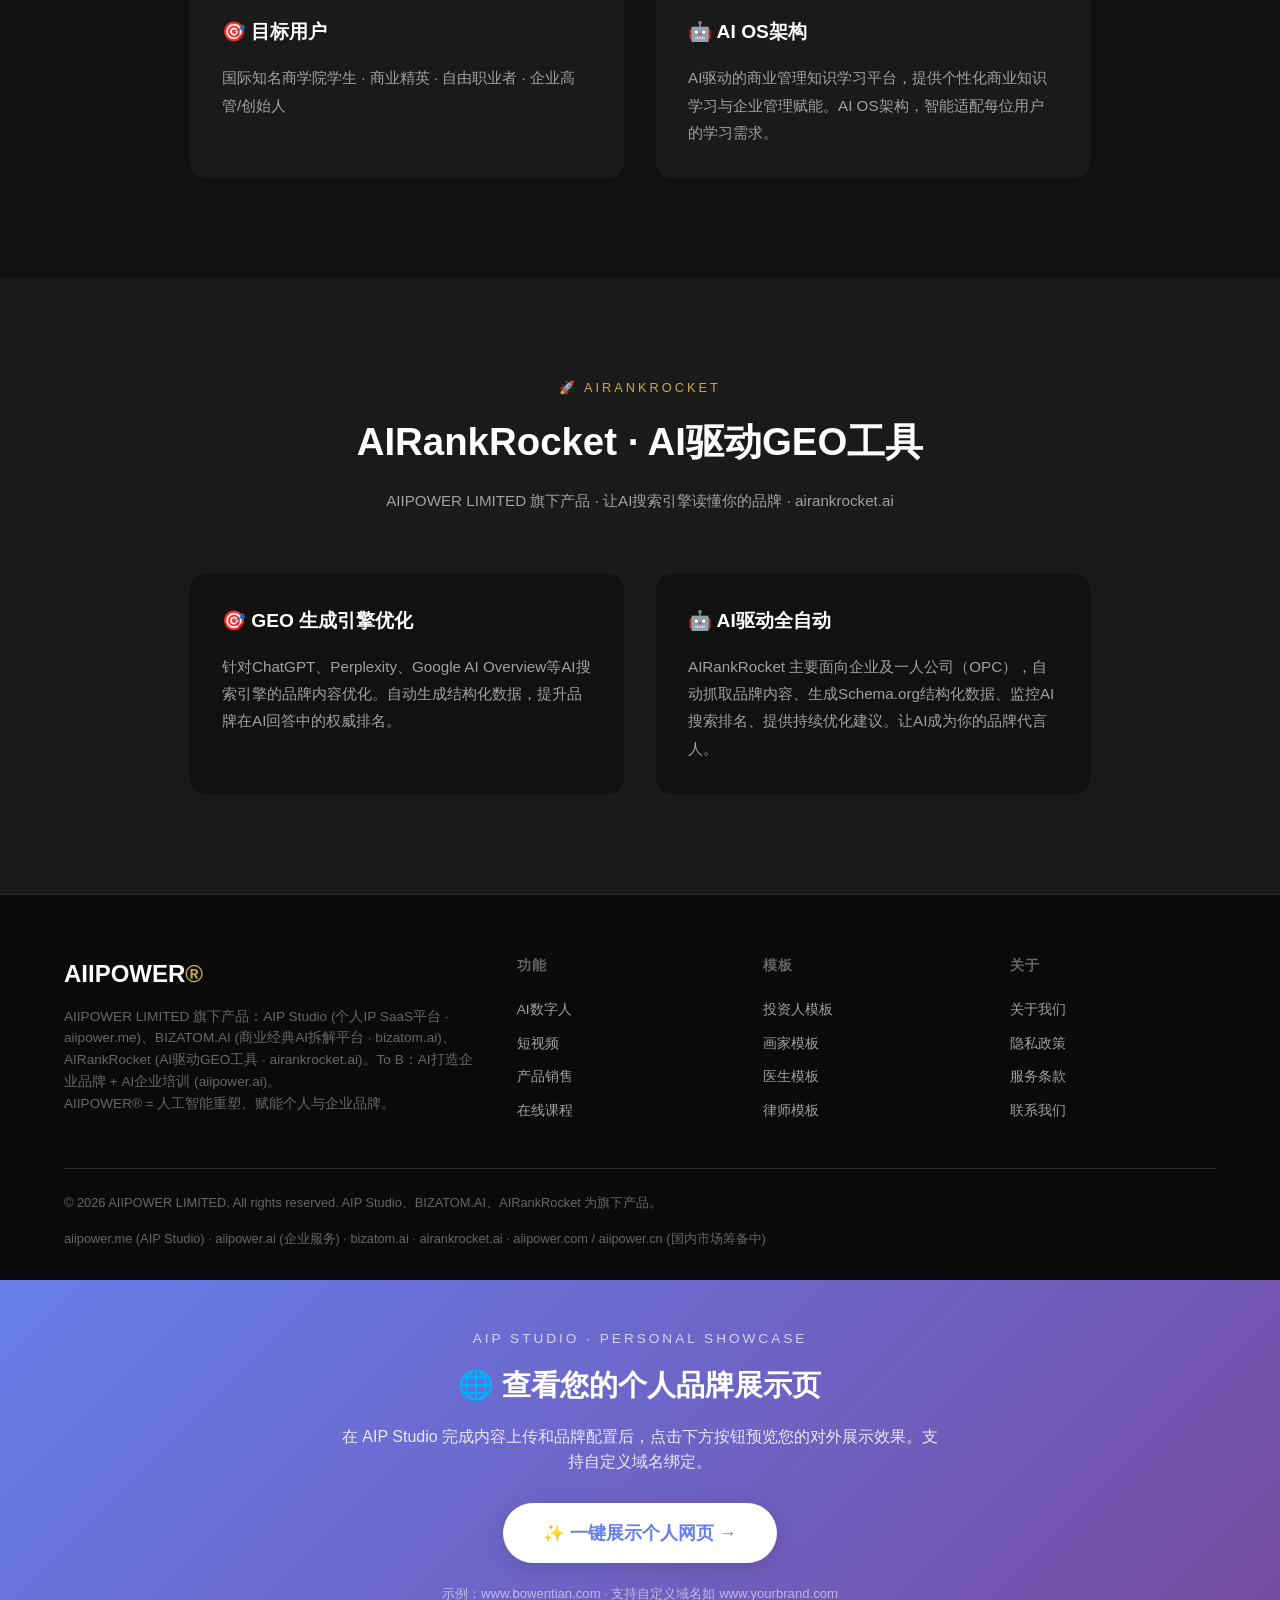
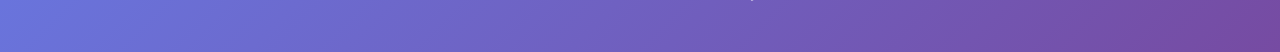
==== commit bc048014: "feat: 替换 BizAtom landing page + 三模块配色分工明确 - bizatom.html: 完全重写，商业经典书籍 AI 拆解平台（十五分钟读透一本商业经典） - 配色：Biz" ====
--- a/index.html
+++ b/index.html
@@ -4,7 +4,7 @@
 <meta charset="UTF-8">
 <meta name="viewport" content="width=device-width, initial-scale=1.0">
 <title>AIP Studio · BIZATOM.AI · AIRankRocket | AIIPOWER LIMITED 企业服务</title>
-<meta name="description" content="AIIPOWER LIMITED 旗下产品：AIP Studio (个人IP SaaS平台 · aiipower.me)、BIZATOM.AI (AI商业管理知识平台)、AIRankRocket (AI驱动GEO工具)。To B 企业服务：AI打造企业品牌 + AI企业培训 (aiipower.ai)。AIIPOWER®️ = 人工智能重塑、赋能个人与企业品牌。">
+<meta name="description" content="AIIPOWER LIMITED 旗下产品：AIP Studio (个人IP SaaS平台 · aiipower.me)、BIZATOM.AI (商业经典AI拆解平台)、AIRankRocket (AI驱动GEO工具)。To B 企业服务：AI打造企业品牌 + AI企业培训 (aiipower.ai)。AIIPOWER®️ = 人工智能重塑、赋能个人与企业品牌。">
 <link rel="stylesheet" href="css/variables.css">
 <link rel="stylesheet" href="css/layout.css">
 <link rel="stylesheet" href="css/hero.css">
@@ -226,8 +226,8 @@
   <div class="container">
     <div class="section-header fade-in">
       <p class="section-label">BIZATOM.AI</p>
-      <h2 class="section-title">BIZATOM.AI · AI商业管理知识平台</h2>
-      <p class="section-desc">AIIPOWER LIMITED 旗下产品 · 针对商业精英的AI驱动学习平台 · bizatom.ai</p>
+      <h2 class="section-title">BIZATOM.AI · 商业经典AI拆解平台</h2>
+      <p class="section-desc">AIIPOWER LIMITED 旗下产品 · 十五分钟读透一本商业经典 · bizatom.ai</p>
     </div>
     <div style="display:grid;grid-template-columns:repeat(auto-fit,minmax(300px,1fr));gap:32px;max-width:900px;margin:0 auto;">
       <div style="background:var(--bg-card);border:1px solid var(--border);border-radius:16px;padding:32px;">
@@ -277,7 +277,7 @@
     <div class="footer-grid">
       <div class="footer-brand">
         <h3>AIIPOWER<span>®️</span></h3>
-        <p>AIIPOWER LIMITED 旗下产品：AIP Studio (个人IP SaaS平台 · aiipower.me)、BIZATOM.AI (AI商业管理知识平台 · bizatom.ai)、AIRankRocket (AI驱动GEO工具 · airankrocket.ai)。To B：AI打造企业品牌 + AI企业培训 (aiipower.ai)。<br>AIIPOWER®️ = 人工智能重塑、赋能个人与企业品牌。</p>
+        <p>AIIPOWER LIMITED 旗下产品：AIP Studio (个人IP SaaS平台 · aiipower.me)、BIZATOM.AI (商业经典AI拆解平台 · bizatom.ai)、AIRankRocket (AI驱动GEO工具 · airankrocket.ai)。To B：AI打造企业品牌 + AI企业培训 (aiipower.ai)。<br>AIIPOWER®️ = 人工智能重塑、赋能个人与企业品牌。</p>
       </div>
       <div class="footer-col">
         <h4>功能</h4>
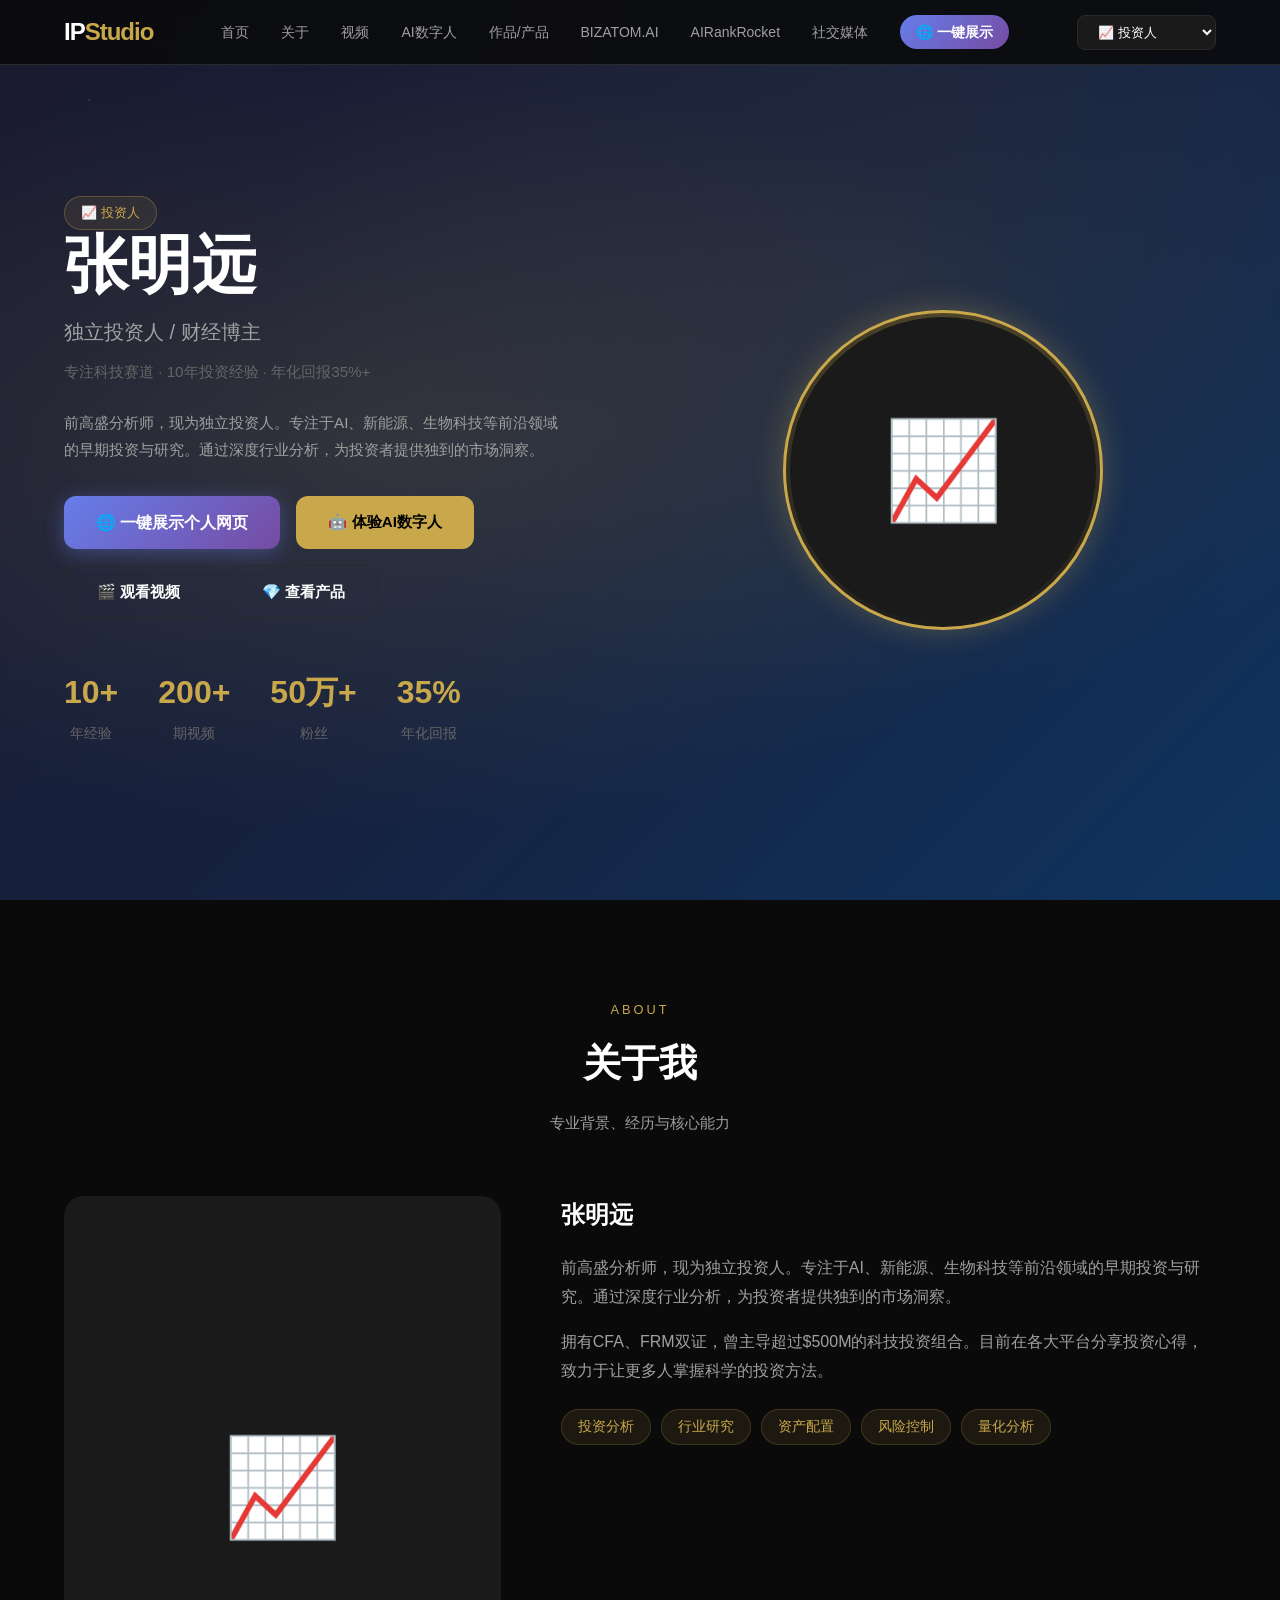
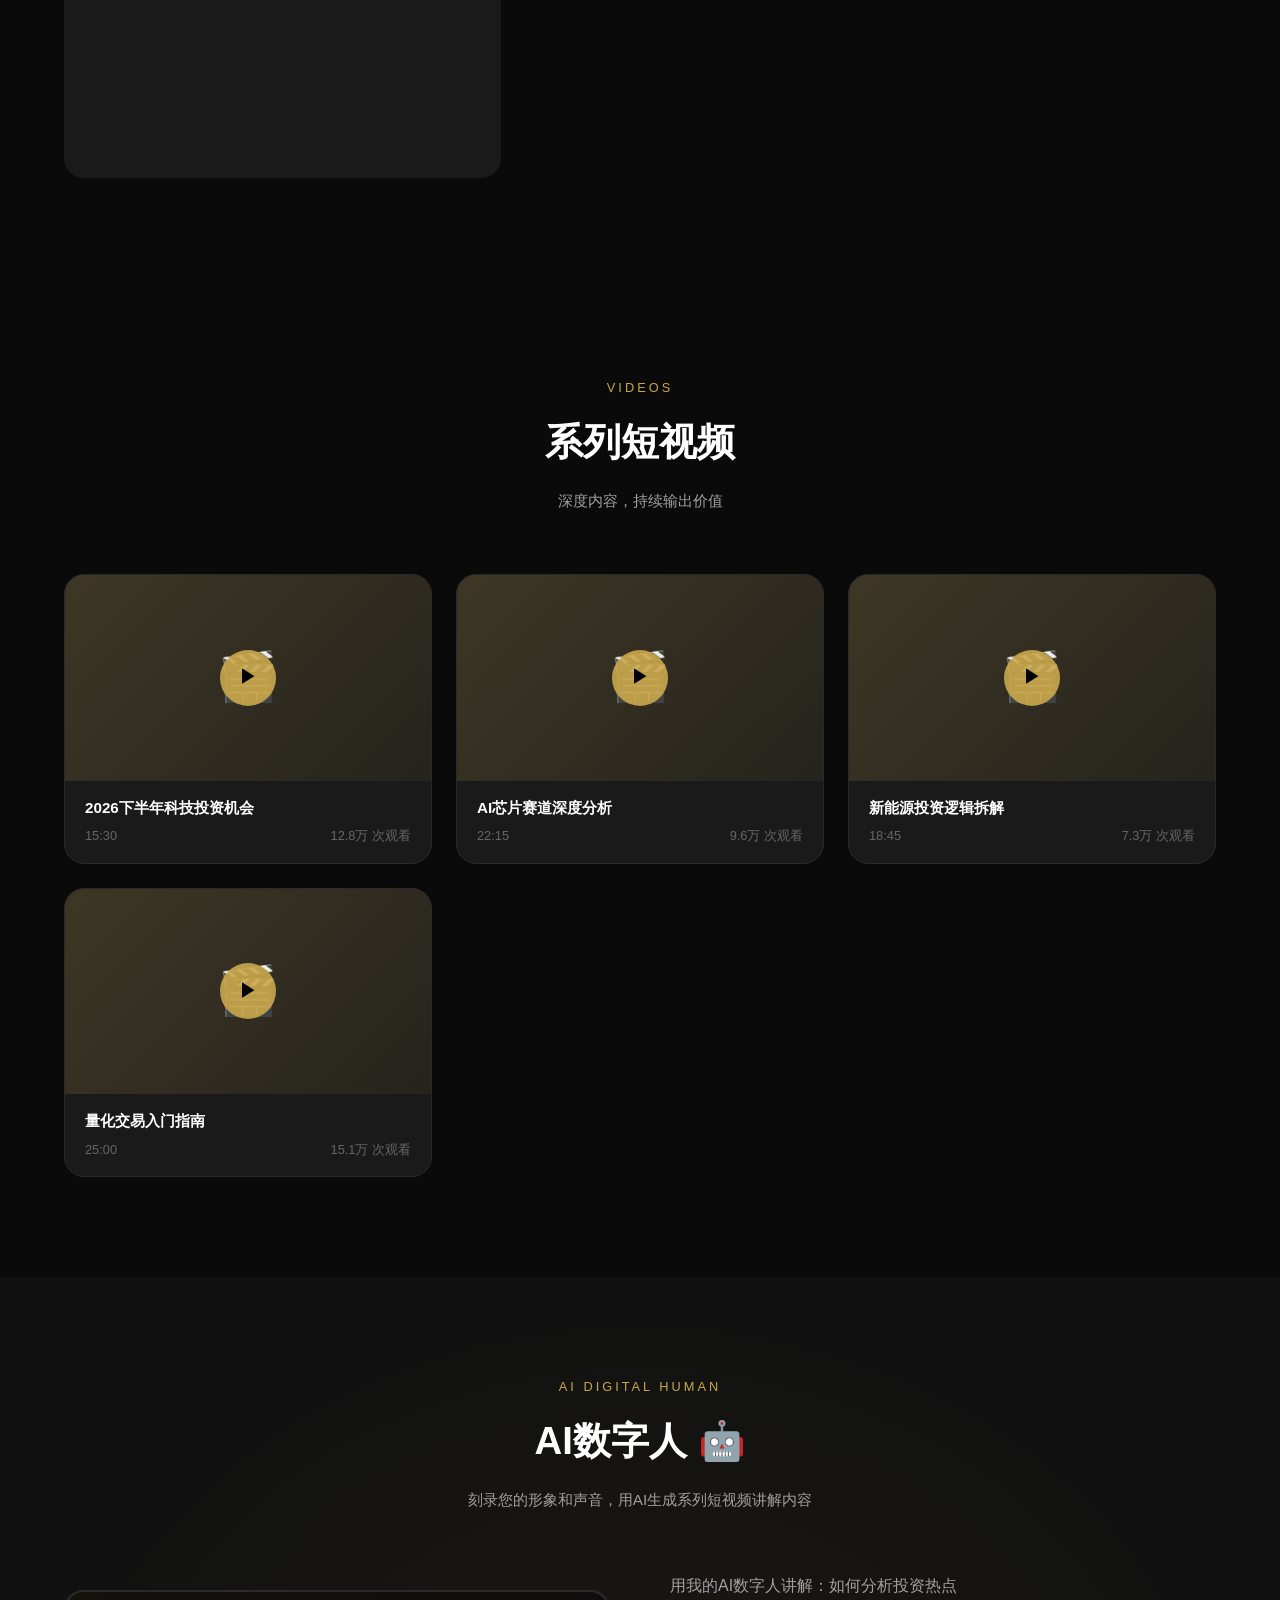
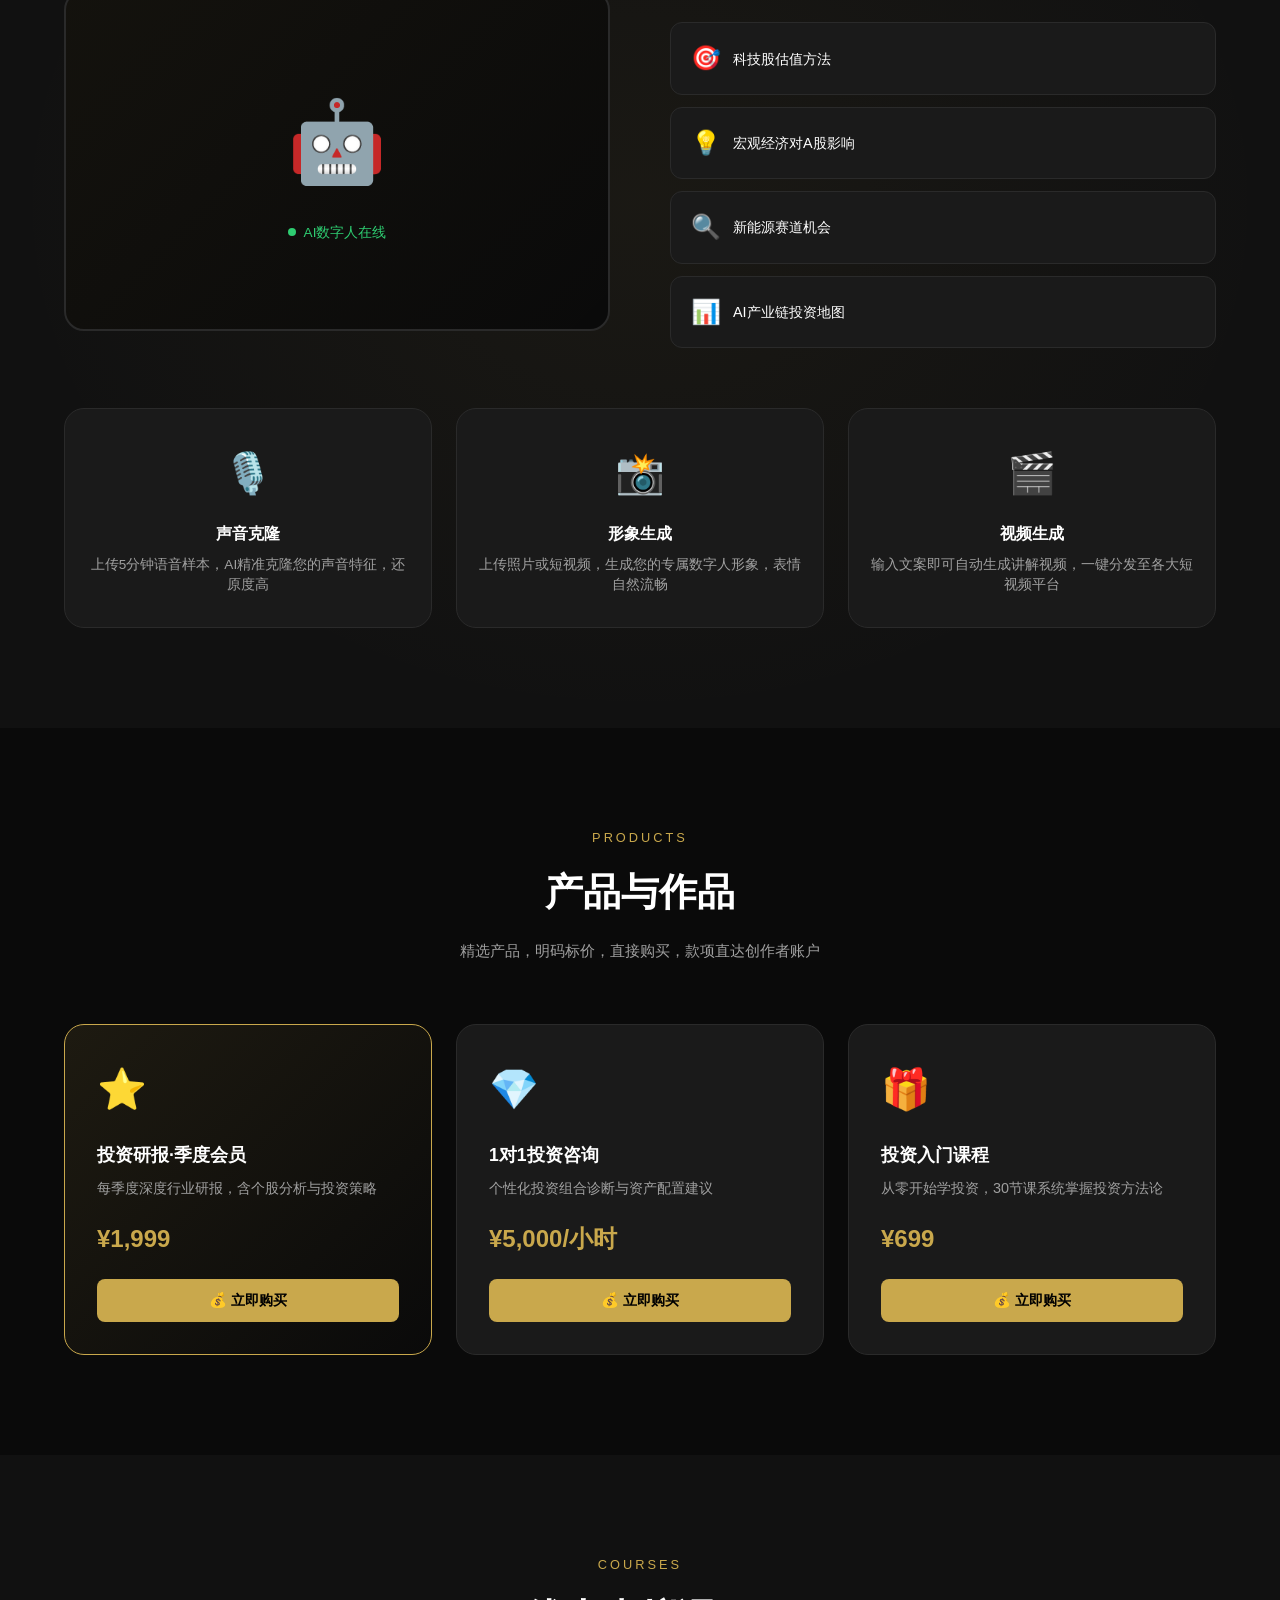
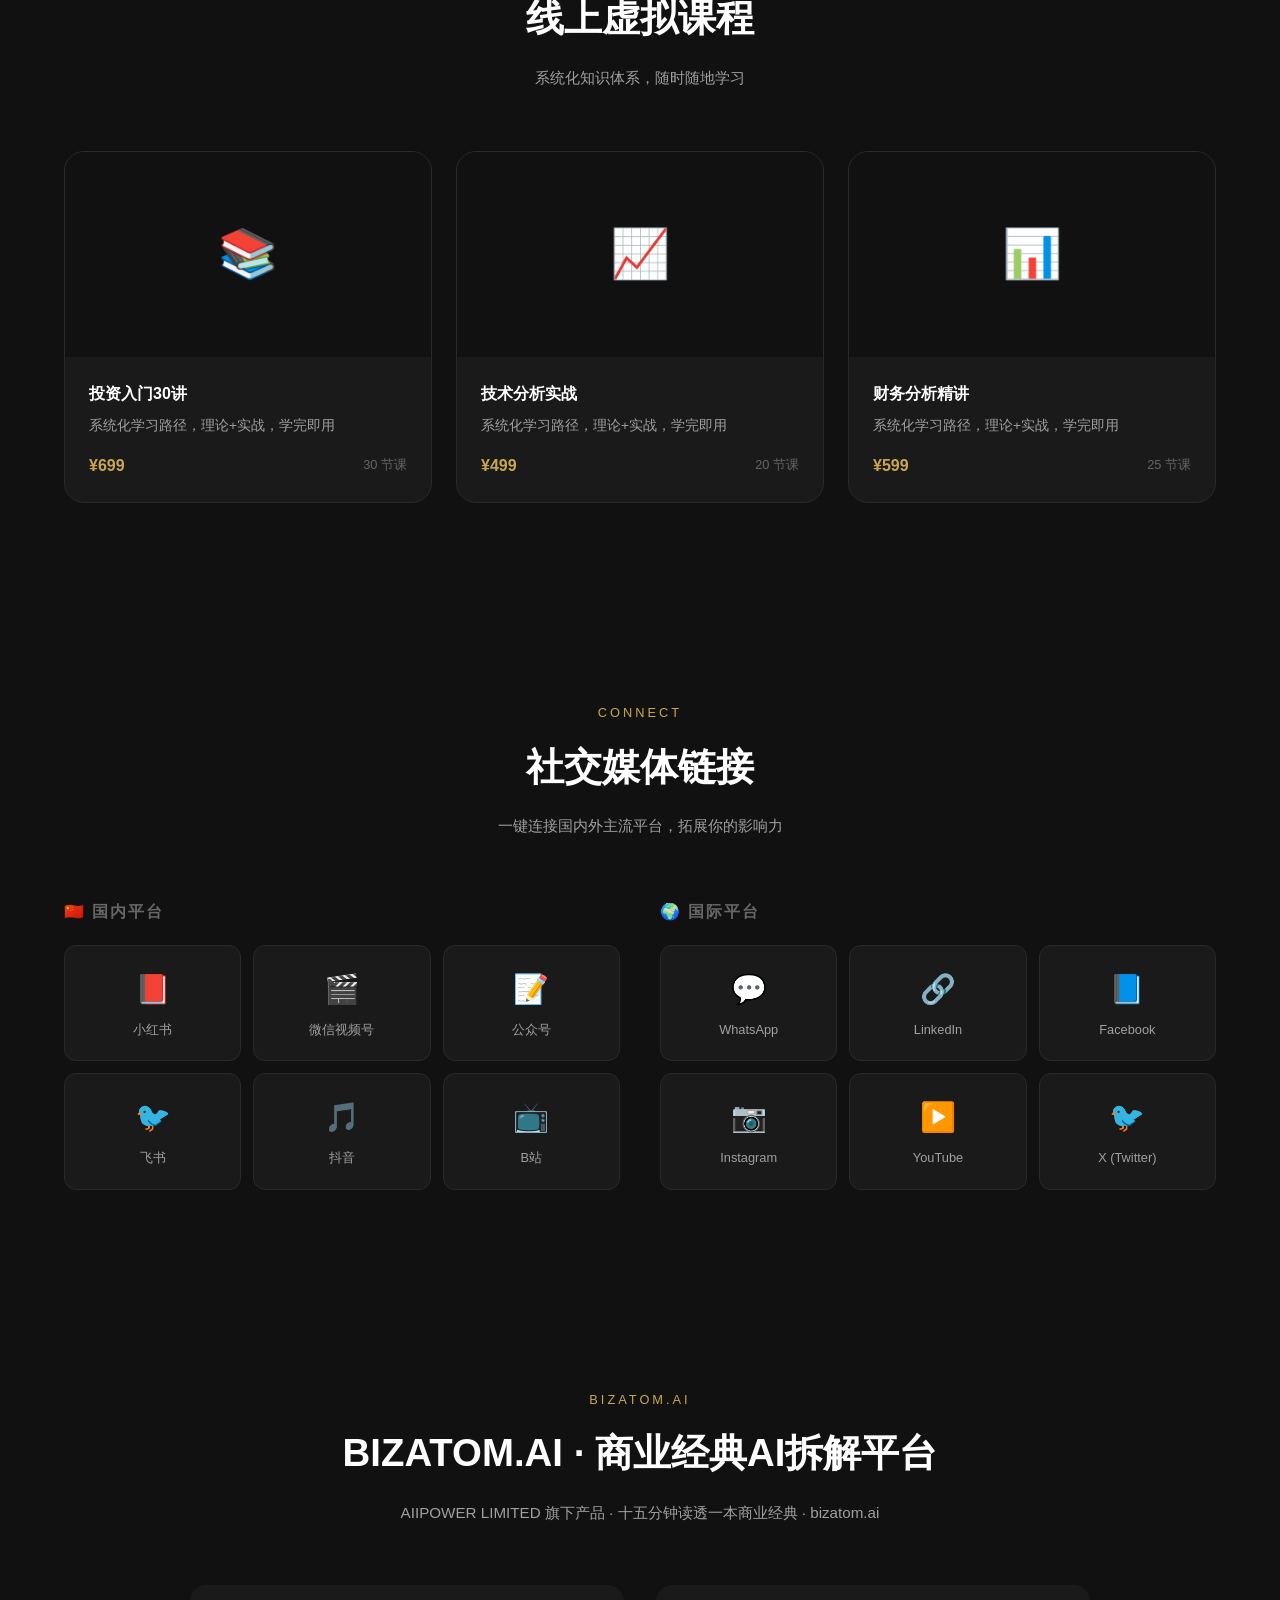
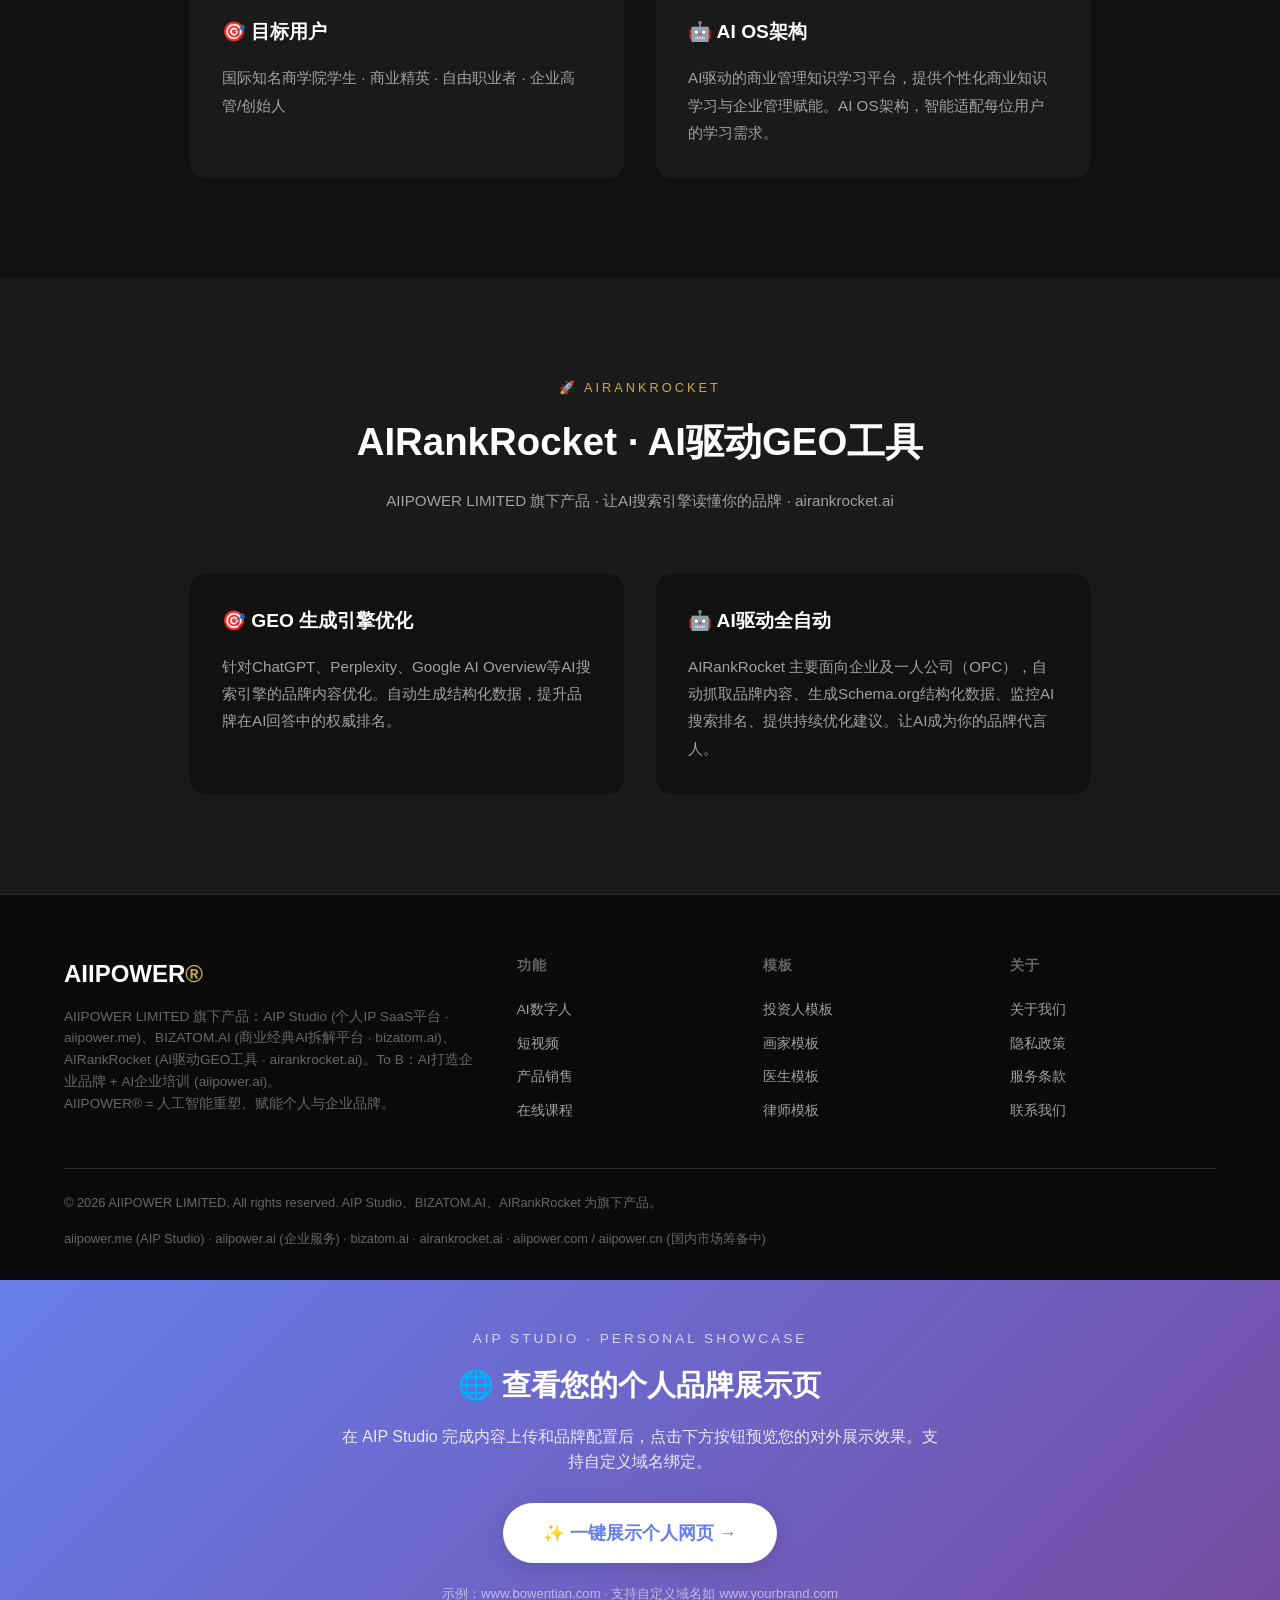
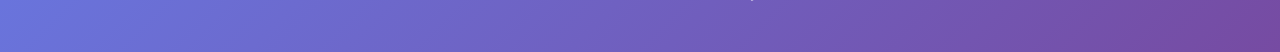
==== commit e002a10e: "fix: aiipower.me 修复所有空链接(href="#")，Manus P1问题 - Logo链接改为 index.html - 页脚隐私政策/服务条款/联系我们 → 有效链接 - 模板切换" ====
--- a/index.html
+++ b/index.html
@@ -19,7 +19,7 @@
 <!-- ===== 导航栏 ===== -->
 <nav class="navbar" id="navbar">
   <div class="nav-inner">
-      <a href="#" class="nav-logo">IP<span>Studio</span></a>
+      <a href="index.html" class="nav-logo">IP<span>Studio</span></a>
       <div class="nav-links">
         <a href="#home" class="nav-link active">首页</a>
         <a href="#about" class="nav-link">关于</a>
@@ -288,17 +288,17 @@
       </div>
       <div class="footer-col">
         <h4>模板</h4>
-        <a href="#" onclick="switchProfession('investor')">投资人模板</a>
-        <a href="#" onclick="switchProfession('painter')">画家模板</a>
-        <a href="#" onclick="switchProfession('doctor')">医生模板</a>
-        <a href="#" onclick="switchProfession('lawyer')">律师模板</a>
+        <a href="javascript:void(0)" onclick="switchProfession('investor')">投资人模板</a>
+        <a href="javascript:void(0)" onclick="switchProfession('painter')">画家模板</a>
+        <a href="javascript:void(0)" onclick="switchProfession('doctor')">医生模板</a>
+        <a href="javascript:void(0)" onclick="switchProfession('lawyer')">律师模板</a>
       </div>
       <div class="footer-col">
         <h4>关于</h4>
         <a href="#about">关于我们</a>
-        <a href="#">隐私政策</a>
-        <a href="#">服务条款</a>
-        <a href="#">联系我们</a>
+        <a href="privacy.html">隐私政策</a>
+        <a href="terms.html">服务条款</a>
+        <a href="mailto:bowen@bowentian.com">联系我们</a>
       </div>
     </div>
     <div class="footer-bottom">
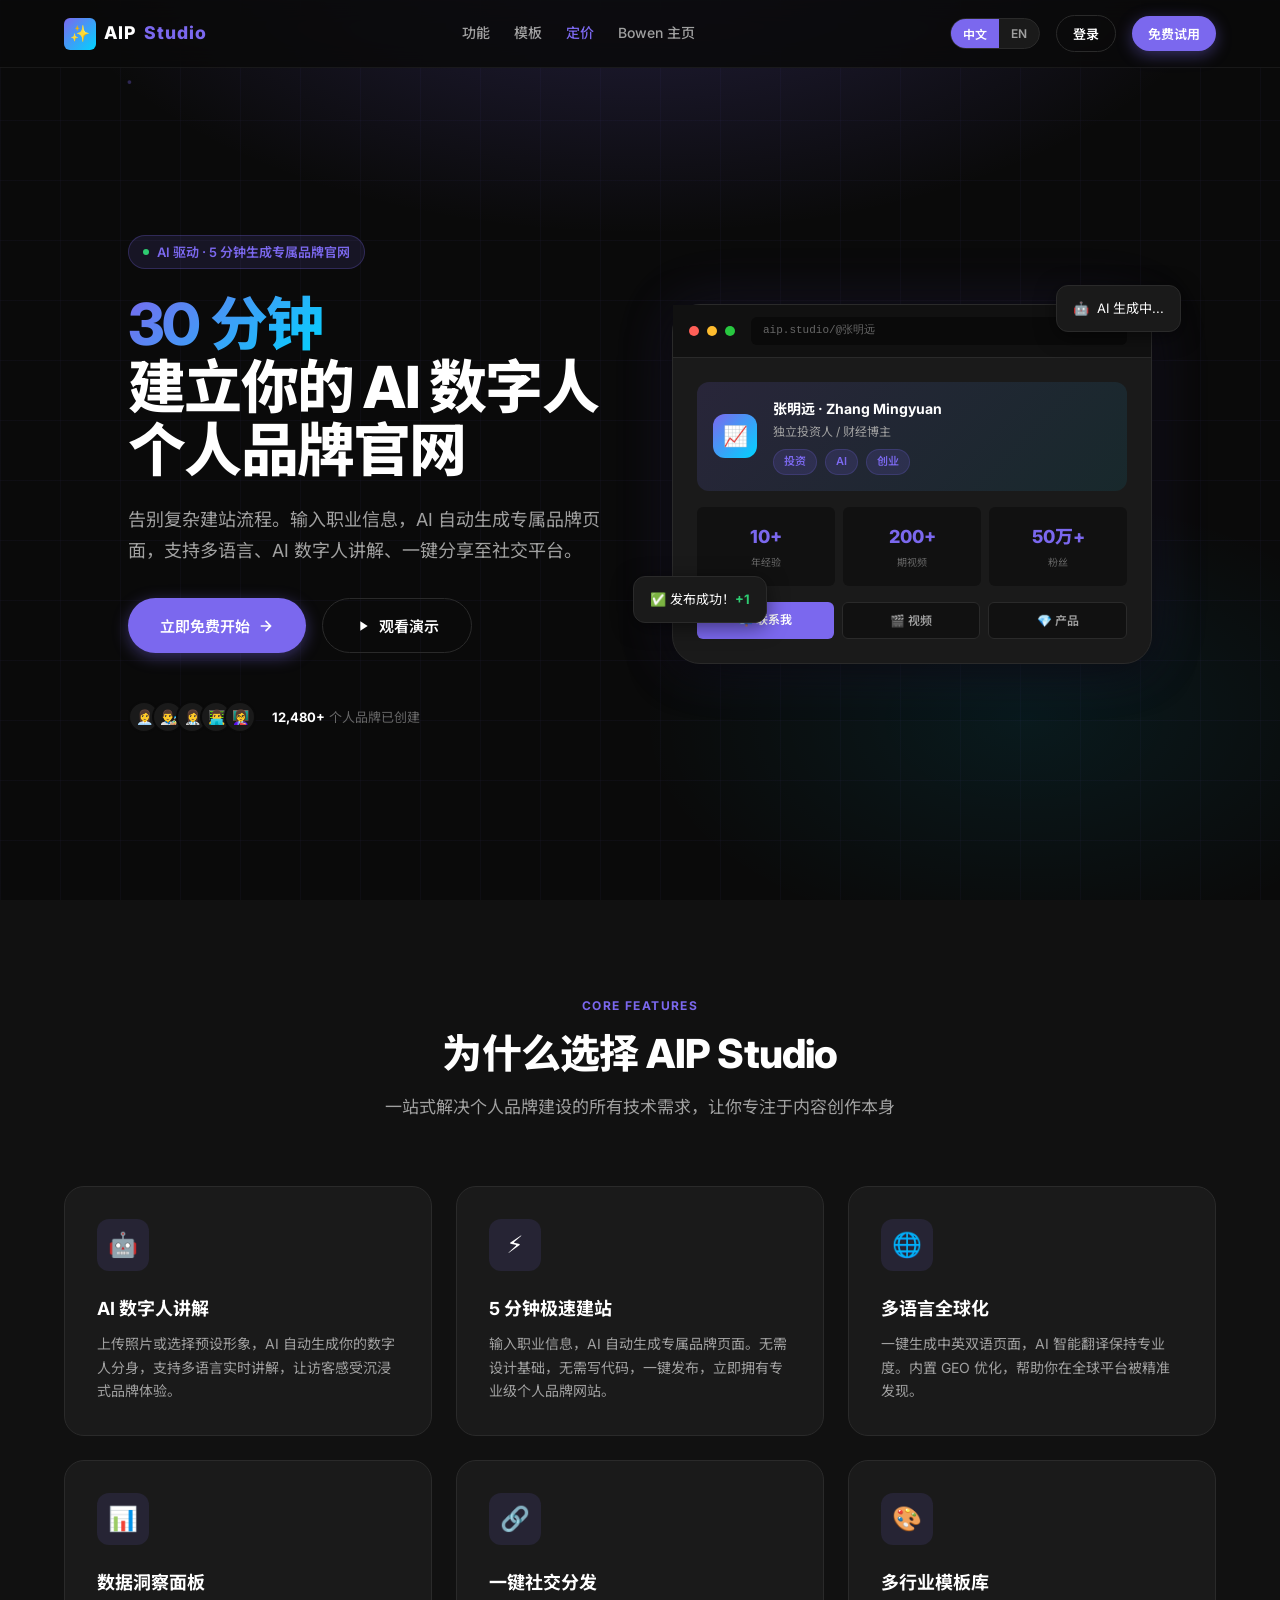
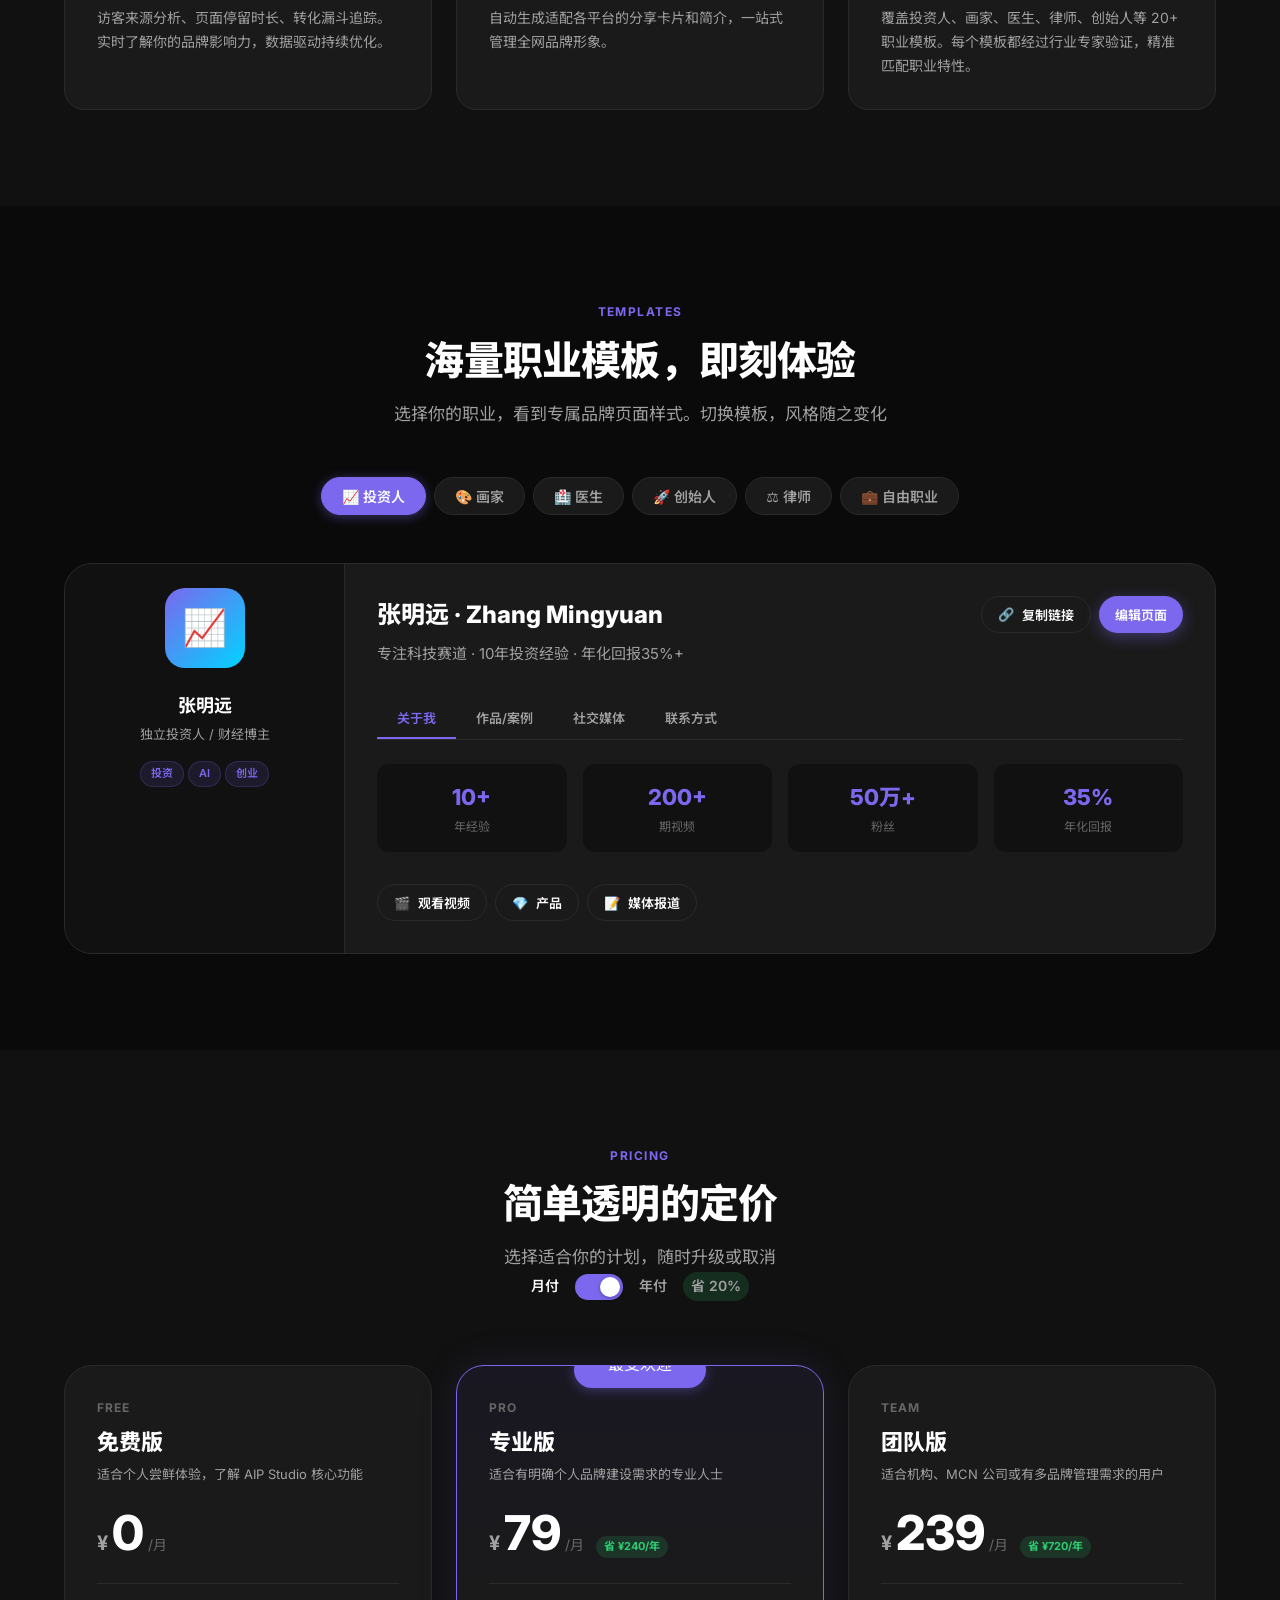
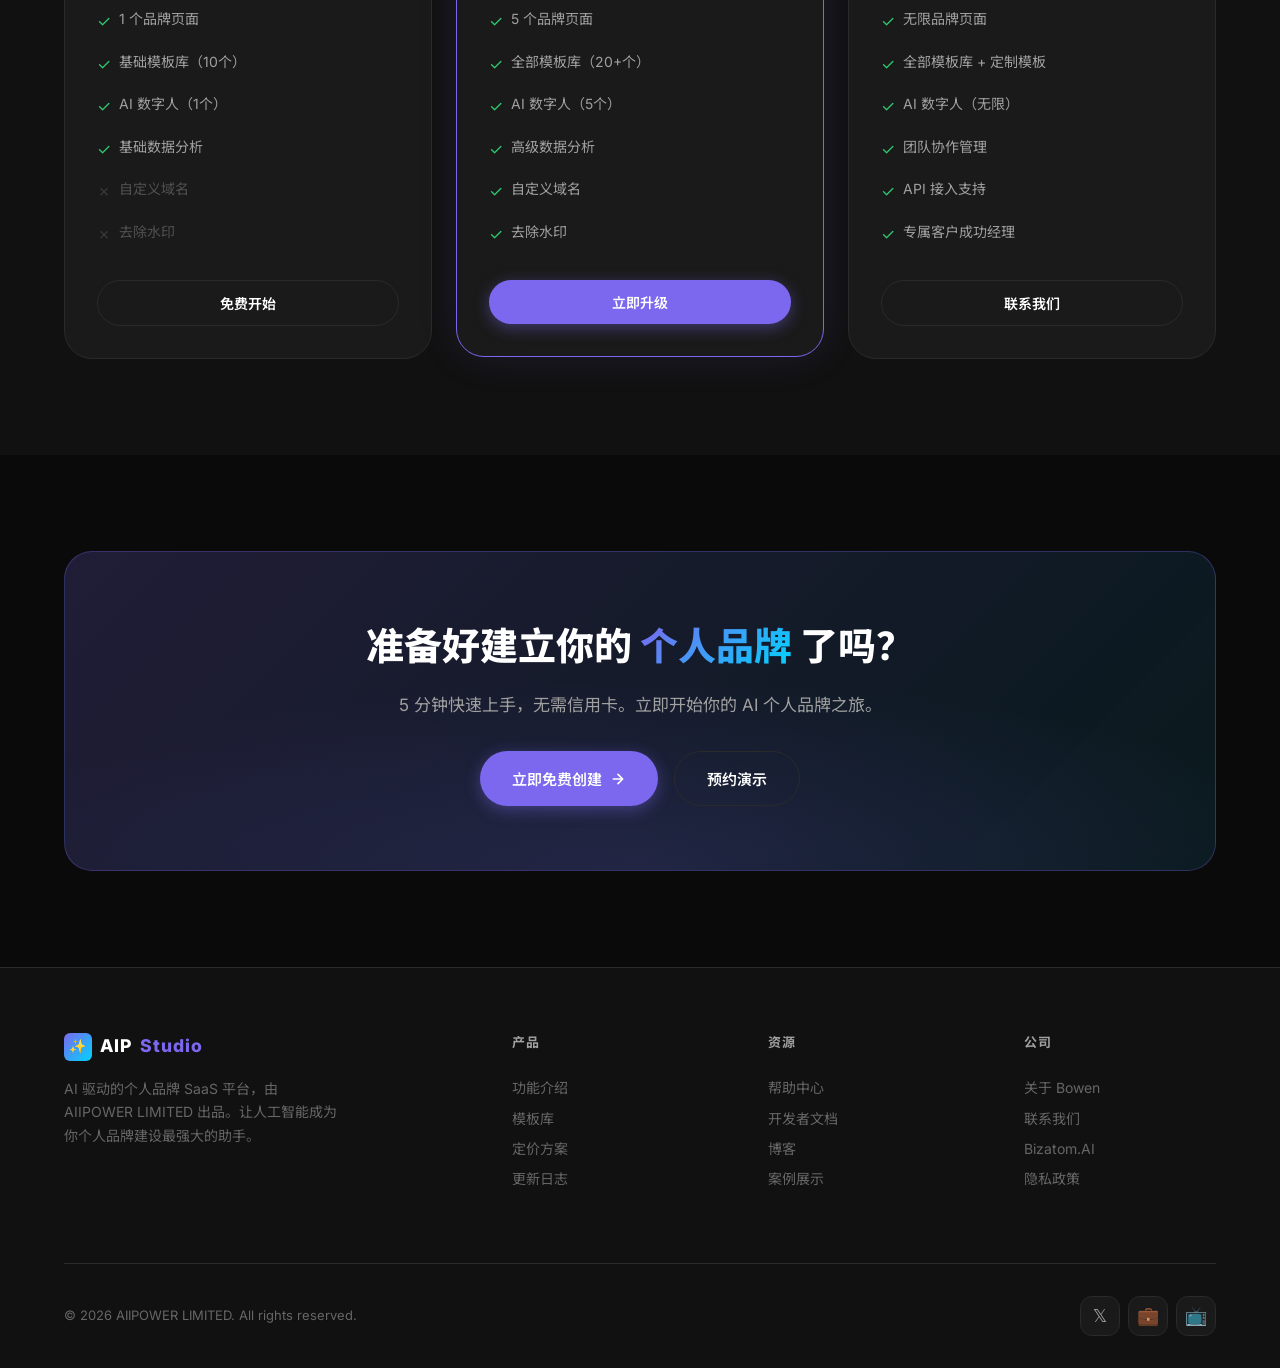
==== commit 490302b4: "feat: deploy stone prototypes - replace index.html & bowen.html with fixed versions - Replaced index" ====
--- a/index.html
+++ b/index.html
@@ -3,361 +3,673 @@
 <head>
 <meta charset="UTF-8">
 <meta name="viewport" content="width=device-width, initial-scale=1.0">
-<title>AIP Studio · BIZATOM.AI · AIRankRocket | AIIPOWER LIMITED 企业服务</title>
-<meta name="description" content="AIIPOWER LIMITED 旗下产品：AIP Studio (个人IP SaaS平台 · aiipower.me)、BIZATOM.AI (商业经典AI拆解平台)、AIRankRocket (AI驱动GEO工具)。To B 企业服务：AI打造企业品牌 + AI企业培训 (aiipower.ai)。AIIPOWER®️ = 人工智能重塑、赋能个人与企业品牌。">
-<link rel="stylesheet" href="css/variables.css">
-<link rel="stylesheet" href="css/layout.css">
-<link rel="stylesheet" href="css/hero.css">
-<link rel="stylesheet" href="css/sections.css">
-<link rel="stylesheet" href="css/content.css">
-<link rel="stylesheet" href="css/ai-social.css">
-<link rel="stylesheet" href="css/social-footer.css">
-<link rel="stylesheet" href="css/responsive.css">
+<title>AIP Studio — AI驱动的个人IP SaaS平台</title>
+<link rel="preconnect" href="https://fonts.googleapis.com">
+<link href="https://fonts.googleapis.com/css2?family=Inter:wght@400;500;600;700;800&family=Noto+Sans+SC:wght@400;500;700&display=swap" rel="stylesheet">
+<style>
+:root {
+  --primary:#7B68EE; --primary-dark:#6B58DD; --primary-glow:rgba(123,104,238,.4);
+  --accent-gold:#C9A84C; --accent-cyan:#00D4FF;
+  --bg-primary:#0A0A0A; --bg-secondary:#111111; --bg-card:#1A1A1A;
+  --bg-card-hover:#222222; --bg-card-border:#2A2A2A;
+  --text-primary:#FFFFFF; --text-secondary:#A0A0A0; --text-muted:#666666;
+  --success:#2ECC71;
+  --radius-sm:6px; --radius-md:12px; --radius-lg:20px; --radius-xl:28px; --radius-full:9999px;
+  --shadow-sm:0 2px 8px rgba(0,0,0,.4); --shadow-md:0 4px 20px rgba(0,0,0,.5); --shadow-lg:0 8px 40px rgba(0,0,0,.6);
+  --font-body:'Inter','Noto Sans SC',system-ui,sans-serif;
+  --sp-xs:4px; --sp-sm:8px; --sp-md:16px; --sp-lg:24px; --sp-xl:32px; --sp-2xl:48px; --sp-3xl:64px; --sp-4xl:96px;
+}
+* {margin:0;padding:0;box-sizing:border-box}
+html{scroll-behavior:smooth}
+body{font-family:var(--font-body);background:var(--bg-primary);color:var(--text-primary);line-height:1.6;overflow-x:hidden;-webkit-font-smoothing:antialiased}
+a{color:inherit;text-decoration:none}
+button{cursor:pointer;font-family:inherit;border:none;outline:none}
+.container{max-width:1200px;margin:0 auto;padding:0 var(--sp-lg)}
+.text-gradient{background:linear-gradient(135deg,var(--primary),var(--accent-cyan));-webkit-background-clip:text;-webkit-text-fill-color:transparent;background-clip:text}
+.navbar{position:fixed;top:0;left:0;right:0;z-index:100;height:68px;background:rgba(10,10,10,.85);backdrop-filter:blur(12px);border-bottom:1px solid rgba(255,255,255,.06);transition:background .3s,border-color .3s}
+.navbar.scrolled{background:rgba(10,10,10,.97);border-bottom-color:rgba(255,255,255,.1)}
+.nav-inner{max-width:1200px;margin:0 auto;padding:0 var(--sp-lg);height:100%;display:flex;align-items:center;justify-content:space-between;gap:var(--sp-xl)}
+.nav-logo{font-size:1.1rem;font-weight:800;letter-spacing:1px;display:flex;align-items:center;gap:var(--sp-sm);flex-shrink:0}
+.nav-logo .logo-icon{width:32px;height:32px;background:linear-gradient(135deg,var(--primary),var(--accent-cyan));border-radius:var(--radius-sm);display:flex;align-items:center;justify-content:center;font-size:16px}
+.nav-logo span{color:var(--primary)}
+.nav-links{display:flex;align-items:center;gap:var(--sp-lg);flex-wrap:nowrap}
+.nav-links a{font-size:14px;font-weight:500;color:var(--text-secondary);transition:color .2s;white-space:nowrap}
+.nav-links a:hover{color:var(--text-primary)}
+.nav-links a.active{color:var(--primary)}
+.nav-right{display:flex;align-items:center;gap:var(--sp-md);flex-shrink:0}
+.lang-switch{display:flex;border:1px solid var(--bg-card-border);border-radius:var(--radius-full);overflow:hidden;background:var(--bg-card)}
+.lang-switch button{padding:6px 12px;font-size:12px;font-weight:600;background:transparent;color:var(--text-secondary);transition:all .2s;border:none;cursor:pointer}
+.lang-switch button.active{background:var(--primary);color:#fff}
+.mobile-toggle{display:none;background:transparent;color:var(--text-primary);font-size:24px;padding:8px}
+.mobile-menu{position:fixed;top:68px;left:0;right:0;background:rgba(10,10,10,.98);backdrop-filter:blur(12px);border-bottom:1px solid var(--bg-card-border);padding:var(--sp-lg);display:flex;flex-direction:column;gap:var(--sp-sm);z-index:99;transform:translateY(-100%);opacity:0;pointer-events:none;transition:all .3s}
+.mobile-menu.open{transform:translateY(0);opacity:1;pointer-events:auto}
+.mobile-menu a{padding:var(--sp-md);border-radius:var(--radius-md);font-size:15px;font-weight:600;color:var(--text-secondary);transition:all .2s}
+.mobile-menu a:hover{background:var(--bg-card);color:var(--text-primary)}
+.btn{display:inline-flex;align-items:center;justify-content:center;gap:var(--sp-sm);padding:12px 24px;border-radius:var(--radius-full);font-size:14px;font-weight:600;transition:all .25s cubic-bezier(.4,0,.2,1);white-space:nowrap;border:none;cursor:pointer;font-family:inherit}
+.btn:focus-visible{outline:2px solid var(--accent-cyan);outline-offset:3px}
+.btn-primary{background:var(--primary);color:#fff;box-shadow:0 4px 16px var(--primary-glow)}
+.btn-primary:hover{background:var(--primary-dark);transform:translateY(-2px);box-shadow:0 8px 24px var(--primary-glow)}
+.btn-primary:active{transform:translateY(0)}
+.btn-secondary{background:transparent;color:var(--text-primary);border:1.5px solid var(--bg-card-border)}
+.btn-secondary:hover{border-color:var(--primary);color:var(--primary);background:rgba(123,104,238,.08)}
+.btn-lg{padding:16px 32px;font-size:15px}
+.btn-sm{padding:8px 16px;font-size:13px}
+.btn-icon{width:40px;height:40px;padding:0;border-radius:var(--radius-md);background:var(--bg-card);border:1px solid var(--bg-card-border);color:var(--text-secondary);display:flex;align-items:center;justify-content:center;font-size:18px;transition:all .2s;flex-shrink:0}
+.btn-icon:hover{background:var(--bg-card-hover);color:var(--text-primary);border-color:var(--primary)}
+.section{padding:var(--sp-4xl) 0}
+.section-label{font-size:12px;font-weight:700;letter-spacing:.12em;text-transform:uppercase;color:var(--primary);margin-bottom:var(--sp-md)}
+.section-title{font-size:clamp(28px,4vw,40px);font-weight:800;line-height:1.15;letter-spacing:-.02em;margin-bottom:var(--sp-md)}
+.section-desc{font-size:17px;color:var(--text-secondary);max-width:540px;line-height:1.7}
+.hero{min-height:100vh;display:flex;align-items:center;position:relative;overflow:hidden;padding-top:68px}
+.hero-bg{position:absolute;inset:0;background:radial-gradient(ellipse 80% 60% at 50% -10%,rgba(123,104,238,.25) 0%,transparent 60%),radial-gradient(ellipse 60% 50% at 80% 80%,rgba(0,212,255,.08) 0%,transparent 50%);pointer-events:none}
+.hero-grid{position:absolute;inset:0;background-image:linear-gradient(rgba(123,104,238,.04) 1px,transparent 1px),linear-gradient(90deg,rgba(123,104,238,.04) 1px,transparent 1px);background-size:60px 60px;pointer-events:none}
+.hero-particles{position:absolute;inset:0;pointer-events:none}
+.hero-inner{position:relative;max-width:1200px;margin:0 auto;padding:var(--sp-3xl) var(--sp-lg);display:grid;grid-template-columns:1fr 1fr;gap:var(--sp-3xl);align-items:center}
+.hero-content{max-width:560px}
+.hero-badge{display:inline-flex;align-items:center;gap:var(--sp-sm);padding:6px 14px;border-radius:var(--radius-full);background:rgba(123,104,238,.12);border:1px solid rgba(123,104,238,.25);font-size:13px;font-weight:600;color:var(--primary);margin-bottom:var(--sp-lg)}
+.hero-badge .dot{width:6px;height:6px;border-radius:50%;background:var(--success);animation:pulse-dot 2s ease-in-out infinite;flex-shrink:0}
+@keyframes pulse-dot{0%,100%{opacity:1;transform:scale(1)}50%{opacity:.5;transform:scale(.8)}}
+.hero h1{font-size:clamp(36px,5.5vw,58px);font-weight:800;line-height:1.08;letter-spacing:-.03em;margin-bottom:var(--sp-lg)}
+.hero-subtitle{font-size:18px;color:var(--text-secondary);line-height:1.7;margin-bottom:var(--sp-xl);max-width:480px}
+.hero-cta{display:flex;gap:var(--sp-md);flex-wrap:wrap;margin-bottom:var(--sp-2xl)}
+.hero-social-proof{display:flex;align-items:center;gap:var(--sp-md);font-size:13px;color:var(--text-muted);flex-wrap:wrap}
+.hero-avatars{display:flex}
+.hero-avatars span{width:32px;height:32px;border-radius:50%;border:2px solid var(--bg-primary);margin-left:-8px;display:flex;align-items:center;justify-content:center;font-size:14px;background:var(--bg-card);flex-shrink:0}
+.hero-avatars span:first-child{margin-left:0}
+.hero-visual{position:relative;display:flex;align-items:center;justify-content:center}
+.hero-mockup{position:relative;width:100%;max-width:500px;background:var(--bg-card);border:1px solid var(--bg-card-border);border-radius:var(--radius-xl);box-shadow:var(--shadow-lg),0 0 60px rgba(123,104,238,.15)}
+.mockup-toolbar{padding:12px 16px;background:var(--bg-secondary);border-bottom:1px solid var(--bg-card-border);display:flex;align-items:center;gap:var(--sp-sm)}
+.mockup-dot{width:10px;height:10px;border-radius:50%;flex-shrink:0}.mockup-dot.r{background:#FF5F57}.mockup-dot.y{background:#FEBC2E}.mockup-dot.g{background:#28C840}
+.mockup-url{flex:1;margin:0 8px;background:var(--bg-primary);border-radius:var(--radius-sm);padding:5px 12px;font-size:11px;color:var(--text-muted);font-family:monospace;overflow:hidden;text-overflow:ellipsis;white-space:nowrap}
+.mockup-content{padding:var(--sp-lg);overflow:hidden}
+.mockup-hero-bar{background:linear-gradient(135deg,rgba(123,104,238,.15),rgba(0,212,255,.08));border-radius:var(--radius-md);padding:var(--sp-md);margin-bottom:var(--sp-md);display:flex;align-items:center;gap:var(--sp-md)}
+.mockup-avatar-sm{width:44px;height:44px;border-radius:var(--radius-md);background:linear-gradient(135deg,var(--primary),var(--accent-cyan));display:flex;align-items:center;justify-content:center;font-size:20px;flex-shrink:0}
+.mockup-hero-info h4{font-size:14px;font-weight:700;margin-bottom:2px;overflow:hidden;text-overflow:ellipsis;white-space:nowrap}
+.mockup-hero-info p{font-size:12px;color:var(--text-secondary);overflow:hidden;text-overflow:ellipsis;white-space:nowrap}
+.mockup-hero-tags{display:flex;gap:var(--sp-sm);flex-wrap:wrap;margin-top:var(--sp-sm)}
+.tag{padding:3px 10px;border-radius:var(--radius-full);font-size:11px;font-weight:600;background:rgba(123,104,238,.15);color:var(--primary);border:1px solid rgba(123,104,238,.2);white-space:nowrap}
+.mockup-stats{display:grid;grid-template-columns:repeat(3,1fr);gap:var(--sp-sm);margin-bottom:var(--sp-md)}
+.mockup-stat{background:var(--bg-secondary);border-radius:var(--radius-sm);padding:var(--sp-md);text-align:center}
+.mockup-stat .num{font-size:18px;font-weight:800;color:var(--primary)}
+.mockup-stat .lbl{font-size:10px;color:var(--text-muted);margin-top:2px}
+.mockup-actions{display:flex;gap:var(--sp-sm)}
+.mockup-btn{flex:1;padding:8px;border-radius:var(--radius-sm);font-size:12px;font-weight:600;text-align:center;min-width:0;overflow:hidden;text-overflow:ellipsis;white-space:nowrap}
+.mockup-btn.p{background:var(--primary);color:#fff}.mockup-btn.s{background:var(--bg-secondary);color:var(--text-secondary);border:1px solid var(--bg-card-border)}
+.mockup-float{position:absolute;background:var(--bg-card);border:1px solid var(--bg-card-border);border-radius:var(--radius-md);padding:12px 16px;box-shadow:var(--shadow-md);font-size:13px;animation:float 3s ease-in-out infinite;white-space:nowrap}
+.mockup-float.f1{top:-20px;right:-30px;display:flex;align-items:center;gap:var(--sp-sm)}
+.mockup-float.f2{bottom:40px;left:-40px;animation-delay:-1.5s}
+.mockup-float.f2 strong{color:var(--success)}
+@keyframes float{0%,100%{transform:translateY(0)}50%{transform:translateY(-8px)}}
+.features{background:var(--bg-secondary)}
+.features-header{text-align:center;margin-bottom:var(--sp-3xl)}
+.features-header .section-desc{margin:0 auto}
+.features-grid{display:grid;grid-template-columns:repeat(3,1fr);gap:var(--sp-lg)}
+.feature-card{background:var(--bg-card);border:1px solid var(--bg-card-border);border-radius:var(--radius-lg);padding:var(--sp-xl);transition:all .3s;position:relative;overflow:hidden}
+.feature-card::before{content:'';position:absolute;left:0;top:0;bottom:0;width:3px;background:var(--primary);transform:scaleY(0);transition:transform .3s}
+.feature-card:hover{background:var(--bg-card-hover);border-color:rgba(123,104,238,.3);transform:translateY(-4px);box-shadow:var(--shadow-md),0 0 30px rgba(123,104,238,.08)}
+.feature-card:hover::before{transform:scaleY(1)}
+.feature-icon{width:52px;height:52px;border-radius:var(--radius-md);background:rgba(123,104,238,.12);display:flex;align-items:center;justify-content:center;font-size:24px;margin-bottom:var(--sp-lg);transition:background .3s;flex-shrink:0}
+.feature-card:hover .feature-icon{background:rgba(123,104,238,.2)}
+.feature-card h3{font-size:18px;font-weight:700;margin-bottom:var(--sp-sm)}
+.feature-card p{font-size:14px;color:var(--text-secondary);line-height:1.7}
+.templates-header{text-align:center;margin-bottom:var(--sp-2xl)}
+.templates-header .section-desc{margin:0 auto}
+.template-switcher{display:flex;align-items:center;justify-content:center;gap:var(--sp-sm);margin-bottom:var(--sp-2xl);flex-wrap:wrap}
+.tpl-btn{padding:8px 20px;border-radius:var(--radius-full);font-size:14px;font-weight:600;background:var(--bg-card);border:1px solid var(--bg-card-border);color:var(--text-secondary);transition:all .2s;cursor:pointer;white-space:nowrap}
+.tpl-btn:hover{border-color:var(--primary);color:var(--primary)}
+.tpl-btn.active{background:var(--primary);border-color:var(--primary);color:#fff;box-shadow:0 2px 12px var(--primary-glow)}
+.template-preview{background:var(--bg-card);border:1px solid var(--bg-card-border);border-radius:var(--radius-xl);overflow:hidden;display:grid;grid-template-columns:280px 1fr}
+.tpl-sidebar{background:var(--bg-secondary);border-right:1px solid var(--bg-card-border);padding:var(--sp-lg);display:flex;flex-direction:column;align-items:center;overflow:hidden}
+.tpl-sidebar-avatar{width:80px;height:80px;border-radius:var(--radius-lg);background:linear-gradient(135deg,var(--primary),var(--accent-cyan));display:flex;align-items:center;justify-content:center;font-size:36px;margin:0 auto var(--sp-lg);flex-shrink:0;transition:opacity .2s}
+.tpl-sidebar-info{text-align:center;width:100%;overflow:hidden}
+.tpl-sidebar-info h3{font-size:18px;font-weight:700;margin-bottom:4px;overflow:hidden;text-overflow:ellipsis;white-space:nowrap}
+.tpl-sidebar-info p{font-size:13px;color:var(--text-secondary);margin-bottom:var(--sp-md);overflow:hidden;text-overflow:ellipsis;white-space:nowrap}
+.tpl-tags{display:flex;flex-wrap:wrap;gap:var(--sp-xs);justify-content:center}
+.tpl-tag{padding:3px 10px;border-radius:var(--radius-full);font-size:11px;font-weight:600;background:rgba(123,104,238,.12);color:var(--primary);border:1px solid rgba(123,104,238,.2);white-space:nowrap}
+.tpl-main{padding:var(--sp-xl);overflow:hidden}
+.tpl-main-header{display:flex;align-items:flex-start;justify-content:space-between;margin-bottom:var(--sp-xl);gap:var(--sp-md);flex-wrap:wrap}
+.tpl-main-header>div:first-child{min-width:0;overflow:hidden}
+.tpl-main-header h2{font-size:24px;font-weight:800;margin-bottom:var(--sp-sm);overflow:hidden;text-overflow:ellipsis;white-space:nowrap}
+.tpl-main-header p{color:var(--text-secondary);font-size:15px;overflow:hidden;text-overflow:ellipsis;white-space:nowrap}
+.tpl-main-header>div:last-child{flex-shrink:0;display:flex;gap:8px}
+.tpl-tabs{display:flex;border-bottom:1px solid var(--bg-card-border);margin-bottom:var(--sp-lg);overflow-x:auto;scrollbar-width:none}
+.tpl-tabs::-webkit-scrollbar{display:none}
+.tpl-tab{padding:10px 20px;font-size:13px;font-weight:600;color:var(--text-secondary);border-bottom:2px solid transparent;cursor:pointer;transition:all .2s;background:transparent;border-left:none;border-right:none;border-top:none;font-family:inherit;white-space:nowrap;flex-shrink:0}
+.tpl-tab:hover{color:var(--text-primary)}
+.tpl-tab.active{color:var(--primary);border-bottom-color:var(--primary)}
+.tpl-tab-content{display:none}
+.tpl-tab-content.active{display:block}
+.tpl-stats-row{display:grid;grid-template-columns:repeat(4,1fr);gap:var(--sp-md);margin-bottom:var(--sp-xl);min-width:0}
+.tpl-stat-item{background:var(--bg-secondary);border-radius:var(--radius-md);padding:var(--sp-md);min-width:0;text-align:center}
+.tpl-stat-item .num{font-size:22px;font-weight:800;color:var(--primary);overflow:hidden;text-overflow:ellipsis;white-space:nowrap}
+.tpl-stat-item .lbl{font-size:12px;color:var(--text-muted);margin-top:2px}
+.tpl-actions-row{display:flex;gap:var(--sp-sm);flex-wrap:wrap}
+.pricing{background:var(--bg-secondary)}
+.pricing-header{text-align:center;margin-bottom:var(--sp-3xl)}
+.pricing-header .section-desc{margin:0 auto}
+.pricing-toggle{display:flex;align-items:center;justify-content:center;gap:var(--sp-md);margin-bottom:var(--sp-2xl);flex-wrap:wrap}
+.pricing-toggle span{font-size:14px;font-weight:600;color:var(--text-secondary);transition:color .2s}
+.pricing-toggle span.active{color:var(--text-primary)}
+.toggle-switch{width:48px;height:26px;border-radius:13px;background:var(--bg-card-border);position:relative;cursor:pointer;transition:background .3s;border:none;flex-shrink:0}
+.toggle-switch.on{background:var(--primary)}
+.toggle-knob{width:20px;height:20px;border-radius:50%;background:#fff;position:absolute;top:3px;left:3px;transition:transform .3s cubic-bezier(.4,0,.2,1);box-shadow:0 1px 4px rgba(0,0,0,.3)}
+.toggle-switch.on .toggle-knob{transform:translateX(22px)}
+.pricing-badge{font-size:11px;font-weight:700;background:rgba(46,204,113,.15);color:var(--success);padding:3px 8px;border-radius:var(--radius-full);vertical-align:middle;white-space:nowrap}
+.pricing-grid{display:grid;grid-template-columns:repeat(3,1fr);gap:var(--sp-lg);align-items:start}
+.price-card{background:var(--bg-card);border:1px solid var(--bg-card-border);border-radius:var(--radius-xl);padding:var(--sp-xl);position:relative;transition:all .3s;overflow:hidden}
+.price-card:hover{transform:translateY(-4px);box-shadow:var(--shadow-md)}
+.price-card.popular{border-color:var(--primary);background:linear-gradient(180deg,rgba(123,104,238,.08) 0%,var(--bg-card) 40%);box-shadow:0 0 40px rgba(123,104,238,.12)}
+.price-card.popular::before{content:'';position:absolute;top:-14px;left:50%;transform:translateX(-50%);width:100px;height:28px;background:var(--primary);color:#fff;font-size:12px;font-weight:700;padding:4px 16px;border-radius:var(--radius-full);white-space:nowrap;box-shadow:0 2px 12px var(--primary-glow);display:flex;align-items:center;justify-content:center;z-index:1}
+.popular-badge-text{position:absolute;top:-14px;left:50%;transform:translateX(-50%);white-space:nowrap;z-index:1}
+.price-tier{font-size:12px;font-weight:700;text-transform:uppercase;letter-spacing:.08em;color:var(--text-muted);margin-bottom:var(--sp-sm)}
+.price-name{font-size:22px;font-weight:800;margin-bottom:var(--sp-xs)}
+.price-desc{font-size:13px;color:var(--text-secondary);margin-bottom:var(--sp-lg);line-height:1.6}
+.price-amount{display:flex;align-items:baseline;gap:4px;margin-bottom:var(--sp-lg);flex-wrap:wrap}
+.price-currency{font-size:20px;font-weight:700;color:var(--text-secondary)}
+.price-value{font-size:48px;font-weight:800;line-height:1;transition:all .3s}
+.price-period{font-size:14px;color:var(--text-muted)}
+.annual-badge{display:none;font-size:11px;background:rgba(46,204,113,.15);color:var(--success);padding:2px 8px;border-radius:var(--radius-full);font-weight:700;margin-left:var(--sp-sm);white-space:nowrap}
+.annual-badge.show{display:inline}
+.price-divider{height:1px;background:var(--bg-card-border);margin:var(--sp-lg) 0}
+.price-features{display:flex;flex-direction:column;gap:var(--sp-md);margin-bottom:var(--sp-xl)}
+.price-feature{display:flex;align-items:flex-start;gap:var(--sp-sm);font-size:14px;color:var(--text-secondary)}
+.price-feature .check{color:var(--success);font-size:16px;flex-shrink:0;margin-top:1px}
+.price-feature.disabled{opacity:.4}
+.price-feature.disabled .check{color:var(--text-muted)}
+.price-card .btn{width:100%}
+.cta-section{padding:var(--sp-4xl) 0}
+.cta-box{background:linear-gradient(135deg,rgba(123,104,238,.2),rgba(0,212,255,.08));border:1px solid rgba(123,104,238,.3);border-radius:var(--radius-xl);padding:var(--sp-3xl) var(--sp-xl);text-align:center;position:relative;overflow:hidden}
+.cta-box::before{content:'';position:absolute;inset:0;background:radial-gradient(ellipse 60% 60% at 50% 100%,rgba(123,104,238,.15),transparent);pointer-events:none}
+.cta-box h2{font-size:clamp(26px,4vw,38px);font-weight:800;margin-bottom:var(--sp-md);position:relative}
+.cta-box p{font-size:17px;color:var(--text-secondary);margin-bottom:var(--sp-xl);position:relative}
+.cta-row{display:flex;gap:var(--sp-md);justify-content:center;flex-wrap:wrap;position:relative}
+.footer{border-top:1px solid var(--bg-card-border);padding:var(--sp-3xl) 0 var(--sp-xl);background:var(--bg-secondary)}
+.footer-inner{display:grid;grid-template-columns:2fr 1fr 1fr 1fr;gap:var(--sp-3xl);margin-bottom:var(--sp-3xl)}
+.footer-logo{font-size:1.1rem;font-weight:800;letter-spacing:1px;margin-bottom:var(--sp-md);display:flex;align-items:center;gap:var(--sp-sm)}
+.footer-logo .logo-icon{width:28px;height:28px;background:linear-gradient(135deg,var(--primary),var(--accent-cyan));border-radius:6px;display:flex;align-items:center;justify-content:center;font-size:14px;flex-shrink:0}
+.footer-logo span{color:var(--primary)}
+.footer-brand p{font-size:14px;color:var(--text-muted);line-height:1.7;max-width:280px}
+.footer-col h4{font-size:13px;font-weight:700;text-transform:uppercase;letter-spacing:.08em;color:var(--text-secondary);margin-bottom:var(--sp-lg)}
+.footer-col a{display:block;font-size:14px;color:var(--text-muted);margin-bottom:var(--sp-sm);transition:color .2s}
+.footer-col a:hover{color:var(--text-primary)}
+.footer-bottom{border-top:1px solid var(--bg-card-border);padding-top:var(--sp-xl);display:flex;align-items:center;justify-content:space-between;font-size:13px;color:var(--text-muted);flex-wrap:wrap;gap:var(--sp-md)}
+.footer-social{display:flex;gap:var(--sp-sm)}
+.modal-overlay{position:fixed;inset:0;background:rgba(0,0,0,.7);backdrop-filter:blur(4px);z-index:200;display:none;align-items:center;justify-content:center;padding:var(--sp-lg)}
+.modal-overlay.show{display:flex}
+.modal{background:var(--bg-card);border:1px solid var(--bg-card-border);border-radius:var(--radius-xl);padding:var(--sp-2xl);max-width:480px;width:100%;position:relative;box-shadow:var(--shadow-lg);animation:modal-in .25s cubic-bezier(.4,0,.2,1);max-height:90vh;overflow-y:auto}
+@keyframes modal-in{from{opacity:0;transform:scale(.95) translateY(10px)}to{opacity:1;transform:scale(1) translateY(0)}}
+.modal-close{position:absolute;top:var(--sp-md);right:var(--sp-md);background:transparent;border:none;color:var(--text-muted);font-size:20px;cursor:pointer;width:32px;height:32px;display:flex;align-items:center;justify-content:center;border-radius:var(--radius-sm);transition:all .2s;font-family:inherit}
+.modal-close:hover{background:var(--bg-card-hover);color:var(--text-primary)}
+.modal h2{font-size:22px;font-weight:800;margin-bottom:var(--sp-xs)}
+.modal p{font-size:14px;color:var(--text-secondary);margin-bottom:var(--sp-xl)}
+.form-group{margin-bottom:var(--sp-md)}
+.form-group label{display:block;font-size:13px;font-weight:600;margin-bottom:var(--sp-sm);color:var(--text-secondary)}
+.form-input{width:100%;padding:12px 16px;background:var(--bg-secondary);border:1px solid var(--bg-card-border);border-radius:var(--radius-md);color:var(--text-primary);font-size:15px;font-family:inherit;transition:all .2s}
+.form-input:focus{outline:none;border-color:var(--primary);box-shadow:0 0 0 3px rgba(123,104,238,.15)}
+.form-input::placeholder{color:var(--text-muted)}
+.form-divider{display:flex;align-items:center;gap:var(--sp-md);margin:var(--sp-lg) 0;font-size:13px;color:var(--text-muted)}
+.form-divider::before,.form-divider::after{content:'';flex:1;height:1px;background:var(--bg-card-border)}
+.social-login{display:flex;gap:var(--sp-md)}
+.social-login-btn{flex:1;padding:12px;border-radius:var(--radius-md);background:var(--bg-secondary);border:1px solid var(--bg-card-border);color:var(--text-primary);font-size:14px;font-weight:600;display:flex;align-items:center;justify-content:center;gap:var(--sp-sm);cursor:pointer;transition:all .2s;font-family:inherit}
+.social-login-btn:hover{background:var(--bg-card-hover);border-color:var(--primary)}
+.modal .btn{width:100%;margin-top:var(--sp-sm)}
+.form-error{font-size:12px;color:#E74C3C;margin-top:4px;display:none}
+.form-error.show{display:block}
+.toast{position:fixed;bottom:var(--sp-xl);right:var(--sp-xl);background:var(--bg-card);border:1px solid var(--bg-card-border);border-radius:var(--radius-lg);padding:var(--sp-md) var(--sp-lg);box-shadow:var(--shadow-lg);display:flex;align-items:center;gap:var(--sp-sm);font-size:14px;font-weight:600;z-index:300;transform:translateY(120px);opacity:0;transition:all .3s;max-width:320px}
+.toast.show{transform:translateY(0);opacity:1}
+.toast-icon{font-size:18px;flex-shrink:0}
+.fade-up{opacity:0;transform:translateY(30px);transition:all .6s cubic-bezier(.4,0,.2,1)}
+.fade-up.visible{opacity:1;transform:translateY(0)}
+.btn.loading{pointer-events:none;opacity:.7;position:relative}
+.btn.loading::after{content:'';width:14px;height:14px;border:2px solid rgba(255,255,255,.3);border-top-color:#fff;border-radius:50%;animation:spin .6s linear infinite;margin-left:var(--sp-sm);display:inline-block}
+@keyframes spin{to{transform:rotate(360deg)}}
+@media(max-width:1024px){
+  .hero-inner{grid-template-columns:1fr;gap:var(--sp-2xl)}
+  .hero-visual{order:-1;max-width:480px;margin:0 auto;width:100%}
+  .hero-content{text-align:center;max-width:100%}
+  .hero-subtitle{margin-left:auto;margin-right:auto}
+  .hero-cta{justify-content:center}
+  .hero-social-proof{justify-content:center}
+  .template-preview{grid-template-columns:1fr}
+  .tpl-sidebar{border-right:none;border-bottom:1px solid var(--bg-card-border)}
+  .tpl-stats-row{grid-template-columns:repeat(2,1fr)}
+}
+@media(max-width:840px){
+  .nav-links{display:none}
+  .mobile-toggle{display:flex}
+  .features-grid{grid-template-columns:1fr}
+  .pricing-grid{grid-template-columns:1fr;max-width:400px;margin:0 auto}
+  .footer-inner{grid-template-columns:1fr 1fr}
+}
+@media(max-width:540px){
+  .hero-cta{flex-direction:column;align-items:stretch}
+  .footer-inner{grid-template-columns:1fr}
+  .footer-bottom{flex-direction:column;gap:var(--sp-md);text-align:center}
+  .form-divider{display:none}
+  .social-login{flex-direction:column}
+  .tpl-main-header{flex-direction:column}
+  .tpl-main-header>div:last-child{flex-direction:column;width:100%}
+  .tpl-main-header>div:last-child .btn{width:100%}
+  .pricing-toggle{flex-direction:column}
+  .tpl-stats-row{grid-template-columns:repeat(2,1fr)}
+  .tpl-tabs{flex-wrap:nowrap}
+  .mockup-float.f1{right:0;top:-10px}
+  .mockup-float.f2{left:0;bottom:20px}
+}
+</style>
 </head>
 <body>
-
-<!-- ===== 导航栏 ===== -->
 <nav class="navbar" id="navbar">
   <div class="nav-inner">
-      <a href="index.html" class="nav-logo">IP<span>Studio</span></a>
-      <div class="nav-links">
-        <a href="#home" class="nav-link active">首页</a>
-        <a href="#about" class="nav-link">关于</a>
-        <a href="#videos" class="nav-link">视频</a>
-        <a href="#ai" class="nav-link">AI数字人</a>
-        <a href="#products" class="nav-link">作品/产品</a>
-        <a href="bizatom.html" class="nav-link">BIZATOM.AI</a>
-        <a href="airankrocket.html" class="nav-link">AIRankRocket</a>
-        <a href="#social" class="nav-link">社交媒体</a>
-        <a href="https://www.bowentian.com" target="_blank" class="nav-link" style="background:linear-gradient(135deg,#667eea,#764ba2);color:#fff;border-radius:20px;font-weight:700;padding:6px 16px;">🌐 一键展示</a>
-    </div>
-    <select class="profession-switch" id="professionSwitch">
-      <option value="investor">📈 投资人</option>
-      <option value="painter">🎨 画家</option>
-      <option value="calligrapher">✒️ 书法家</option>
-      <option value="doctor">🏥 医生</option>
-      <option value="lawyer">⚖️ 律师</option>
-      <option value="founder">🚀 创始人</option>
-      <option value="freelancer">💼 自由职业者</option>
-    </select>
-    <button class="mobile-toggle" id="mobileToggle">☰</button>
+    <a href="#" class="nav-logo"><div class="logo-icon">✨</div>AIP<span>Studio</span></a>
+    <div class="nav-links">
+      <a href="#features" id="nav-features" class="active">功能</a>
+      <a href="#templates" id="nav-templates">模板</a>
+      <a href="#pricing" id="nav-pricing">定价</a>
+      <a href="https://www.bowentian.com" target="_blank" id="nav-bowen">Bowen 主页</a>
+    </div>
+    <div class="nav-right">
+      <div class="lang-switch">
+        <button class="active" data-lang="zh" id="langBtnZh">中文</button>
+        <button data-lang="en" id="langBtnEn">EN</button>
+      </div>
+      <button class="btn btn-sm btn-secondary" id="loginBtn">登录</button>
+      <button class="btn btn-sm btn-primary" id="signupBtn">免费试用</button>
+      <button class="mobile-toggle" id="mobileToggle">☰</button>
+    </div>
   </div>
 </nav>
-
-<!-- 移动端菜单 -->
 <div class="mobile-menu" id="mobileMenu">
-  <a href="#home">首页</a>
-  <a href="#about">关于</a>
-  <a href="#videos">视频</a>
-  <a href="#ai">AI数字人</a>
-  <a href="#products">作品/产品</a>
-  <a href="#social">社交媒体</a>
+  <a href="#features" id="mob-features">功能</a>
+  <a href="#templates" id="mob-templates">模板</a>
+  <a href="#pricing" id="mob-pricing">定价</a>
+  <a href="https://www.bowentian.com" target="_blank">Bowen 主页</a>
 </div>
-
-<!-- ===== Hero区域 ===== -->
-<section class="hero" id="home">
-  <div class="hero-bg" id="heroBg"></div>
+<section class="hero" id="hero">
+  <div class="hero-bg"></div>
+  <div class="hero-grid"></div>
   <canvas class="hero-particles" id="particlesCanvas"></canvas>
-  <div class="hero-content">
-    <div class="hero-text fade-in">
-      <div class="profession-badge" id="heroBadge">📈 投资人</div>
-      <h1 id="heroName">张明远</h1>
-      <p class="hero-title" id="heroTitle">独立投资人 / 财经博主</p>
-      <p class="hero-subtitle" id="heroSubtitle">专注科技赛道 · 10年投资经验 · 年化回报35%+</p>
-      <p class="hero-bio" id="heroBio">前高盛分析师，现为独立投资人。专注于AI、新能源、生物科技等前沿领域的早期投资与研究。</p>
+  <div class="hero-inner">
+    <div class="hero-content">
+      <div class="hero-badge"><span class="dot"></span><span id="hero-badge-text">AI 驱动 · 5 分钟生成专属品牌官网</span></div>
+      <h1><span class="text-gradient" id="hero-h1-1">30 分钟</span><br><span id="hero-h1-2">建立你的 AI 数字人</span><br><span id="hero-h1-3">个人品牌官网</span></h1>
+      <p class="hero-subtitle" id="hero-subtitle">告别复杂建站流程。输入职业信息，AI 自动生成专属品牌页面，支持多语言、AI 数字人讲解、一键分享至社交平台。</p>
       <div class="hero-cta">
-        <a href="https://www.bowentian.com" target="_blank" class="btn-showcase">🌐 一键展示个人网页</a>
-        <a href="#ai" class="btn-primary">🤖 体验AI数字人</a>
-        <a href="#videos" class="btn-outline">🎬 观看视频</a>
-        <a href="#products" class="btn-outline">💎 查看产品</a>
-      </div>
-      <div class="hero-stats">
-        <div class="hero-stat"><div class="num">10+</div><div class="label">年经验</div></div>
-        <div class="hero-stat"><div class="num">200+</div><div class="label">期视频</div></div>
-        <div class="hero-stat"><div class="num">50万+</div><div class="label">粉丝</div></div>
-        <div class="hero-stat"><div class="num">35%</div><div class="label">年化回报</div></div>
-      </div>
-    </div>
-    <div class="hero-visual fade-in">
-      <div class="hero-avatar-wrap">
-        <div class="hero-avatar-inner" id="heroAvatar">📈</div>
+        <button class="btn btn-primary btn-lg" id="heroCtaBtn"><span id="cta-btn-text">立即免费开始</span> <svg width="16" height="16" viewBox="0 0 24 24" fill="none" stroke="currentColor" stroke-width="2.5" stroke-linecap="round" stroke-linejoin="round"><path d="M5 12h14M12 5l7 7-7 7"/></svg></button>
+        <button class="btn btn-secondary btn-lg" id="demoBtn"><svg width="16" height="16" viewBox="0 0 24 24" fill="currentColor"><path d="M8 5v14l11-7z"/></svg> <span id="demo-btn-text">观看演示</span></button>
+      </div>
+      <div class="hero-social-proof">
+        <div class="hero-avatars"><span>👩‍💼</span><span>👨‍🎨</span><span>👩‍⚕️</span><span>👨‍💻</span><span>👩‍🏫</span></div>
+        <span><strong style="color:var(--text-primary)">12,480+</strong> <span id="hero-social-text">个人品牌已创建</span></span>
+      </div>
+    </div>
+    <div class="hero-visual">
+      <div class="hero-mockup">
+        <div class="mockup-toolbar"><span class="mockup-dot r"></span><span class="mockup-dot y"></span><span class="mockup-dot g"></span><span class="mockup-url">aip.studio/@张明远</span></div>
+        <div class="mockup-content">
+          <div class="mockup-hero-bar">
+            <div class="mockup-avatar-sm">📈</div>
+            <div class="mockup-hero-info"><h4>张明远 · Zhang Mingyuan</h4><p>独立投资人 / 财经博主</p><div class="mockup-hero-tags"><span class="tag">投资</span><span class="tag">AI</span><span class="tag">创业</span></div></div>
+          </div>
+          <div class="mockup-stats">
+            <div class="mockup-stat"><div class="num">10+</div><div class="lbl" id="mock-lbl1">年经验</div></div>
+            <div class="mockup-stat"><div class="num">200+</div><div class="lbl" id="mock-lbl2">期视频</div></div>
+            <div class="mockup-stat"><div class="num">50万+</div><div class="lbl" id="mock-lbl3">粉丝</div></div>
+          </div>
+          <div class="mockup-actions">
+            <div class="mockup-btn p" id="mock-btn1">📬 联系我</div>
+            <div class="mockup-btn s" id="mock-btn2">🎬 视频</div>
+            <div class="mockup-btn s" id="mock-btn3">💎 产品</div>
+          </div>
+        </div>
+        <div class="mockup-float f1"><span>🤖</span><span id="float1">AI 生成中...</span></div>
+        <div class="mockup-float f2"><span>✅ 发布成功！</span><strong>+1</strong></div>
       </div>
     </div>
   </div>
 </section>
-
-<!-- ===== 关于我 ===== -->
-<section class="section" id="about">
+<section class="section features" id="features">
   <div class="container">
-    <div class="section-header fade-in">
-      <p class="section-label">About</p>
-      <h2 class="section-title">关于我</h2>
-      <p class="section-desc">专业背景、经历与核心能力</p>
-    </div>
-    <div class="about-grid fade-in">
-      <div class="about-image" id="aboutIcon" style="display:flex;align-items:center;justify-content:center;font-size:6rem;background:var(--bg-card);">📈</div>
-      <div class="about-content">
-        <h3 id="aboutName">张明远</h3>
-        <p id="aboutBio">前高盛分析师，现为独立投资人。专注于AI、新能源、生物科技等前沿领域的早期投资与研究。通过深度行业分析，为投资者提供独到的市场洞察。</p>
-        <p>拥有CFA、FRM双证，曾主导超过$500M的科技投资组合。目前在各大平台分享投资心得，致力于让更多人掌握科学的投资方法。</p>
-        <div class="skills" id="aboutSkills">
-          <span class="skill-tag">投资分析</span>
-          <span class="skill-tag">行业研究</span>
-          <span class="skill-tag">资产配置</span>
-          <span class="skill-tag">风险控制</span>
-          <span class="skill-tag">量化分析</span>
-        </div>
+    <div class="features-header fade-up">
+      <p class="section-label">Core Features</p>
+      <h2 class="section-title" id="feat-title">为什么选择 AIP Studio</h2>
+      <p class="section-desc" id="feat-desc">一站式解决个人品牌建设的所有技术需求，让你专注于内容创作本身</p>
+    </div>
+    <div class="features-grid">
+      <div class="feature-card fade-up">
+        <div class="feature-icon">🤖</div>
+        <h3 id="f1-title">AI 数字人讲解</h3>
+        <p id="f1-desc">上传照片或选择预设形象，AI 自动生成你的数字人分身，支持多语言实时讲解，让访客感受沉浸式品牌体验。</p>
+      </div>
+      <div class="feature-card fade-up">
+        <div class="feature-icon">⚡</div>
+        <h3 id="f2-title">5 分钟极速建站</h3>
+        <p id="f2-desc">输入职业信息，AI 自动生成专属品牌页面。无需设计基础，无需写代码，一键发布，立即拥有专业级个人品牌网站。</p>
+      </div>
+      <div class="feature-card fade-up">
+        <div class="feature-icon">🌐</div>
+        <h3 id="f3-title">多语言全球化</h3>
+        <p id="f3-desc">一键生成中英双语页面，AI 智能翻译保持专业度。内置 GEO 优化，帮助你在全球平台被精准发现。</p>
+      </div>
+      <div class="feature-card fade-up">
+        <div class="feature-icon">📊</div>
+        <h3 id="f4-title">数据洞察面板</h3>
+        <p id="f4-desc">访客来源分析、页面停留时长、转化漏斗追踪。实时了解你的品牌影响力，数据驱动持续优化。</p>
+      </div>
+      <div class="feature-card fade-up">
+        <div class="feature-icon">🔗</div>
+        <h3 id="f5-title">一键社交分发</h3>
+        <p id="f5-desc">自动生成适配各平台的分享卡片和简介，一站式管理全网品牌形象。</p>
+      </div>
+      <div class="feature-card fade-up">
+        <div class="feature-icon">🎨</div>
+        <h3 id="f6-title">多行业模板库</h3>
+        <p id="f6-desc">覆盖投资人、画家、医生、律师、创始人等 20+ 职业模板。每个模板都经过行业专家验证，精准匹配职业特性。</p>
       </div>
     </div>
   </div>
 </section>
-
-<!-- ===== 作品集/画廊 ===== -->
-<section class="section" id="gallery" style="background:var(--bg-secondary);">
+<section class="section templates" id="templates">
   <div class="container">
-    <div class="section-header fade-in">
-      <p class="section-label">Gallery</p>
-      <h2 class="section-title">作品展示</h2>
-      <p class="section-desc">精选作品与创作成果</p>
-    </div>
-    <div class="gallery-grid fade-in" id="galleryContainer"></div>
+    <div class="templates-header fade-up">
+      <p class="section-label">Templates</p>
+      <h2 class="section-title" id="tpl-sec-title">海量职业模板，即刻体验</h2>
+      <p class="section-desc" id="tpl-sec-desc">选择你的职业，看到专属品牌页面样式。切换模板，风格随之变化</p>
+    </div>
+    <div class="template-switcher fade-up" id="templateSwitcher">
+      <button class="tpl-btn active" data-tpl="investor">📈 <span id="tpl-investor">投资人</span></button>
+      <button class="tpl-btn" data-tpl="painter">🎨 <span id="tpl-painter">画家</span></button>
+      <button class="tpl-btn" data-tpl="doctor">🏥 <span id="tpl-doctor">医生</span></button>
+      <button class="tpl-btn" data-tpl="founder">🚀 <span id="tpl-founder">创始人</span></button>
+      <button class="tpl-btn" data-tpl="lawyer">⚖️ <span id="tpl-lawyer">律师</span></button>
+      <button class="tpl-btn" data-tpl="freelancer">💼 <span id="tpl-freelancer">自由职业</span></button>
+    </div>
+    <div class="template-preview fade-up" id="templatePreview">
+      <div class="tpl-sidebar">
+        <div class="tpl-sidebar-avatar" id="tplAvatar">📈</div>
+        <div class="tpl-sidebar-info">
+          <h3 id="tplName">张明远</h3>
+          <p id="tplTitle">独立投资人 / 财经博主</p>
+          <div class="tpl-tags" id="tplTags"><span class="tpl-tag">投资</span><span class="tpl-tag">AI</span><span class="tpl-tag">创业</span></div>
+        </div>
+      </div>
+      <div class="tpl-main">
+        <div class="tpl-main-header">
+          <div>
+            <h2 id="tplHeroName">张明远 · Zhang Mingyuan</h2>
+            <p id="tplHeroTitle">专注科技赛道 · 10年投资经验 · 年化回报35%+</p>
+          </div>
+          <div>
+            <button class="btn btn-sm btn-secondary" id="tpl-copy">🔗 <span id="tpl-copy-text">复制链接</span></button>
+            <button class="btn btn-sm btn-primary" id="tpl-edit">编辑页面</button>
+          </div>
+        </div>
+        <div class="tpl-tabs">
+          <button class="tpl-tab active" data-tab="about" id="tab-about-btn">关于我</button>
+          <button class="tpl-tab" data-tab="portfolio" id="tab-portfolio-btn">作品/案例</button>
+          <button class="tpl-tab" data-tab="social" id="tab-social-btn">社交媒体</button>
+          <button class="tpl-tab" data-tab="contact" id="tab-contact-btn">联系方式</button>
+        </div>
+        <div class="tpl-tab-content active" id="tab-about">
+          <div class="tpl-stats-row">
+            <div class="tpl-stat-item"><div class="num">10+</div><div class="lbl" id="ts1">年经验</div></div>
+            <div class="tpl-stat-item"><div class="num">200+</div><div class="lbl" id="ts2">期视频</div></div>
+            <div class="tpl-stat-item"><div class="num">50万+</div><div class="lbl" id="ts3">粉丝</div></div>
+            <div class="tpl-stat-item"><div class="num">35%</div><div class="lbl" id="ts4">年化回报</div></div>
+          </div>
+          <div class="tpl-actions-row">
+            <button class="btn btn-sm btn-secondary" id="ts-act1">🎬 <span id="ts-act1-t">观看视频</span></button>
+            <button class="btn btn-sm btn-secondary" id="ts-act2">💎 <span id="ts-act2-t">产品</span></button>
+            <button class="btn btn-sm btn-secondary" id="ts-act3">📝 <span id="ts-act3-t">媒体报道</span></button>
+          </div>
+        </div>
+        <div class="tpl-tab-content" id="tab-portfolio">
+          <div style="color:var(--text-secondary);font-size:15px;line-height:1.7;overflow:hidden;">
+            <p>前高盛分析师，现为独立投资人。专注于 AI、新能源、生物科技等前沿领域的早期投资与研究。</p>
+            <p style="margin-top:12px;">代表投资案例：XXX 科技（Pre-A 轮）、YYY 新能源（A 轮）、ZZZ 生物（B 轮）</p>
+          </div>
+        </div>
+        <div class="tpl-tab-content" id="tab-social">
+          <div style="display:flex;gap:12px;flex-wrap:wrap;overflow:hidden;">
+            <button class="btn btn-sm btn-secondary">🐦 Twitter/X</button>
+            <button class="btn btn-sm btn-secondary">💼 LinkedIn</button>
+            <button class="btn btn-sm btn-secondary">📺 Bilibili</button>
+            <button class="btn btn-sm btn-secondary">📝 微信公众号</button>
+          </div>
+        </div>
+        <div class="tpl-tab-content" id="tab-contact">
+          <div style="display:flex;flex-direction:column;gap:12px;max-width:300px;overflow:hidden;">
+            <button class="btn btn-sm btn-secondary">📧 <span id="tc1">发送邮件</span></button>
+            <button class="btn btn-sm btn-secondary">💬 <span id="tc2">预约咨询</span></button>
+          </div>
+        </div>
+      </div>
+    </div>
   </div>
 </section>
-
-<!-- ===== 短视频 ===== -->
-<section class="section" id="videos">
+<section class="section pricing" id="pricing">
   <div class="container">
-    <div class="section-header fade-in">
-      <p class="section-label">Videos</p>
-      <h2 class="section-title">系列短视频</h2>
-      <p class="section-desc">深度内容，持续输出价值</p>
-    </div>
-    <div class="video-grid fade-in" id="videoContainer"></div>
+    <div class="pricing-header fade-up">
+      <p class="section-label">Pricing</p>
+      <h2 class="section-title" id="price-title">简单透明的定价</h2>
+      <p class="section-desc" id="price-desc">选择适合你的计划，随时升级或取消</p>
+      <div class="pricing-toggle">
+        <span class="active" id="monthlyLabel">月付</span>
+        <button class="toggle-switch on" id="pricingToggle"><span class="toggle-knob"></span></button>
+        <span id="annualLabel">年付</span>
+        <span class="pricing-badge" id="price-badge">省 20%</span>
+      </div>
+    </div>
+    <div class="pricing-grid">
+      <div class="price-card fade-up">
+        <div class="price-tier">Free</div>
+        <div class="price-name" id="pname-free">免费版</div>
+        <div class="price-desc" id="pdesc-free">适合个人尝鲜体验，了解 AIP Studio 核心功能</div>
+        <div class="price-amount">
+          <span class="price-currency">¥</span>
+          <span class="price-value" data-monthly="0" data-annual="0">0</span>
+          <span class="price-period" id="pperiod">/月</span>
+        </div>
+        <div class="price-divider"></div>
+        <div class="price-features" id="pfeat-free">
+          <div class="price-feature"><span class="check">✓</span> <span id="pf1-1">1 个品牌页面</span></div>
+          <div class="price-feature"><span class="check">✓</span> <span id="pf1-2">基础模板库（10个）</span></div>
+          <div class="price-feature"><span class="check">✓</span> <span id="pf1-3">AI 数字人（1个）</span></div>
+          <div class="price-feature"><span class="check">✓</span> <span id="pf1-4">基础数据分析</span></div>
+          <div class="price-feature disabled"><span class="check">✗</span> <span id="pf1-5">自定义域名</span></div>
+          <div class="price-feature disabled"><span class="check">✗</span> <span id="pf1-6">去除水印</span></div>
+        </div>
+        <button class="btn btn-secondary" id="pbtn-free"><span id="pbtn-free-t">免费开始</span></button>
+      </div>
+      <div class="price-card popular fade-up">
+        <div class="popular-badge-text"><span id="pop-badge">最受欢迎</span></div>
+        <div class="price-tier">Pro</div>
+        <div class="price-name" id="pname-pro">专业版</div>
+        <div class="price-desc" id="pdesc-pro">适合有明确个人品牌建设需求的专业人士</div>
+        <div class="price-amount">
+          <span class="price-currency">¥</span>
+          <span class="price-value" data-monthly="99" data-annual="79">79</span>
+          <span class="price-period">/月</span>
+          <span class="annual-badge show" id="proBadgeText">省 ¥240/年</span>
+        </div>
+        <div class="price-divider"></div>
+        <div class="price-features" id="pfeat-pro">
+          <div class="price-feature"><span class="check">✓</span> <span id="pf2-1">5 个品牌页面</span></div>
+          <div class="price-feature"><span class="check">✓</span> <span id="pf2-2">全部模板库（20+个）</span></div>
+          <div class="price-feature"><span class="check">✓</span> <span id="pf2-3">AI 数字人（5个）</span></div>
+          <div class="price-feature"><span class="check">✓</span> <span id="pf2-4">高级数据分析</span></div>
+          <div class="price-feature"><span class="check">✓</span> <span id="pf2-5">自定义域名</span></div>
+          <div class="price-feature"><span class="check">✓</span> <span id="pf2-6">去除水印</span></div>
+        </div>
+        <button class="btn btn-primary" id="pbtn-pro"><span id="pbtn-pro-t">立即升级</span></button>
+      </div>
+      <div class="price-card fade-up">
+        <div class="price-tier">Team</div>
+        <div class="price-name" id="pname-team">团队版</div>
+        <div class="price-desc" id="pdesc-team">适合机构、MCN 公司或有多品牌管理需求的用户</div>
+        <div class="price-amount">
+          <span class="price-currency">¥</span>
+          <span class="price-value" data-monthly="299" data-annual="239">239</span>
+          <span class="price-period">/月</span>
+          <span class="annual-badge show" id="teamBadgeText">省 ¥720/年</span>
+        </div>
+        <div class="price-divider"></div>
+        <div class="price-features" id="pfeat-team">
+          <div class="price-feature"><span class="check">✓</span> <span id="pf3-1">无限品牌页面</span></div>
+          <div class="price-feature"><span class="check">✓</span> <span id="pf3-2">全部模板库 + 定制模板</span></div>
+          <div class="price-feature"><span class="check">✓</span> <span id="pf3-3">AI 数字人（无限）</span></div>
+          <div class="price-feature"><span class="check">✓</span> <span id="pf3-4">团队协作管理</span></div>
+          <div class="price-feature"><span class="check">✓</span> <span id="pf3-5">API 接入支持</span></div>
+          <div class="price-feature"><span class="check">✓</span> <span id="pf3-6">专属客户成功经理</span></div>
+        </div>
+        <button class="btn btn-secondary" id="pbtn-team"><span id="pbtn-team-t">联系我们</span></button>
+      </div>
+    </div>
   </div>
 </section>
-
-<!-- ===== AI数字人 ===== -->
-<section class="section ai-section" id="ai">
+<section class="section cta-section">
   <div class="container">
-    <div class="section-header fade-in">
-      <p class="section-label">AI Digital Human</p>
-      <h2 class="section-title">AI数字人 🤖</h2>
-      <p class="section-desc">刻录您的形象和声音，用AI生成系列短视频讲解内容</p>
-    </div>
-    <div class="ai-demo-wrap fade-in">
-      <div class="ai-screen">
-        <div class="ai-avatar-placeholder" id="aiAvatarIcon">🤖</div>
-        <div class="ai-status">AI数字人在线</div>
-      </div>
-      <div>
-        <p style="font-size:1rem;margin-bottom:24px;color:var(--text-secondary);" id="aiDemoTitle">
-          用我的AI数字人讲解：如何分析投资热点
-        </p>
-        <div class="ai-topics" id="aiTopics"></div>
-      </div>
-    </div>
-    <div class="ai-features fade-in">
-      <div class="ai-feature">
-        <div class="ai-feature-icon">🎙️</div>
-        <h4>声音克隆</h4>
-        <p>上传5分钟语音样本，AI精准克隆您的声音特征，还原度高</p>
-      </div>
-      <div class="ai-feature">
-        <div class="ai-feature-icon">📸</div>
-        <h4>形象生成</h4>
-        <p>上传照片或短视频，生成您的专属数字人形象，表情自然流畅</p>
-      </div>
-      <div class="ai-feature">
-        <div class="ai-feature-icon">🎬</div>
-        <h4>视频生成</h4>
-        <p>输入文案即可自动生成讲解视频，一键分发至各大短视频平台</p>
+    <div class="cta-box fade-up">
+      <h2 id="cta-h2">准备好建立你的 <span class="text-gradient">个人品牌</span> 了吗？</h2>
+      <p id="cta-p">5 分钟快速上手，无需信用卡。立即开始你的 AI 个人品牌之旅。</p>
+      <div class="cta-row">
+        <button class="btn btn-primary btn-lg" id="ctaBtn"><span id="cta-final-text">立即免费创建</span> <svg width="16" height="16" viewBox="0 0 24 24" fill="none" stroke="currentColor" stroke-width="2.5" stroke-linecap="round" stroke-linejoin="round"><path d="M5 12h14M12 5l7 7-7 7"/></svg></button>
+        <button class="btn btn-secondary btn-lg" id="cta-demo-btn"><span id="cta-demo-text">预约演示</span></button>
       </div>
     </div>
   </div>
 </section>
-
-<!-- ===== 产品/作品销售 ===== -->
-<section class="section" id="products">
-  <div class="container">
-    <div class="section-header fade-in">
-      <p class="section-label">Products</p>
-      <h2 class="section-title">产品与作品</h2>
-      <p class="section-desc">精选产品，明码标价，直接购买，款项直达创作者账户</p>
-    </div>
-    <div class="product-grid fade-in" id="productContainer"></div>
-  </div>
-</section>
-
-<!-- ===== 线上课程 ===== -->
-<section class="section" id="courses" style="background:var(--bg-secondary);">
-  <div class="container">
-    <div class="section-header fade-in">
-      <p class="section-label">Courses</p>
-      <h2 class="section-title">线上虚拟课程</h2>
-      <p class="section-desc">系统化知识体系，随时随地学习</p>
-    </div>
-    <div class="course-grid fade-in" id="courseContainer"></div>
-  </div>
-</section>
-
-<!-- ===== 社交媒体 ===== -->
-<section class="section social-section" id="social">
-  <div class="container">
-    <div class="section-header fade-in">
-      <p class="section-label">Connect</p>
-      <h2 class="section-title">社交媒体链接</h2>
-      <p class="section-desc">一键连接国内外主流平台，拓展你的影响力</p>
-    </div>
-    <div class="social-groups fade-in">
-      <div class="social-group">
-        <h4>🇨🇳 国内平台</h4>
-        <div class="social-links" id="domesticSocial"></div>
-      </div>
-      <div class="social-group">
-        <h4>🌍 国际平台</h4>
-        <div class="social-links" id="internationalSocial"></div>
-      </div>
-    </div>
-  </div>
-</section>
-
-<!-- ===== BIZATOM.AI ===== -->
-<section class="section" id="bizatom" style="background:var(--bg-secondary);">
-  <div class="container">
-    <div class="section-header fade-in">
-      <p class="section-label">BIZATOM.AI</p>
-      <h2 class="section-title">BIZATOM.AI · 商业经典AI拆解平台</h2>
-      <p class="section-desc">AIIPOWER LIMITED 旗下产品 · 十五分钟读透一本商业经典 · bizatom.ai</p>
-    </div>
-    <div style="display:grid;grid-template-columns:repeat(auto-fit,minmax(300px,1fr));gap:32px;max-width:900px;margin:0 auto;">
-      <div style="background:var(--bg-card);border:1px solid var(--border);border-radius:16px;padding:32px;">
-        <h3 style="color:var(--primary);margin-bottom:16px;font-size:1.2rem;">🎯 目标用户</h3>
-        <p style="font-size:0.95rem;color:var(--text-secondary);line-height:1.8;">
-          国际知名商学院学生 · 商业精英 · 自由职业者 · 企业高管/创始人
-        </p>
-      </div>
-      <div style="background:var(--bg-card);border:1px solid var(--border);border-radius:16px;padding:32px;">
-        <h3 style="color:var(--primary);margin-bottom:16px;font-size:1.2rem;">🤖 AI OS架构</h3>
-        <p style="font-size:0.95rem;color:var(--text-secondary);line-height:1.8;">
-          AI驱动的商业管理知识学习平台，提供个性化商业知识学习与企业管理赋能。AI OS架构，智能适配每位用户的学习需求。
-        </p>
-      </div>
-    </div>
-  </div>
-</section>
-
-<!-- ===== AIRankRocket ===== -->
-<section class="section" id="airankrocket" style="background:var(--bg-card);">
-  <div class="container">
-    <div class="section-header fade-in">
-      <p class="section-label">🚀 AIRankRocket</p>
-      <h2 class="section-title">AIRankRocket · AI驱动GEO工具</h2>
-      <p class="section-desc">AIIPOWER LIMITED 旗下产品 · 让AI搜索引擎读懂你的品牌 · airankrocket.ai</p>
-    </div>
-    <div style="display:grid;grid-template-columns:repeat(auto-fit,minmax(300px,1fr));gap:32px;max-width:900px;margin:0 auto;">
-      <div style="background:var(--bg-secondary);border:1px solid var(--border);border-radius:16px;padding:32px;">
-        <h3 style="color:var(--primary);margin-bottom:16px;font-size:1.2rem;">🎯 GEO 生成引擎优化</h3>
-        <p style="font-size:0.95rem;color:var(--text-secondary);line-height:1.8;">
-          针对ChatGPT、Perplexity、Google AI Overview等AI搜索引擎的品牌内容优化。自动生成结构化数据，提升品牌在AI回答中的权威排名。
-        </p>
-      </div>
-      <div style="background:var(--bg-secondary);border:1px solid var(--border);border-radius:16px;padding:32px;">
-        <h3 style="color:var(--primary);margin-bottom:16px;font-size:1.2rem;">🤖 AI驱动全自动</h3>
-        <p style="font-size:0.95rem;color:var(--text-secondary);line-height:1.8;">
-          AIRankRocket 主要面向企业及一人公司（OPC），自动抓取品牌内容、生成Schema.org结构化数据、监控AI搜索排名、提供持续优化建议。让AI成为你的品牌代言人。
-        </p>
-      </div>
-    </div>
-  </div>
-</section>
-
-<!-- ===== Footer ===== -->
 <footer class="footer">
   <div class="container">
-    <div class="footer-grid">
+    <div class="footer-inner">
       <div class="footer-brand">
-        <h3>AIIPOWER<span>®️</span></h3>
-        <p>AIIPOWER LIMITED 旗下产品：AIP Studio (个人IP SaaS平台 · aiipower.me)、BIZATOM.AI (商业经典AI拆解平台 · bizatom.ai)、AIRankRocket (AI驱动GEO工具 · airankrocket.ai)。To B：AI打造企业品牌 + AI企业培训 (aiipower.ai)。<br>AIIPOWER®️ = 人工智能重塑、赋能个人与企业品牌。</p>
+        <div class="footer-logo"><div class="logo-icon">✨</div>AIP<span>Studio</span></div>
+        <p id="footer-brand-desc">AI 驱动的个人品牌 SaaS 平台，由 AIIPOWER LIMITED 出品。让人工智能成为你个人品牌建设最强大的助手。</p>
       </div>
       <div class="footer-col">
-        <h4>功能</h4>
-        <a href="#ai">AI数字人</a>
-        <a href="#videos">短视频</a>
-        <a href="#products">产品销售</a>
-        <a href="#courses">在线课程</a>
+        <h4 id="fcol1-title">产品</h4>
+        <a href="#" id="fcol1-a1">功能介绍</a>
+        <a href="#" id="fcol1-a2">模板库</a>
+        <a href="#" id="fcol1-a3">定价方案</a>
+        <a href="#" id="fcol1-a4">更新日志</a>
       </div>
       <div class="footer-col">
-        <h4>模板</h4>
-        <a href="javascript:void(0)" onclick="switchProfession('investor')">投资人模板</a>
-        <a href="javascript:void(0)" onclick="switchProfession('painter')">画家模板</a>
-        <a href="javascript:void(0)" onclick="switchProfession('doctor')">医生模板</a>
-        <a href="javascript:void(0)" onclick="switchProfession('lawyer')">律师模板</a>
+        <h4 id="fcol2-title">资源</h4>
+        <a href="#" id="fcol2-a1">帮助中心</a>
+        <a href="#" id="fcol2-a2">开发者文档</a>
+        <a href="#" id="fcol2-a3">博客</a>
+        <a href="#" id="fcol2-a4">案例展示</a>
       </div>
       <div class="footer-col">
-        <h4>关于</h4>
-        <a href="#about">关于我们</a>
-        <a href="privacy.html">隐私政策</a>
-        <a href="terms.html">服务条款</a>
-        <a href="mailto:bowen@bowentian.com">联系我们</a>
+        <h4 id="fcol3-title">公司</h4>
+        <a href="https://www.bowentian.com" target="_blank" id="fcol3-a1">关于 Bowen</a>
+        <a href="#" id="fcol3-a2">联系我们</a>
+        <a href="https://www.Bizatom.ai" target="_blank" id="fcol3-a3">Bizatom.AI</a>
+        <a href="#" id="fcol3-a4">隐私政策</a>
       </div>
     </div>
     <div class="footer-bottom">
-      <p>© 2026 AIIPOWER LIMITED. All rights reserved. AIP Studio、BIZATOM.AI、AIRankRocket 为旗下产品。</p>
-      <p style="color:var(--text-muted);font-size:0.8rem;">aiipower.me (AIP Studio) · aiipower.ai (企业服务) · bizatom.ai · airankrocket.ai · aiipower.com / aiipower.cn (国内市场筹备中)</p>
+      <span id="footer-copy">© 2026 AIIPOWER LIMITED. All rights reserved.</span>
+      <div class="footer-social">
+        <button class="btn-icon" title="Twitter">𝕏</button>
+        <button class="btn-icon" title="LinkedIn">💼</button>
+        <button class="btn-icon" title="Bilibili">📺</button>
+      </div>
     </div>
   </div>
 </footer>
-
-<!-- ===== 一键展示个人网页 入口横幅 ===== -->
-<div style="background:linear-gradient(135deg,#667eea 0%,#764ba2 100%);padding:48px 24px;text-align:center;margin:0;">
-  <div class="container" style="max-width:800px;margin:0 auto;">
-    <p style="font-size:0.85rem;letter-spacing:3px;color:rgba(255,255,255,0.7);margin-bottom:12px;text-transform:uppercase;">AIP Studio · Personal Showcase</p>
-    <h3 style="font-size:1.8rem;color:#fff;margin-bottom:16px;font-weight:800;">🌐 查看您的个人品牌展示页</h3>
-    <p style="color:rgba(255,255,255,0.85);font-size:1rem;line-height:1.6;margin-bottom:28px;max-width:600px;margin-left:auto;margin-right:auto;">在 AIP Studio 完成内容上传和品牌配置后，点击下方按钮预览您的对外展示效果。支持自定义域名绑定。</p>
-    <a href="https://www.bowentian.com" target="_blank" style="display:inline-block;background:#fff;color:#667eea;padding:16px 40px;border-radius:50px;font-size:1.1rem;font-weight:800;text-decoration:none;transition:all 0.3s;box-shadow:0 4px 20px rgba(0,0,0,0.15);">
-      ✨ 一键展示个人网页 →
-    </a>
-    <p style="color:rgba(255,255,255,0.55);font-size:0.82rem;margin-top:20px;">示例：www.bowentian.com · 支持自定义域名如 www.yourbrand.com</p>
+<div class="modal-overlay" id="signupModal">
+  <div class="modal">
+    <button class="modal-close" id="modalClose">✕</button>
+    <h2 id="modal-title">创建你的免费账号</h2>
+    <p id="modal-sub">5 分钟开始建立个人品牌，无需信用卡</p>
+    <form id="signupForm" novalidate>
+      <div class="form-group">
+        <label id="label-email">邮箱地址</label>
+        <input type="email" class="form-input" placeholder="you@example.com" id="emailInput" autocomplete="email">
+        <div class="form-error" id="emailError"><span id="err-email">请输入有效的邮箱地址</span></div>
+      </div>
+      <div class="form-group">
+        <label id="label-pwd">设置密码</label>
+        <input type="password" class="form-input" placeholder="At least 8 characters" id="passwordInput" autocomplete="new-password">
+        <div class="form-error" id="pwdError"><span id="err-pwd">密码至少需要 8 位字符</span></div>
+      </div>
+      <div class="form-divider" id="or-divider">或</div>
+      <div class="social-login">
+        <button type="button" class="social-login-btn" id="social-google">🔵 <span id="s-google">Google</span></button>
+        <button type="button" class="social-login-btn" id="social-wechat">💬 <span id="s-wechat">微信</span></button>
+      </div>
+      <div class="form-divider"></div>
+      <button type="submit" class="btn btn-primary" id="submitBtn"><span id="submit-text">创建账号</span></button>
+    </form>
   </div>
 </div>
-
-<!-- ===== 弹窗 ===== -->
-<div class="modal-overlay" id="modalOverlay">
-  <div class="modal">
-    <h3></h3>
-    <div class="modal-body"></div>
-  </div>
-</div>
-
-<!-- ===== Toast ===== -->
-<div class="toast" id="toast"></div>
-
-<!-- ===== Scripts ===== -->
-<script src="data/config.js"></script>
-<script src="js/app.js"></script>
-<script src="js/utils.js"></script>
+<div class="toast" id="toast"><span class="toast-icon">✅</span><span id="toastMsg">账号创建成功！请查收验证邮件。</span></div>
 <script>
-// 初始化社交媒体链接
-function initSocialLinks() {
-  document.getElementById('domesticSocial').innerHTML = SOCIAL_PLATFORMS.domestic.map(p =>
-    '<a href="' + p.url + '" class="social-link" target="_blank">' +
-    '<span class="s-icon">' + p.icon + '</span>' +
-    '<span class="s-name">' + p.name + '</span></a>'
-  ).join('');
-  document.getElementById('internationalSocial').innerHTML = SOCIAL_PLATFORMS.international.map(p =>
-    '<a href="' + p.url + '" class="social-link" target="_blank">' +
-    '<span class="s-icon">' + p.icon + '</span>' +
-    '<span class="s-name">' + p.name + '</span></a>'
-  ).join('');
+(function(){
+var canvas=document.getElementById('particlesCanvas'),ctx=canvas.getContext('2d'),w,h,particles;
+function resize(){w=canvas.width=canvas.offsetWidth;h=canvas.height=canvas.offsetHeight}
+function createParticles(){var count=Math.floor((w*h)/14000);particles=[];for(var i=0;i<count;i++){particles.push({x:Math.random()*w,y:Math.random()*h,r:Math.random()*1.5+0.5,vx:(Math.random()-0.5)*0.3,vy:(Math.random()-0.5)*0.3,alpha:Math.random()*0.4+0.1})}}
+function draw(){ctx.clearRect(0,0,w,h);particles.forEach(function(p){p.x+=p.vx;p.y+=p.vy;if(p.x<0)p.x=w;if(p.x>w)p.x=0;if(p.y<0)p.y=h;if(p.y>h)p.y=0;ctx.beginPath();ctx.arc(p.x,p.y,p.r,0,Math.PI*2);ctx.fillStyle='rgba(123,104,238,'+p.alpha+')';ctx.fill()});requestAnimationFrame(draw)}
+resize();createParticles();draw();window.addEventListener('resize',function(){resize();createParticles()})})();
+var navbar=document.getElementById('navbar');
+window.addEventListener('scroll',function(){navbar.classList.toggle('scrolled',window.scrollY>20)});
+var mobileToggle=document.getElementById('mobileToggle'),mobileMenu=document.getElementById('mobileMenu');
+mobileToggle.addEventListener('click',function(){mobileMenu.classList.toggle('open');mobileToggle.textContent=mobileMenu.classList.contains('open')?'✕':'☰'});
+document.querySelectorAll('.mobile-menu a').forEach(function(link){link.addEventListener('click',function(){mobileMenu.classList.remove('open');mobileToggle.textContent='☰'})});
+var observer=new IntersectionObserver(function(entries){entries.forEach(function(entry,i){if(entry.isIntersecting){setTimeout(function(){entry.target.classList.add('visible')},i*80);observer.unobserve(entry.target)}})},{threshold:0.1});
+document.querySelectorAll('.fade-up').forEach(function(el){observer.observe(el)});
+var templateData={investor:{avatar:'📈',name:'张明远',title:'独立投资人 / 财经博主',tags:['投资','AI','创业'],heroName:'张明远 · Zhang Mingyuan',heroTitle:'专注科技赛道 · 10年投资经验 · 年化回报35%+'},painter:{avatar:'🎨',name:'林墨白',title:'当代艺术家 / 画廊主理',tags:['油画','当代艺术','策展'],heroName:'林墨白 · Lin Mobai',heroTitle:'当代艺术家 · 作品收藏于苏富比 · 20年创作生涯'},doctor:{avatar:'🏥',name:'陈医疗',title:'心内科主任医师 / 医学科普博主',tags:['心内科','慢病管理','科普'],heroName:'陈医疗 · Dr. Chen',heroTitle:'三甲医院心内科主任 · 专注慢病管理与健康科普'},founder:{avatar:'🚀',name:'王创业',title:'连续创业者 / 天使投资人',tags:['创业','融资','战略'],heroName:'王创业 · Wang Chuangye',heroTitle:'连续创业者 · 3次从0到1 · 帮助50+项目融资'},lawyer:{avatar:'⚖️',name:'李律师',title:'股权合伙人 / 跨境投资律师',tags:['股权','跨境','合规'],heroName:'李律师 · Li Lawyer',heroTitle:'15年法律从业经验 · 处理过100+跨境投融资案件'},freelancer:{avatar:'💼',name:'陈自由',title:'独立品牌设计师 / 创意顾问',tags:['品牌设计','创意','咨询'],heroName:'陈自由 · Chen Ziyou',heroTitle:'服务过50+品牌客户 · 曾任职奥美/阳狮创意总监'}};
+document.querySelectorAll('.tpl-btn').forEach(function(btn){btn.addEventListener('click',function(){document.querySelectorAll('.tpl-btn').forEach(function(b){b.classList.remove('active')});btn.classList.add('active');var tpl=templateData[btn.dataset.tpl];var avatar=document.getElementById('tplAvatar');avatar.style.opacity='0';setTimeout(function(){avatar.textContent=tpl.avatar;avatar.style.opacity='1'},200);document.getElementById('tplName').textContent=tpl.name;document.getElementById('tplTitle').textContent=tpl.title;document.getElementById('tplHeroName').textContent=tpl.heroName;document.getElementById('tplHeroTitle').textContent=tpl.heroTitle;document.getElementById('tplTags').innerHTML=tpl.tags.map(function(t){return'<span class="tpl-tag">'+t+'</span>'}).join('')})});
+document.querySelectorAll('.tpl-tab').forEach(function(tab){tab.addEventListener('click',function(){document.querySelectorAll('.tpl-tab').forEach(function(t){t.classList.remove('active')});document.querySelectorAll('.tpl-tab-content').forEach(function(c){c.classList.remove('active')});tab.classList.add('active');document.getElementById('tab-'+tab.dataset.tab).classList.add('active')})});
+var isAnnual=true;var toggle=document.getElementById('pricingToggle'),monthlyLabel=document.getElementById('monthlyLabel'),annualLabel=document.getElementById('annualLabel'),proBadge=document.getElementById('proBadgeText'),teamBadge=document.getElementById('teamBadgeText');
+toggle.addEventListener('click',function(){isAnnual=!isAnnual;toggle.classList.toggle('on',isAnnual);monthlyLabel.classList.toggle('active',!isAnnual);annualLabel.classList.toggle('active',isAnnual);proBadge.classList.toggle('show',isAnnual);teamBadge.classList.toggle('show',isAnnual);document.querySelectorAll('.price-value').forEach(function(el){el.textContent=isAnnual?el.dataset.annual:el.dataset.monthly})});
+var signupModal=document.getElementById('signupModal'),signupBtn=document.getElementById('signupBtn'),heroCtaBtn=document.getElementById('heroCtaBtn'),ctaBtn=document.getElementById('ctaBtn'),modalClose=document.getElementById('modalClose');
+function openModal(){signupModal.classList.add('show');document.body.style.overflow='hidden'}
+function closeModal(){signupModal.classList.remove('show');document.body.style.overflow='';document.getElementById('emailError').classList.remove('show');document.getElementById('pwdError').classList.remove('show')}
+[signupBtn,heroCtaBtn,ctaBtn].forEach(function(btn){if(btn)btn.addEventListener('click',openModal)});
+modalClose.addEventListener('click',closeModal);
+signupModal.addEventListener('click',function(e){if(e.target===signupModal)closeModal()});
+document.addEventListener('keydown',function(e){if(e.key==='Escape'&&signupModal.classList.contains('show'))closeModal()});
+function showToast(msg,icon){document.querySelector('.toast-icon').textContent=icon||'✅';document.getElementById('toastMsg').textContent=msg;var toast=document.getElementById('toast');toast.classList.add('show');setTimeout(function(){toast.classList.remove('show')},3500)}
+function isValidEmail(email){return/^[^\s@]+@[^\s@]+\.[^\s@]+$/.test(email)}
+document.getElementById('signupForm').addEventListener('submit',function(e){e.preventDefault();var email=document.getElementById('emailInput').value.trim(),password=document.getElementById('passwordInput').value,emailError=document.getElementById('emailError'),pwdError=document.getElementById('pwdError'),valid=true;emailError.classList.remove('show');pwdError.classList.remove('show');if(!email||!isValidEmail(email)){emailError.classList.add('show');valid=false}if(!password||password.length<8){pwdError.classList.add('show');valid=false}if(!valid)return;var btn=document.getElementById('submitBtn');btn.classList.add('loading');document.getElementById('submit-text').textContent=lang==='zh'?'创建中...':'Creating...';setTimeout(function(){btn.classList.remove('loading');document.getElementById('submit-text').textContent=lang==='zh'?'创建账号':'Create Account';closeModal();showToast(lang==='zh'?'账号创建成功！请查收验证邮件。':'Account created! Check your inbox for verification.');document.getElementById('signupForm').reset()},1500)});
+document.querySelectorAll('a[href^="#"]').forEach(function(a){a.addEventListener('click',function(e){var target=document.querySelector(this.getAttribute('href'));if(target){e.preventDefault();target.scrollIntoView({behavior:'smooth',block:'start'})}})});
+var sections=document.querySelectorAll('section[id]');
+window.addEventListener('scroll',function(){var scrollY=window.scrollY+100;sections.forEach(function(sec){var top=sec.offsetTop-80,bottom=top+sec.offsetHeight,id=sec.getAttribute('id'),link=document.querySelector('.nav-links a[href="#'+id+'"]');if(link&&scrollY>=top&&scrollY<bottom){document.querySelectorAll('.nav-links a').forEach(function(a){a.classList.remove('active')});link.classList.add('active')}})});
+var lang='zh';
+var currentLang = 'zh';
+var i18n={zh:{},en:{}};
+i18n.zh={'nav-features':'功能','nav-templates':'模板','nav-pricing':'定价','nav-bowen':'Bowen 主页','hero-badge-text':'AI 驱动 · 5 分钟生成专属品牌官网','hero-h1-1':'30 分钟','hero-h1-2':'建立你的 AI 数字人','hero-h1-3':'个人品牌官网','hero-subtitle':'告别复杂建站流程。输入职业信息，AI 自动生成专属品牌页面，支持多语言、AI 数字人讲解、一键分享至社交平台。','cta-btn-text':'立即免费开始','demo-btn-text':'观看演示','hero-social-text':'个人品牌已创建','feat-title':'为什么选择 AIP Studio','feat-desc':'一站式解决个人品牌建设的所有技术需求，让你专注于内容创作本身','f1-title':'AI 数字人讲解','f1-desc':'上传照片或选择预设形象，AI 自动生成你的数字人分身，支持多语言实时讲解，让访客感受沉浸式品牌体验。','f2-title':'5 分钟极速建站','f2-desc':'输入职业信息，AI 自动生成专属品牌页面。无需设计基础，无需写代码，一键发布，立即拥有专业级个人品牌网站。','f3-title':'多语言全球化','f3-desc':'一键生成中英双语页面，AI 智能翻译保持专业度。内置 GEO 优化，帮助你在全球平台被精准发现。','f4-title':'数据洞察面板','f4-desc':'访客来源分析、页面停留时长、转化漏斗追踪。实时了解你的品牌影响力，数据驱动持续优化。','f5-title':'一键社交分发','f5-desc':'自动生成适配各平台的分享卡片和简介，一站式管理全网品牌形象。','f6-title':'多行业模板库','f6-desc':'覆盖投资人、画家、医生、律师、创始人等 20+ 职业模板。每个模板都经过行业专家验证，精准匹配职业特性。','tpl-sec-title':'海量职业模板，即刻体验','tpl-sec-desc':'选择你的职业，看到专属品牌页面样式。切换模板，风格随之变化','tpl-investor':'投资人','tpl-painter':'画家','tpl-doctor':'医生','tpl-founder':'创始人','tpl-lawyer':'律师','tpl-freelancer':'自由职业','tab-about-btn':'关于我','tab-portfolio-btn':'作品/案例','tab-social-btn':'社交媒体','tab-contact-btn':'联系方式','tpl-copy-text':'复制链接','ts1':'年经验','ts2':'期视频','ts3':'粉丝','ts4':'年化回报','ts-act1-t':'观看视频','ts-act2-t':'产品','ts-act3-t':'媒体报道','tc1':'发送邮件','tc2':'预约咨询','mock-lbl1':'年经验','mock-lbl2':'期视频','mock-lbl3':'粉丝','float1':'AI 生成中...','price-title':'简单透明的定价','price-desc':'选择适合你的计划，随时升级或取消','monthlyLabel':'月付','annualLabel':'年付','price-badge':'省 20%','pname-free':'免费版','pdesc-free':'适合个人尝鲜体验，了解 AIP Studio 核心功能','pf1-1':'1 个品牌页面','pf1-2':'基础模板库（10个）','pf1-3':'AI 数字人（1个）','pf1-4':'基础数据分析','pf1-5':'自定义域名','pf1-6':'去除水印','pbtn-free-t':'免费开始','pop-badge':'最受欢迎','pname-pro':'专业版','pdesc-pro':'适合有明确个人品牌建设需求的专业人士','pf2-1':'5 个品牌页面','pf2-2':'全部模板库（20+个）','pf2-3':'AI 数字人（5个）','pf2-4':'高级数据分析','pf2-5':'自定义域名','pf2-6':'去除水印','pbtn-pro-t':'立即升级','proBadgeText':'省 ¥240/年','pname-team':'团队版','pdesc-team':'适合机构、MCN 公司或有多品牌管理需求的用户','pf3-1':'无限品牌页面','pf3-2':'全部模板库 + 定制模板','pf3-3':'AI 数字人（无限）','pf3-4':'团队协作管理','pf3-5':'API 接入支持','pf3-6':'专属客户成功经理','pbtn-team-t':'联系我们','teamBadgeText':'省 ¥720/年','cta-h2':'准备好建立你的 <span class="text-gradient">个人品牌</span> 了吗？','cta-p':'5 分钟快速上手，无需信用卡。立即开始你的 AI 个人品牌之旅。','cta-final-text':'立即免费创建','cta-demo-text':'预约演示','footer-brand-desc':'AI 驱动的个人品牌 SaaS 平台，由 AIIPOWER LIMITED 出品。让人工智能成为你个人品牌建设最强大的助手。','fcol1-title':'产品','fcol1-a1':'功能介绍','fcol1-a2':'模板库','fcol1-a3':'定价方案','fcol1-a4':'更新日志','fcol2-title':'资源','fcol2-a1':'帮助中心','fcol2-a2':'开发者文档','fcol2-a3':'博客','fcol2-a4':'案例展示','fcol3-title':'公司','fcol3-a1':'关于 Bowen','fcol3-a2':'联系我们','fcol3-a3':'Bizatom.AI','fcol3-a4':'隐私政策','footer-copy':'© 2026 AIIPOWER LIMITED. All rights reserved.','modal-title':'创建你的免费账号','modal-sub':'5 分钟开始建立个人品牌，无需信用卡','label-email':'邮箱地址','err-email':'请输入有效的邮箱地址','label-pwd':'设置密码','err-pwd':'密码至少需要 8 位字符','or-divider':'或','s-google':'Google','s-wechat':'微信','submit-text':'创建账号','toast-success':'账号创建成功！请查收验证邮件。','mob-features':'功能','mob-templates':'模板','mob-pricing':'定价','loginBtn':'登录','signupBtn':'免费试用','tplName':'张明远','tplTitle':'独立投资人 / 财经博主','tplHeroName':'张明远 · Zhang Mingyuan','tplHeroTitle':'专注科技赛道 · 10年投资经验 · 年化回报35%+','tpl-edit':'编辑页面','pperiod':'/月'};
+i18n.en={'nav-features':'Features','nav-templates':'Templates','nav-pricing':'Pricing','nav-bowen':'Bowen\'s Page','hero-badge-text':'AI-Powered · Generate Your Brand Site in 5 Minutes','hero-h1-1':'30 Minutes','hero-h1-2':'Build Your AI Avatar','hero-h1-3':'Personal Brand Website','hero-subtitle':'No complex setup. Enter your profession, AI generates your exclusive brand page — multilingual, AI avatar narration, one-click social sharing.','cta-btn-text':'Start Free Now','demo-btn-text':'Watch Demo','hero-social-text':'personal brands created','feat-title':'Why Choose AIP Studio','feat-desc':'One-stop solution for all your personal brand technical needs, so you can focus on creating content','f1-title':'AI Avatar Narration','f1-desc':'Upload a photo or pick a preset, AI generates your digital avatar with multilingual narration, giving visitors an immersive brand experience.','f2-title':'5-Minute Site Builder','f2-desc':'Enter your profession, AI generates your exclusive brand page. No design skills, no code — publish instantly with a professional personal brand website.','f3-title':'Multilingual Global','f3-desc':'One-click Chinese & English pages, AI translation maintains professional quality. Built-in GEO optimization helps you get discovered globally.','f4-title':'Analytics Dashboard','f4-desc':'Visitor source analysis, dwell time, conversion funnel tracking. Real-time insights into your brand influence, data-driven optimization.','f5-title':'One-Click Social Distribution','f5-desc':'Auto-generate share cards and bios for all platforms, manage your full online brand presence in one place.','f6-title':'Multi-Industry Template Library','f6-desc':'20+ profession templates for investors, painters, doctors, lawyers, founders and more. Each validated by industry experts, precisely matched to your profession.','tpl-sec-title':'Explore Profession Templates','tpl-sec-desc':'Pick your profession, see your exclusive brand page style. Switching templates changes everything instantly.','tpl-investor':'Investor','tpl-painter':'Painter','tpl-doctor':'Doctor','tpl-founder':'Founder','tpl-lawyer':'Lawyer','tpl-freelancer':'Freelancer','tab-about-btn':'About Me','tab-portfolio-btn':'Portfolio','tab-social-btn':'Social Media','tab-contact-btn':'Contact','tpl-copy-text':'Copy Link','ts1':'Years Exp.','ts2':'Videos','ts3':'Followers','ts4':'Annual Return','ts-act1-t':'Watch Videos','ts-act2-t':'Products','ts-act3-t':'Press','tc1':'Send Email','tc2':'Book Consult','mock-lbl1':'Years Exp.','mock-lbl2':'Videos','mock-lbl3':'Followers','float1':'AI Generating...','price-title':'Simple, Transparent Pricing','price-desc':'Choose your plan, upgrade or cancel anytime','monthlyLabel':'Monthly','annualLabel':'Annual','price-badge':'Save 20%','pname-free':'Free','pdesc-free':'Perfect for personal trial — explore core AIP Studio features','pf1-1':'1 brand page','pf1-2':'Basic templates (10)','pf1-3':'AI avatars (1)','pf1-4':'Basic analytics','pf1-5':'Custom domain','pf1-6':'Remove watermark','pbtn-free-t':'Start Free','pop-badge':'Most Popular','pname-pro':'Pro','pdesc-pro':'For professionals with clear personal branding goals','pf2-1':'5 brand pages','pf2-2':'All templates (20+)','pf2-3':'AI avatars (5)','pf2-4':'Advanced analytics','pf2-5':'Custom domain','pf2-6':'Remove watermark','pbtn-pro-t':'Upgrade Now','proBadgeText':'Save ¥240/yr','pname-team':'Team','pdesc-team':'For agencies, MCNs, and multi-brand managers','pf3-1':'Unlimited brand pages','pf3-2':'All templates + custom templates','pf3-3':'AI avatars (unlimited)','pf3-4':'Team collaboration','pf3-5':'API access','pf3-6':'Dedicated CSM','pbtn-team-t':'Contact Us','teamBadgeText':'Save ¥720/yr','cta-h2':'Ready to Build Your <span class="text-gradient">Personal Brand</span>?','cta-p':'Start in 5 minutes, no credit card required. Begin your AI personal brand journey today.','cta-final-text':'Create Free Account','cta-demo-text':'Book Demo','footer-brand-desc':'AI-powered personal brand SaaS platform by AIIPOWER LIMITED. Making AI your most powerful personal brand-building assistant.','fcol1-title':'Product','fcol1-a1':'Features','fcol1-a2':'Templates','fcol1-a3':'Pricing','fcol1-a4':'Changelog','fcol2-title':'Resources','fcol2-a1':'Help Center','fcol2-a2':'Docs','fcol2-a3':'Blog','fcol2-a4':'Case Studies','fcol3-title':'Company','fcol3-a1':'About Bowen','fcol3-a2':'Contact','fcol3-a3':'Bizatom.AI','fcol3-a4':'Privacy','footer-copy':'© 2026 AIIPOWER LIMITED. All rights reserved.','modal-title':'Create Your Free Account','modal-sub':'Start building your personal brand in 5 minutes, no credit card required.','label-email':'Email address','err-email':'Please enter a valid email address','label-pwd':'Create password','err-pwd':'Password must be at least 8 characters','or-divider':'or','s-google':'Google','s-wechat':'WeChat','submit-text':'Create Account','toast-success':'Account created! Check your inbox for verification.','mob-features':'Features','mob-templates':'Templates','mob-pricing':'Pricing','loginBtn':'Log In','signupBtn':'Try Free','tplName':'Zhang Mingyuan','tplTitle':'Independent Investor / Finance Blogger','tplHeroName':'Zhang Mingyuan','tplHeroTitle':'Tech Investment · 10yr Exp. · 35%+ Annual Returns','tpl-edit':'Edit Page','pperiod':'/mo'};
+function setLang(lang){
+  currentLang = lang;
+  var t = i18n[lang];
+  
+  Object.keys(t).forEach(function(id){
+    var els = document.querySelectorAll('[id="'+id+'"]');
+    els.forEach(function(el){ 
+      // FIX: Only update text nodes, preserve child elements (icons/emoji)
+      var textSpan = el.querySelector('.i18n-text');
+      if(textSpan) {
+        textSpan.textContent = t[id];
+      } else if(el.children.length === 0) {
+        // No children, safe to use textContent
+        el.textContent = t[id];
+      } else {
+        // Has children, wrap text in span or use innerHTML carefully
+        el.innerHTML = t[id]; 
+      }
+    });
+  });
+  document.querySelectorAll('#langBtnZh, #langBtnEn').forEach(function(b){
+    b.classList.toggle('active', b.dataset.lang === lang);
+  });
+  document.documentElement.lang = lang === 'zh' ? 'zh-CN' : 'en';
 }
-
-function switchProfession(id) {
-  document.getElementById('professionSwitch').value = id;
-  document.getElementById('professionSwitch').dispatchEvent(new Event('change'));
-}
-
-document.addEventListener('DOMContentLoaded', initSocialLinks);
+document.getElementById('langBtnZh').addEventListener('click',function(){setLang('zh')});
+setLang('zh');
+document.getElementById('langBtnEn').addEventListener('click',function(){setLang('en')});
 </script>
-
 </body>
 </html>
